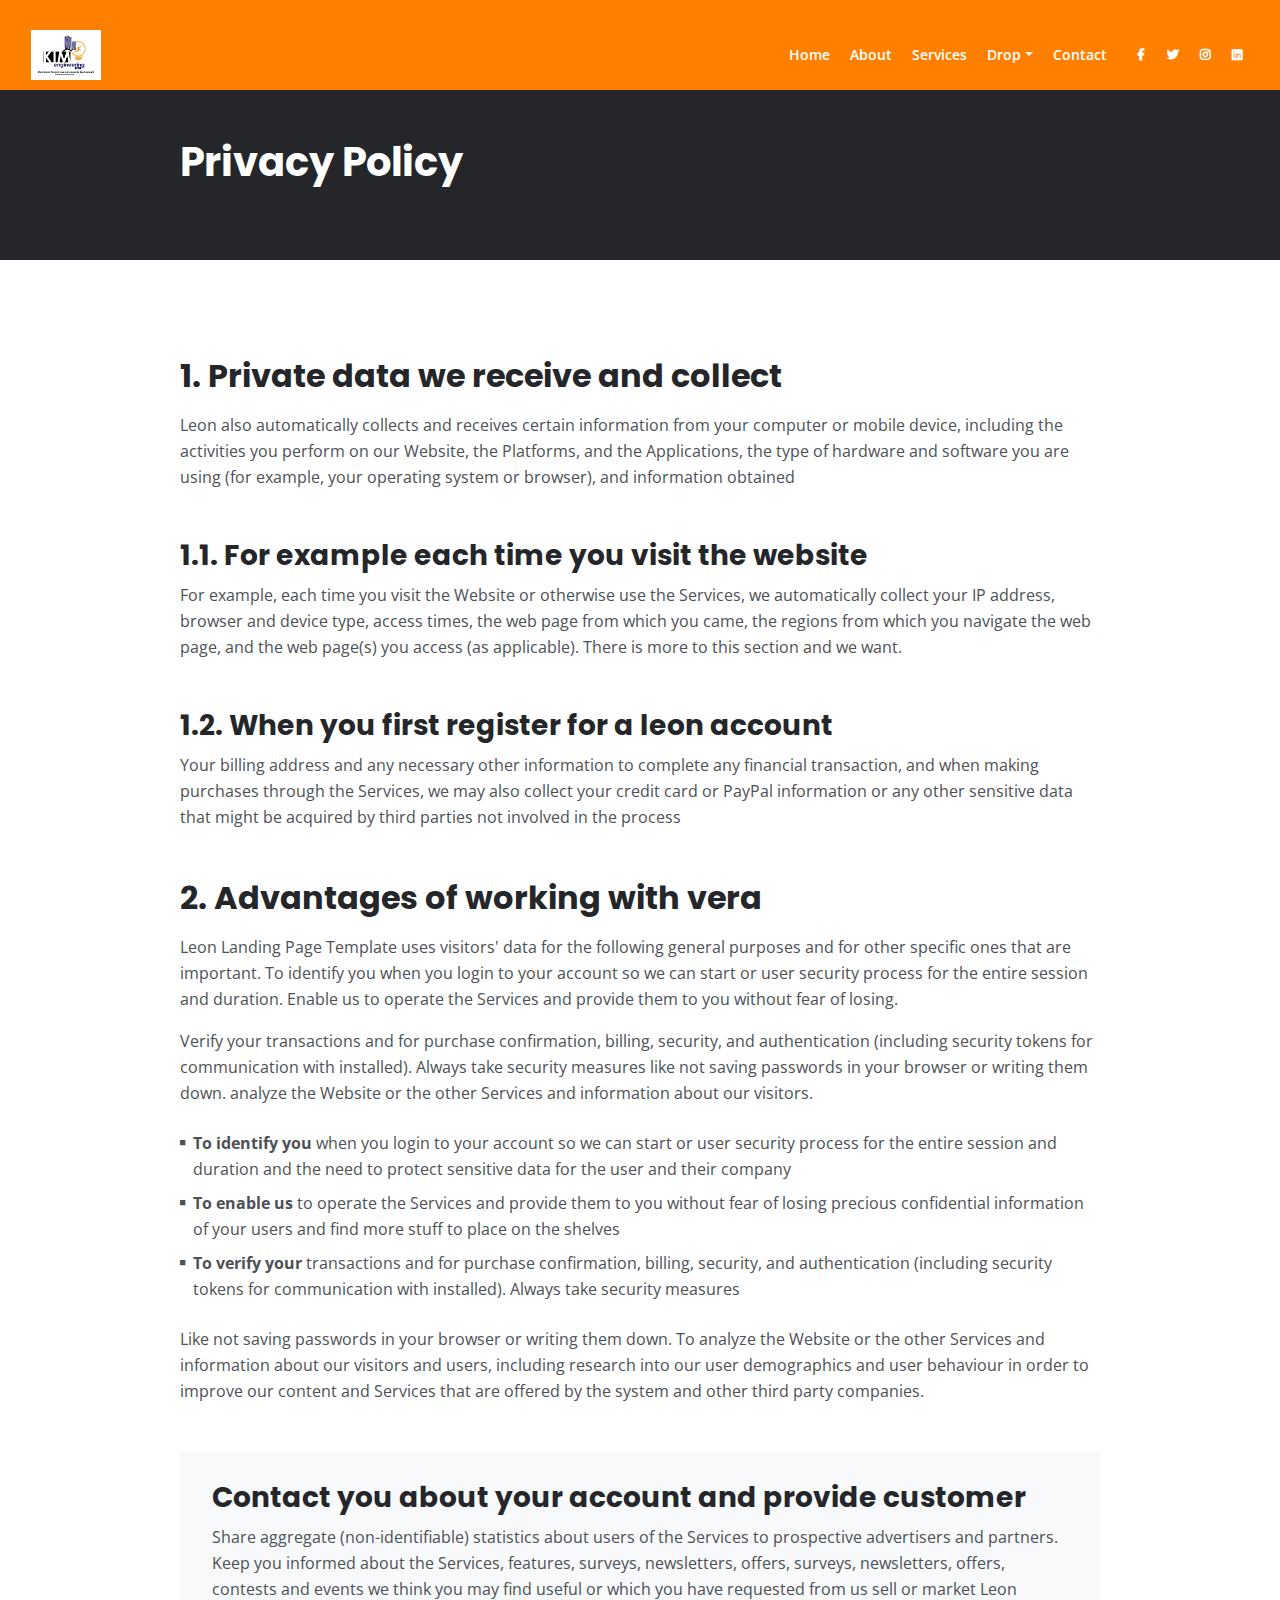
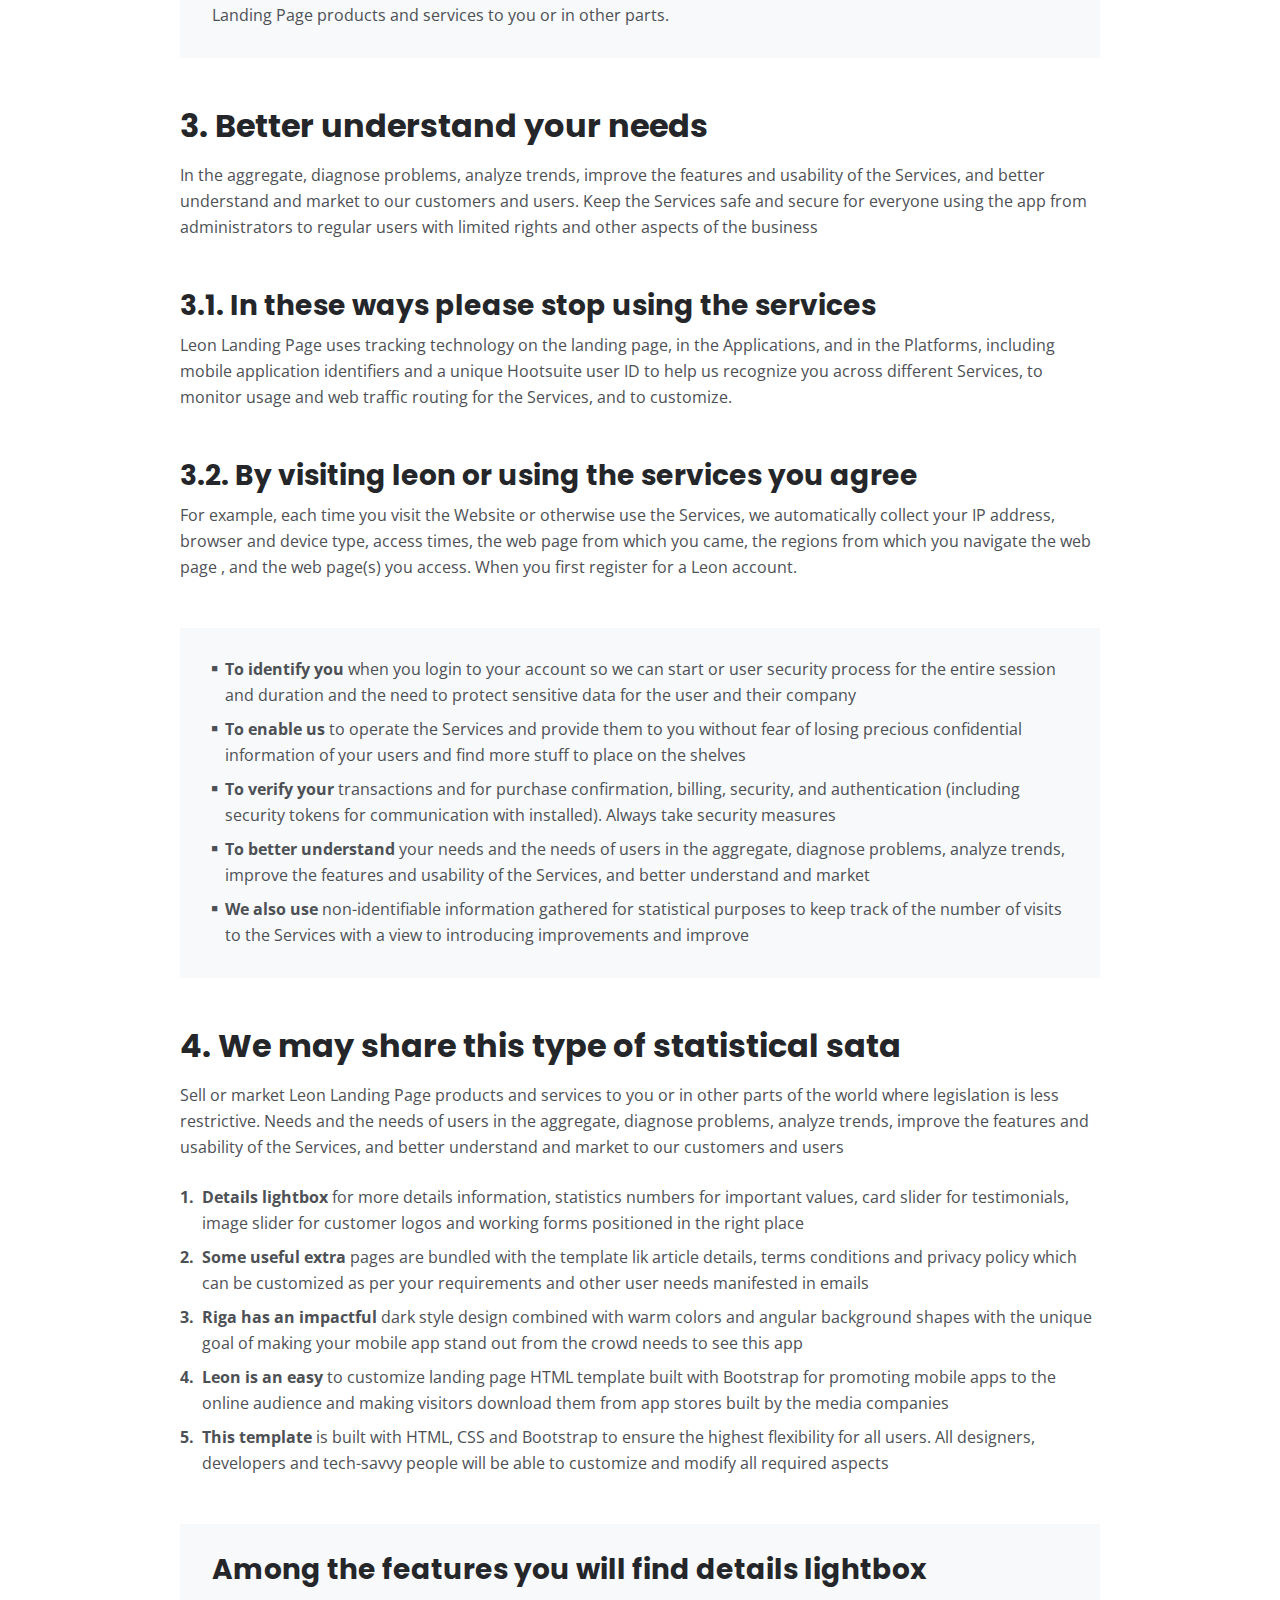
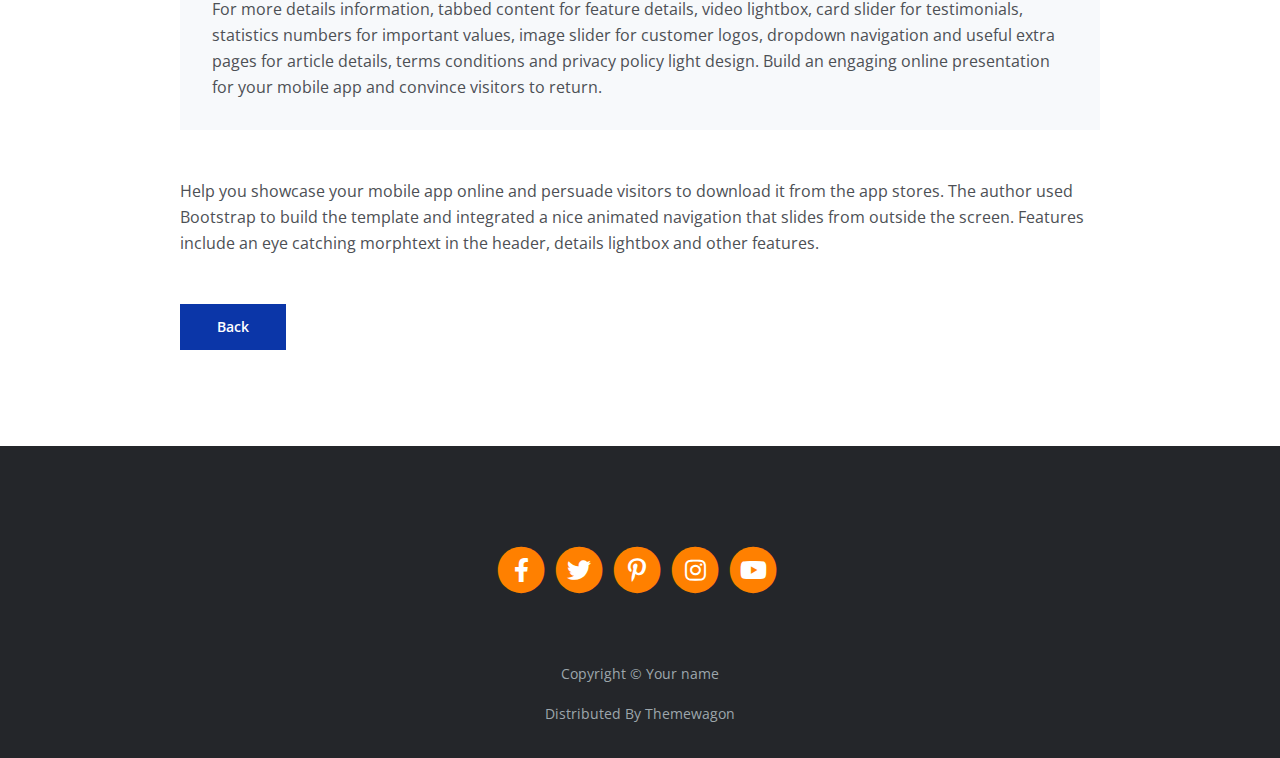
==== privacy.html @ 7cd191d8 "Initialisation du projet" ====
<!DOCTYPE html>
<html lang="en">
<head>
    <meta charset="utf-8">
    <meta name="viewport" content="width=device-width, initial-scale=1, shrink-to-fit=no">
    
    <!-- SEO Meta Tags -->
    <meta name="description" content="Your description">
    <meta name="author" content="Your name">

    <!-- OG Meta Tags to improve the way the post looks when you share the page on Facebook, Twitter, LinkedIn -->
	<meta property="og:site_name" content="" /> <!-- website name -->
	<meta property="og:site" content="" /> <!-- website link -->
	<meta property="og:title" content=""/> <!-- title shown in the actual shared post -->
	<meta property="og:description" content="" /> <!-- description shown in the actual shared post -->
	<meta property="og:image" content="" /> <!-- image link, make sure it's jpg -->
	<meta property="og:url" content="" /> <!-- where do you want your post to link to -->
	<meta name="twitter:card" content="summary_large_image"> <!-- to have large image post format in Twitter -->

    <!-- Webpage Title -->
    <title>Privacy Policy - Mark</title>
    
    <!-- Styles -->
    <link rel="preconnect" href="https://fonts.gstatic.com">
    <link href="https://fonts.googleapis.com/css2?family=Open+Sans:ital,wght@0,400;0,600;0,700;1,400&family=Poppins:wght@600&display=swap" rel="stylesheet">
    <link href="css/bootstrap.css" rel="stylesheet">
    <link href="css/fontawesome-all.css" rel="stylesheet">
	<link href="css/styles.css" rel="stylesheet">
	
	<!-- Favicon  -->
    <link rel="icon" href="images/favicon.png">
</head>
<body data-spy="scroll" data-target=".fixed-top">
    
    <!-- Navigation -->
    <nav class="navbar navbar-expand-lg fixed-top navbar-dark" style="background-color: #ff8000;">
        <div class="container">
            
            <!-- Image Logo -->
            <a class="navbar-brand logo-image" href="index.html"><img src="images/kim.JPG" style="height: 50px; width: 70px;" alt="alternative"></a>  

            <!-- Text Logo - Use this if you don't have a graphic logo -->
            <!-- <a class="navbar-brand logo-text page-scroll" href="index.html">Mark</a> -->

            <button class="navbar-toggler p-0 border-0" type="button" data-toggle="offcanvas">
                <span class="navbar-toggler-icon" style="width: 50px; height: 35px; border: 1px solid lightgray; border-radius: 5px; padding: 20px; margin: 5px;"></span>
            </button>

            <div class="navbar-collapse offcanvas-collapse" id="navbarsExampleDefault">
                <ul class="navbar-nav ml-auto">
                    <li class="nav-item">
                        <a class="nav-link page-scroll" href="index.html#header">Home <span class="sr-only">(current)</span></a>
                    </li>
                    <li class="nav-item">
                        <a class="nav-link page-scroll" href="index.html#about">About</a>
                    </li>
                    <li class="nav-item">
                        <a class="nav-link page-scroll" href="index.html#services">Services</a>
                    </li>
                    <li class="nav-item dropdown">
                        <a class="nav-link dropdown-toggle" href="#" id="dropdown01" data-toggle="dropdown" aria-haspopup="true" aria-expanded="false">Drop</a>
                        <div class="dropdown-menu" aria-labelledby="dropdown01">
                            <a class="dropdown-item page-scroll" href="project.html">Project Details</a>
                            <div class="dropdown-divider"></div>
                            <a class="dropdown-item page-scroll" href="terms.html">Terms Conditions</a>
                            <div class="dropdown-divider"></div>
                            <a class="dropdown-item page-scroll" href="privacy.html">Privacy Policy</a>
                        </div>
                    </li>
                    <li class="nav-item">
                        <a class="nav-link page-scroll" href="index.html#contact">Contact</a>
                    </li>
                </ul>
                <span class="nav-item social-icons">
                    <span class="fa-stack">
                        <a href="#your-link">
                            <i class="fas fa-circle fa-stack-2x"></i>
                            <i class="fab fa-facebook-f fa-stack-1x"></i>
                        </a>
                    </span>
                    <span class="fa-stack">
                        <a href="#your-link">
                            <i class="fas fa-circle fa-stack-2x"></i>
                            <i class="fab fa-twitter fa-stack-1x"></i>
                        </a>
                    </span>
                    <span class="fa-stack">
                        <a href="#your-link">
                            <i class="fas fa-circle fa-stack-2x"></i>
                            <i class="fab fa-instagram fa-stack-1x"></i>
                        </a>
                    </span>
                    <span class="fa-stack">
                        <a href="#your-link">
                            <i class="fas fa-circle fa-stack-2x"></i>
                            <i class="fab fa-linkedin fa-stack-1x"></i>
                        </a>
                    </span>
                </span>
            </div> <!-- end of navbar-collapse -->
        </div> <!-- end of container -->
    </nav> <!-- end of navbar -->
    <!-- end of navigation -->


    <!-- Header -->
    <header class="ex-header">
        <div class="container">
            <div class="row">
                <div class="col-xl-10 offset-xl-1">
                    <h1>Privacy Policy</h1>
                </div> <!-- end of col -->
            </div> <!-- end of row -->
        </div> <!-- end of container -->
    </header> <!-- end of ex-header -->
    <!-- end of header -->


    <!-- Basic -->
    <div class="ex-basic-1 pt-5 pb-5">
        <div class="container">
            <div class="row">
                <div class="col-xl-10 offset-xl-1">
                    <h2 class="mt-5 mb-3">1. Private data we receive and collect</h2>
                    <p class="mb-5">Leon also automatically collects and receives certain information from your computer or mobile device, including the activities you perform on our Website, the Platforms, and the Applications, the type of hardware and software you are using (for example, your operating system or browser), and information obtained</p>
                    <h3>1.1. For example each time you visit the website</h3>
                    <p class="mb-5">For example, each time you visit the Website or otherwise use the Services, we automatically collect your IP address, browser and device type, access times, the web page from which you came, the regions from which you navigate the web page, and the web page(s) you access (as applicable). There is more to this section and we want.</p>
                    <h3>1.2. When you first register for a leon account</h3>
                    <p class="mb-5">Your billing address and any necessary other information to complete any financial transaction, and when making purchases through the Services, we may also collect your credit card or PayPal information or any other sensitive data that might be acquired by third parties not involved in the process</p>
                    
                    <h2 class="mb-3">2. Advantages of working with vera</h2>
                    <p>Leon Landing Page Template uses visitors' data for the following general purposes and for other specific ones that are important. To identify you when you login to your account so we can start or user security process for the entire session and duration. Enable us to operate the Services and provide them to you without fear of losing.</p>
                    <p class="mb-4">Verify your transactions and for purchase confirmation, billing, security, and authentication (including security tokens for communication with installed). Always take security measures like not saving passwords in your browser or writing them down. analyze the Website or the other Services and information about our visitors.</p>
                    <ul class="list-unstyled li-space-lg mb-4">
                        <li class="media">
                            <i class="fas fa-square"></i>
                            <div class="media-body"><strong>To identify you</strong> when you login to your account so we can start or user security process for the entire session and duration and the need to protect sensitive data for the user and their company</div>
                        </li>
                        <li class="media">
                            <i class="fas fa-square"></i>
                            <div class="media-body"><strong>To enable us</strong> to operate the Services and provide them to you without fear of losing precious confidential information of your users and find more stuff to place on the shelves</div>
                        </li>
                        <li class="media">
                            <i class="fas fa-square"></i>
                            <div class="media-body"><strong>To verify your</strong> transactions and for purchase confirmation, billing, security, and authentication (including security tokens for communication with installed). Always take security measures</div>
                        </li>
                    </ul>
                    <p class="mb-5">Like not saving passwords in your browser or writing them down. To analyze the Website or the other Services and information about our visitors and users, including research into our user demographics and user behaviour in order to improve our content and Services that are offered by the system and other third party companies.</p>
                    <div class="text-box mb-5">
                        <h3>Contact you about your account and provide customer</h3>
                        <p>Share aggregate (non-identifiable) statistics about users of the Services to prospective advertisers and partners. Keep you informed about the Services, features, surveys, newsletters, offers, surveys, newsletters, offers, contests and events we think you may find useful or which you have requested from us sell or market Leon Landing Page products and services to you or in other parts.</p>
                    </div> <!-- end of text-box -->
                    
                    <h2 class="mb-3">3. Better understand your needs</h2>
                    <p class="mb-5"> In the aggregate, diagnose problems, analyze trends, improve the features and usability of the Services, and better understand and market to our customers and users. Keep the Services safe and secure for everyone using the app from administrators to regular users with limited rights and other aspects of the business</p>
                    <h3>3.1. In these ways please stop using the services</h3>
                    <p class="mb-5">Leon Landing Page uses tracking technology on the landing page, in the Applications, and in the Platforms, including mobile application identifiers and a unique Hootsuite user ID to help us recognize you across different Services, to monitor usage and web traffic routing for the Services, and to customize.</p>
                    <h3>3.2. By visiting leon or using the services you agree</h3>
                    <p class="mb-5">For example, each time you visit the Website or otherwise use the Services, we automatically collect your IP address, browser and device type, access times, the web page from which you came, the regions from which you navigate the web page , and the web page(s) you access. When you first register for a Leon account.</p>
                    <div class="text-box mb-5">
                        <ul class="list-unstyled li-space-lg">
                            <li class="media">
                                <i class="fas fa-square"></i>
                                <div class="media-body"><strong>To identify you</strong> when you login to your account so we can start or user security process for the entire session and duration and the need to protect sensitive data for the user and their company</div>
                            </li>
                            <li class="media">
                                <i class="fas fa-square"></i>
                                <div class="media-body"><strong>To enable us</strong> to operate the Services and provide them to you without fear of losing precious confidential information of your users and find more stuff to place on the shelves</div>
                            </li>
                            <li class="media">
                                <i class="fas fa-square"></i>
                                <div class="media-body"><strong>To verify your</strong> transactions and for purchase confirmation, billing, security, and authentication (including security tokens for communication with installed). Always take security measures</div>
                            </li>
                            <li class="media">
                                <i class="fas fa-square"></i>
                                <div class="media-body"><strong>To better understand</strong> your needs and the needs of users in the aggregate, diagnose problems, analyze trends, improve the features and usability of the Services, and better understand and market</div>
                            </li>
                            <li class="media">
                                <i class="fas fa-square"></i>
                                <div class="media-body"><strong>We also use</strong> non-identifiable information gathered for statistical purposes to keep track of the number of visits to the Services with a view to introducing improvements and improve</div>
                            </li>
                        </ul>
                    </div> <!-- end of text-box -->
                    
                    <h2 class="mb-3">4. We may share this type of statistical sata</h2>
                    <p class="mb-4">Sell or market Leon Landing Page products and services to you or in other parts of the world where legislation is less restrictive. Needs and the needs of users in the aggregate, diagnose problems, analyze trends, improve the features and usability of the Services, and better understand and market to our customers and users</p>
                    <ul class="list-unstyled li-space-lg mb-5">
                        <li class="media">
                            <strong>1.</strong>
                            <div class="media-body"><strong>Details lightbox</strong> for more details information, statistics numbers for important values, card slider for testimonials, image slider for customer logos and working forms positioned in the right place</div>
                        </li>
                        <li class="media">
                            <strong>2.</strong>
                            <div class="media-body"><strong>Some useful extra</strong> pages are bundled with the template lik article details, terms conditions and privacy policy which can be customized as per your requirements and other user needs manifested in emails</div>
                        </li>
                        <li class="media">
                            <strong>3.</strong>
                            <div class="media-body"><strong>Riga has an impactful</strong> dark style design combined with warm colors and angular background shapes with the unique goal of making your mobile app stand out from the crowd needs to see this app</div>
                        </li>
                        <li class="media">
                            <strong>4.</strong>
                            <div class="media-body"><strong>Leon is an easy</strong> to customize landing page HTML template built with Bootstrap for promoting mobile apps to the online audience and making visitors download them from app stores built by the media companies</div>
                        </li>
                        <li class="media">
                            <strong>5.</strong>
                            <div class="media-body"><strong>This template</strong> is built with HTML, CSS and Bootstrap to ensure the highest flexibility for all users. All designers, developers and tech-savvy people will be able to customize and modify all required aspects</div>
                        </li>
                    </ul>
                    
                    <div class="text-box mb-5">
                        <h3>Among the features you will find details lightbox</h3>
                        <p>For more details information, tabbed content for feature details, video lightbox, card slider for testimonials, statistics numbers for important values, image slider for customer logos, dropdown navigation and useful extra pages for article details, terms conditions and privacy policy light design. Build an engaging online presentation for your mobile app and convince visitors to return.</p>
                    </div> <!-- end of text-box -->
                    <p class="mb-5">Help you showcase your mobile app online and persuade visitors to download it from the app stores. The author used Bootstrap to build the template and integrated a nice animated navigation that slides from outside the screen. Features include an eye catching morphtext in the header, details lightbox and other features.</p>
                    
                    <a class="btn-solid-reg mb-5" href="index.html">Back</a>
                </div> <!-- end of col -->
            </div> <!-- end of row -->
        </div> <!-- end of container -->
    </div> <!-- end of ex-basic-1 -->
    <!-- end of basic -->


    <!-- Footer -->
    <div class="footer bg-gray">
        <div class="container">
            <div class="row">
                <div class="col-lg-12">
                    <div class="social-container">
                        <span class="fa-stack">
                            <a href="#your-link">
                                <i class="fas fa-circle fa-stack-2x"></i>
                                <i class="fab fa-facebook-f fa-stack-1x"></i>
                            </a>
                        </span>
                        <span class="fa-stack">
                            <a href="#your-link">
                                <i class="fas fa-circle fa-stack-2x"></i>
                                <i class="fab fa-twitter fa-stack-1x"></i>
                            </a>
                        </span>
                        <span class="fa-stack">
                            <a href="#your-link">
                                <i class="fas fa-circle fa-stack-2x"></i>
                                <i class="fab fa-pinterest-p fa-stack-1x"></i>
                            </a>
                        </span>
                        <span class="fa-stack">
                            <a href="#your-link">
                                <i class="fas fa-circle fa-stack-2x"></i>
                                <i class="fab fa-instagram fa-stack-1x"></i>
                            </a>
                        </span>
                        <span class="fa-stack">
                            <a href="#your-link">
                                <i class="fas fa-circle fa-stack-2x"></i>
                                <i class="fab fa-youtube fa-stack-1x"></i>
                            </a>
                        </span>
                    </div> <!-- end of social-container -->
                </div> <!-- end of col -->
            </div> <!-- end of row -->
        </div> <!-- end of container -->
    </div> <!-- end of footer -->  
    <!-- end of footer -->


    <!-- Copyright -->
    <div class="copyright bg-gray">
        <div class="container">
            <div class="row">
                <div class="col-lg-12">
                    <p class="p-small">Copyright © <a class="no-line" href="#your-link">Your name</a></p>
                </div> <!-- end of col -->
            </div> <!-- enf of row -->
        </div> <!-- end of container -->

        <div class="container">
            <div class="row">
                <div class="col-lg-12">
                    <p class="p-small">Distributed By <a class="no-line" href="https://themewagon.com/">Themewagon</a></p>
                </div> <!-- end of col -->
            </div> <!-- enf of row -->
        </div> <!-- end of container -->
    </div> <!-- end of copyright --> 
    <!-- end of copyright -->
    
    	
    <!-- Scripts -->
    <script src="js/jquery.min.js"></script> <!-- jQuery for Bootstrap's JavaScript plugins -->
    <script src="js/bootstrap.min.js"></script> <!-- Bootstrap framework -->
    <script src="js/jquery.easing.min.js"></script> <!-- jQuery Easing for smooth scrolling between anchors -->
    <script src="js/scripts.js"></script> <!-- Custom scripts -->
</body>
</html>
---- css/styles.css ----
/* Description: Master CSS file */

/*****************************************
Table Of Contents:
- General Styles
- Navigation
- Header
- About
- Services
- Details
- Projects
- Works
- Testimonials
- Questions
- Contact
- Footer 
- Copyright
- Back To Top Button
- Extra Pages
- Media Queries
******************************************/

/*****************************************
Colors:
- Backgrounds, navbar - black #24262a
- Backgrounds - light gray #f7f9fb
- Buttons, icons - blue #0b36a8
- Headings text - black #24262a
- Body text - dark gray #4d5055
******************************************/


/**************************/
/*     General Styles     */
/**************************/
body,
html {
    width: 100%;
	height: 100%;
}

body, p {
	color: #4d5055; 
	font: 400 1rem/1.625rem "Open Sans", sans-serif;
}

h1 {
	color: #24262a;
	font-weight: 700;
	font-size: 2.5rem;
	line-height: 3.25rem;
	font-family: "Poppins"
}

h2 {
	color: #24262a;
	font-weight: 700;
	font-size: 2rem;
	line-height: 2.5rem;
	font-family: "Poppins"
}

h3 {
	color: #24262a;
	font-weight: 700;
	font-size: 1.75rem;
	line-height: 2.25rem;
	font-family: "Poppins"
}

h4 {
	color: #24262a;
	font-weight: 700;
	font-size: 1.5rem;
	line-height: 2rem;
	font-family: "Poppins"
}

h5 {
	color: #24262a;
	font-weight: 700;
	font-size: 1.25rem;
	line-height: 1.625rem;
	font-family: "Poppins"
}

h6 {
	color: #24262a;
	font-weight: 700;
	font-size: 1rem;
	line-height: 1.375rem;
	font-family: "Poppins"
}

.p-large {
	font-size: 1.125rem;
	line-height: 1.75rem;
}

.p-small {
	font-size: 0.875rem;
	line-height: 1.5rem;
}

.testimonial-text {
	font-style: italic;
}

.testimonial-author {
	font-weight: 700;
	font-size: 1rem;
	line-height: 1.5rem;
}

.li-space-lg li {
	margin-bottom: 0.5rem;
}

a {
	color: #4d5055;
	text-decoration: underline;
}

a:hover {
	color: #4d5055;
	text-decoration: underline;
}

.no-line {
	text-decoration: none;
}

.no-line:hover {
	text-decoration: none;
}

.blue {
	color: #2259ec;
}
.orange {
	color: #ff8000;
}

.bg-gray {
	background-color: #f7f9fb;
}

.section-divider {
	display: block;
	height: 1px;
	margin: 0;
	border: none;
	background-color: #d3dae2;
}

.btn-solid-reg {
	display: inline-block;
	padding: 1.375rem 2.25rem 1.375rem 2.25rem;
	border: 1px solid #0b36a8;
	background-color: #0b36a8;
	color: #ffffff;
	font-weight: 600;
	font-size: 0.875rem;
	line-height: 0;
	text-decoration: none;
	transition: all 0.2s;
}

.btn-solid-reg:hover {
	background-color: transparent;
	color: #0b36a8; /* needs to stay here because of the color property of a tag */
	text-decoration: none;
}

.btn-solid-lg {
	display: inline-block;
	padding: 1.625rem 2.625rem 1.625rem 2.625rem;
	border: 1px solid #0b36a8;
	background-color: #0b36a8;
	color: #ffffff;
	font-weight: 600;
	font-size: 0.875rem;
	line-height: 0;
	text-decoration: none;
	transition: all 0.2s;
}

.btn-solid-lg:hover {
	background-color: transparent;
	color: #0b36a8; /* needs to stay here because of the color property of a tag */
	text-decoration: none;
}

.btn-outline-reg {
	display: inline-block;
	padding: 1.375rem 2.25rem 1.375rem 2.25rem;
	border: 1px solid #24262a;
	background-color: transparent;
	color: #24262a;
	font-weight: 600;
	font-size: 0.875rem;
	line-height: 0;
	text-decoration: none;
	transition: all 0.2s;
}

.btn-outline-reg:hover {
	background-color: #24262a;
	color: #ffffff;
	text-decoration: none;
}

.btn-outline-lg {
	display: inline-block;
	padding: 1.625rem 2.625rem 1.625rem 2.625rem;
	border: 1px solid #24262a;
	background-color: transparent;
	color: #24262a;
	font-weight: 600;
	font-size: 0.875rem;
	line-height: 0;
	text-decoration: none;
	transition: all 0.2s;
}

.btn-outline-lg:hover {
	background-color: #24262a;
	color: #ffffff;
	text-decoration: none;
}

.btn-outline-sm {
	display: inline-block;
	padding: 1rem 1.5rem 1rem 1.5rem;
	border: 1px solid #24262a;
	background-color: transparent;
	color: #24262a;
	font-weight: 600;
	font-size: 0.875rem;
	line-height: 0;
	text-decoration: none;
	transition: all 0.2s;
}

.btn-outline-sm:hover {
	background-color: #24262a;
	color: #ffffff;
	text-decoration: none;
}

.form-group {
	position: relative;
	margin-bottom: 1.25rem;
}

.label-control {
	position: absolute;
	top: 0.875rem;
	left: 1.5rem;
	color: #7d838a;
	opacity: 1;
	font-size: 0.875rem;
	line-height: 1.375rem;
	cursor: text;
	transition: all 0.2s ease;
}

.form-control-input:focus + .label-control,
.form-control-input.notEmpty + .label-control,
.form-control-textarea:focus + .label-control,
.form-control-textarea.notEmpty + .label-control {
	top: 0.125rem;
	color: #4d5055;
	opacity: 1;
	font-size: 0.75rem;
	font-weight: 700;
}

.form-control-input,
.form-control-select {
	display: block; /* needed for proper display of the label in Firefox, IE, Edge */
	width: 100%;
	padding-top: 1.125rem;
	padding-bottom: 0.125rem;
	padding-left: 1.5rem;
	border: 1px solid #cbcbd1;
	background-color: #ffffff;
	color: #4d5055;
	font-size: 0.875rem;
	line-height: 1.875rem;
	transition: all 0.2s;
	-webkit-appearance: none; /* removes inner shadow on form inputs on ios safari */
}

.form-control-select {
	padding-top: 0.5rem;
	padding-bottom: 0.5rem;
	height: 3.25rem;
	color: #7d838a;
}

select {
    /* you should keep these first rules in place to maintain cross-browser behavior */
    -webkit-appearance: none;
	-moz-appearance: none;
	-ms-appearance: none;
    -o-appearance: none;
    appearance: none;
    background-image: url('../images/down-arrow.png');
    background-position: 96% 50%;
    background-repeat: no-repeat;
    outline: none;
}

.form-control-textarea {
	display: block; /* used to eliminate a bottom gap difference between Chrome and IE/FF */
	width: 100%;
	height: 14rem; /* used instead of html rows to normalize height between Chrome and IE/FF */
	padding-top: 1.5rem;
	padding-left: 1.3125rem;
	border: 1px solid #cbcbd1;
	background-color: #ffffff;
	color: #4d5055;
	font-size: 0.875rem;
	line-height: 1.5rem;
	transition: all 0.2s;
}

.form-control-input:focus,
.form-control-select:focus,
.form-control-textarea:focus {
	border: 1px solid #a1a1a1;
	outline: none; /* Removes blue border on focus */
}

.form-control-input:hover,
.form-control-select:hover,
.form-control-textarea:hover {
	border: 1px solid #a1a1a1;
}

.checkbox {
	font-size: 0.75rem;
	line-height: 1.25rem;
}

input[type='checkbox'] {
	vertical-align: -10%;
	margin-right: 0.5rem;
}

.form-control-submit-button {
	display: inline-block;
	width: 100%;
	height: 3.25rem;
	border: 1px solid grey;
	border-radius: 32px;
	background-color: grey;
	color: #ffffff;
	font-weight: 600;
	font-size: 0.875rem;
	line-height: 0;
	cursor: pointer;
	transition: all 0.2s;
}

.form-control-submit-button:hover {
	border: 1px solid #ff8000;
	background-color: transparent;
	color: #24262a;
}


/**********************/
/*     Navigation     */
/**********************/
.navbar {
	background-color: #24262a;
	font-weight: 600;
	font-size: 0.875rem;
	line-height: 0.875rem;
	box-shadow: 0 1px 6px 0 rgba(0, 0, 0, 0.025);
}

.navbar .navbar-brand {
	padding-top: 0.125rem;
	padding-bottom: 0.125rem;
}

.navbar .logo-image img {
    width: 118px;
	height: 36px;
}

.navbar .logo-text {
	color: #ffffff;
	font-weight: 700;
	font-size: 1.875rem;
	line-height: 1rem;
	text-decoration: none;
}

.offcanvas-collapse {
	position: fixed;
	top: 3.25rem; /* adjusts the height between the top of the page and the offcanvas menu */
	bottom: 0;
	left: 100%;
	width: 100%;
	padding-right: 1rem;
	padding-left: 1rem;
	overflow-y: auto;
	visibility: hidden;
	background-color: #24262a;
	transition: visibility .3s ease-in-out, -webkit-transform .3s ease-in-out;
	transition: transform .3s ease-in-out, visibility .3s ease-in-out;
	transition: transform .3s ease-in-out, visibility .3s ease-in-out, -webkit-transform .3s ease-in-out;
}

.offcanvas-collapse.open {
	visibility: visible;
	-webkit-transform: translateX(-100%);
	transform: translateX(-100%);
}

.navbar .navbar-nav {
	margin-top: 0.75rem;
	margin-bottom: 0.5rem;
}

.navbar .nav-item .nav-link {
	padding-top: 0.625rem;
	padding-bottom: 0.625rem;
	color: #ffffff;
	text-decoration: none;
	transition: all 0.2s ease;
}

.navbar .nav-item.dropdown.show .nav-link,
.navbar .nav-item .nav-link:hover,
.navbar .nav-item .nav-link.active {
	color: #9c9ead;
}

/* Dropdown Menu */
.navbar .dropdown .dropdown-menu {
	animation: fadeDropdown 0.2s; /* required for the fade animation */
}

@keyframes fadeDropdown {
    0% {
        opacity: 0;
    }

    100% {
        opacity: 1;
	}
}

.navbar .dropdown-menu {
	margin-top: 0.5rem;
	margin-bottom: 0.5rem;
	border: none;
	background-color: #24262a;
}

.navbar .dropdown-item {
	padding-top: 0.5rem;
	padding-bottom: 0.5rem;
	color: #ffffff;
	font-weight: 600;
	font-size: 0.875rem;
	line-height: 0.875rem;
	text-decoration: none;
}

.navbar .dropdown-item:hover {
	background-color: #24262a;
	color: #9c9ead;
}

.navbar .dropdown-divider {
	width: 100%;
	height: 1px;
	margin: 0.5rem auto 0.5rem auto;
	border: none;
	background-color: #505050;
}
/* end of dropdown menu */

.navbar .fa-stack {
	width: 2em;
	margin-right: 0.25rem;
	font-size: 0.75rem;
}

.navbar .fa-stack-2x {
	color: #ff8000;
	transition: all 0.2s ease;
}

.navbar .fa-stack-1x {
	color: #ffffff;
	transition: all 0.2s ease;
}

.navbar .fa-stack:hover .fa-stack-2x {
	color: #ffffff;
}

.navbar .fa-stack:hover .fa-stack-1x {
	color: #ff8000;
}

.navbar .navbar-toggler {
	padding: 0;
	border: none;
	font-size: 1.25rem;
}


/******************/
/*     Header     */
/******************/
.header {
	padding-top: 7rem;
	padding-bottom: 5.5rem;
	background: linear-gradient(rgba(0, 0, 0, 0.1), rgba(0, 0, 0, 0.1)), url('../images/header-background.jpg') center center no-repeat;
	background-size: cover;
	text-align: center;
}

.header .h1-large {
	margin-bottom: 1.75rem;
	color: #ffffff;
}

.header .btn-solid-lg:hover {
	border: 1px solid #ffffff;
	color: #ffffff;
}

.header .btn-outline-lg {
	padding: 1.625rem 1.625rem 1.625rem 1.625rem;
	border: none;
	color: #ffffff;
}

.header .btn-outline-lg:hover {
	background: transparent;
	color: #9c9ead;
	text-decoration: none;
}

.header .btn-outline-lg .fas {
	margin-right: 0.375rem;
}


/*****************/
/*     About     */
/*****************/
.basic-1 {
	padding-top: 7.75rem;
	padding-bottom: 5.25rem;
}

.basic-1 .text-container {
	margin-bottom: 3rem;
}

.basic-1 .time {
	margin-bottom: 0.5rem;
	color: #ff8000;
	font-weight: 600;
	font-size: 0.875rem;
	line-height: 1.5rem;
	font-family: "Poppins";
}

.basic-1 h6 {
	margin-bottom: 0.125rem;
}


/********************/
/*     Services     */
/********************/
.basic-2 {
	padding-top: 7.75rem;
	padding-bottom: 5.25rem;
}

.basic-2 .h2-heading {
	margin-bottom: 0.75rem;
	text-align: center;
}

.basic-2 .p-heading {
	margin-bottom: 4rem;
	text-align: center;
}

.basic-2 .text-box {
	margin-bottom: 3rem;
	padding: 3.5rem 1rem 2.125rem 1rem;
	border: 1px solid #cfd7de;
}

.basic-2 .fas,
.basic-2 .far {
	margin-bottom: 1.75rem;
	color: #0b36a8;
	font-size: 3.5rem;
}

.basic-2 h4 {
	letter-spacing: 1px;
}


/*******************/
/*     Details     */
/*******************/
.split .area-1 {
	height: 430px;
	background: linear-gradient(to bottom right, rgba(25, 26, 29, 0.5), rgba(25, 26, 29, 0.5)), url('../images/details-background.jpg') center center no-repeat;
	background-size: cover;
}

.split .area-2 {
	padding-top: 7.75rem;
	padding-bottom: 7.75rem;
}

.split p {
	margin-bottom: 2.25rem;
}

.split .icons-container {
	margin-top: 3rem;
}

.split .icons-container img {
	width: 50px;
	margin-right: 0.625rem;
	margin-bottom: 0.75rem;
}


/********************/
/*     Projects     */
/********************/
.basic-3 {
	padding-top: 7.75rem;
	padding-bottom: 1rem;
}

.basic-3 .h2-heading {
	margin-bottom: 0.75rem;
	text-align: center;
}

.basic-3 .p-heading {
	margin-bottom: 4rem;
	text-align: center;
}

.basic-3 .text-container {
	margin-bottom: 4rem;
}

.basic-3 .image-container {
	margin-bottom: 1rem;
}

/* Hover Animation */
.basic-3 .image-container {
	overflow: hidden;
	margin-right: auto;
	margin-left: auto;
}

.basic-3 .image-container img {
	margin: 0;
	transition: all 0.2s;
}

.basic-3 .image-container:hover img {
	-moz-transform: scale(1.1);
	-webkit-transform: scale(1.1);
	transform: scale(1.1);
} 
/* end of hover animation */


/*****************/
/*     Works     */
/*****************/
.basic-4 {
	padding-bottom: 1rem;
}

.basic-4 .text-container {
	margin-bottom: 4rem;
}

.basic-4 .image-container {
	margin-bottom: 1rem;
}

/* Hover Animation */
.basic-4 .image-container {
	overflow: hidden;
	margin-right: auto;
	margin-left: auto;
}

.basic-4 .image-container img {
	margin: 0;
	transition: all 0.2s;
}

.basic-4 .image-container:hover img {
	-moz-transform: scale(1.15);
	-webkit-transform: scale(1.15);
	transform: scale(1.15);
} 
/* end of hover animation */


/************************/
/*     Testimonials     */
/************************/
.cards-1 {
	padding-top: 3rem;
	padding-bottom: 3.875rem;
}

.cards-1 .h2-heading {
	margin-bottom: 3rem;
	text-align: center;
}

.cards-1 .card {
	margin-bottom: 4rem;
	border: none;
}

.cards-1 .card-body {
	padding: 0;
	text-align: center;
}

.cards-1 .testimonial-text {
	margin-bottom: 1.625rem;
}

.cards-1 img {
	display: inline-block;
	width: 60px;
	margin-bottom: 0.875rem;
	border-radius: 50%;
}

.cards-1 .text {
	margin-top: 0.375rem;
}

.cards-1 .testimonial-author {
	color: #24262a;
}

.cards-1 .testimonial-author,
.cards-1 .occupation {
	font-size: 0.875rem;
	line-height: 1.375rem;
}


/*********************/
/*     Questions     */
/*********************/
.accordion-1 {
	padding-top: 7.75rem;
	padding-bottom: 6.75rem;
}

.accordion-1 .h2-heading {
	margin-bottom: 2.5rem;
	text-align: center;
}

.accordion-1 .card {
	margin-bottom: 1.75rem;
	border: none;
}

.accordion-1 .card-header {
	padding: 0;
	border: none;
	background-color: transparent;
}

.accordion-1 .card button {
	padding: 0;
	color: #24262a;
	font-weight: 600;
	font-size: 1.125rem;
	line-height: 1.75rem;
	font-family: 'Poppins';
}

.accordion-1 .card button:hover {
	text-decoration: none;
}

.accordion-1 .card button:before {
	float: left;
	margin-right: 0.625rem;
	font-family: 'Font Awesome 5 Free';
	font-weight: 900;
	content: "\f078";
	transition: all 0.2s;
}

.accordion-1 .card button.collapsed:before {
	-webkit-transform: rotate(180deg);
	-moz-transform: rotate(180deg);
	transform: rotate(180deg);
} 

.accordion-1 .card-body {
	padding: 0.75rem 1.5rem 0.5rem 1.5rem;
}


/*******************/
/*     Contact     */
/*******************/
.form-1 {
	padding-top: 7.75rem;
	padding-bottom: 7rem;
	text-align: center;
}

.form-1 .h2-heading {
	margin-bottom: 0.75rem;
	text-align: center;
}

.form-1 .p-heading {
	margin-bottom: 4rem;
}


/******************/
/*     Footer     */
/******************/
.footer {
	padding-top: 6.25rem;
	padding-bottom: 2rem;
	background-color: #24262a;
	text-align: center;
}

.footer a {
	text-decoration: none;
}

.footer .fa-stack {
	width: 2em;
	margin-bottom: 1.25rem;
	margin-right: 0.375rem;
	font-size: 1.5rem;
}

.footer .fa-stack .fa-stack-1x {
    color: #ffffff;
	transition: all 0.2s ease;
}

.footer .fa-stack .fa-stack-2x {
	color: #ff8000;
	transition: all 0.2s ease;
}

.footer .fa-stack:hover .fa-stack-1x {
	color: #ff8000;
}

.footer .fa-stack:hover .fa-stack-2x {
    color: #ffffff;
}


/*********************/
/*     Copyright     */
/*********************/
.copyright {
	padding-top: 1rem;
	padding-bottom: 1rem;
	background-color: #24262a;
	text-align: center;
}

.copyright .p-small {
	color: #9da6ac;
	text-align: center;
}

.copyright a {
	color: #9da6ac;
}


/******************************/
/*     Back To Top Button     */
/******************************/
a.back-to-top {
	position: fixed;
	z-index: 999;
	right: 12px;
	bottom: 12px;
	display: none;
	width: 42px;
	height: 42px;
	border-radius: 30px;
	background: #3a424d url("../images/up-arrow.png") no-repeat center 47%;
	background-size: 18px 18px;
	text-indent: -9999px;
}

a:hover.back-to-top {
	background-color: #ff8000;
}


/***********************/
/*     Extra Pages     */
/***********************/
.ex-header {
	padding-top: 8.5rem;
	padding-bottom: 4rem;
	background-color: #24262a;
}

.ex-header h1 {
	color: #ffffff;
}

.ex-basic-1 .list-unstyled .fas {
	font-size: 0.375rem;
	line-height: 1.625rem;
}

.ex-basic-1 .list-unstyled .media-body {
	margin-left: 0.5rem;
}

.ex-basic-1 .text-box {
	padding: 1.25rem 1.25rem 0.5rem 1.25rem;
	background-color: #f7f9fb;
}

.ex-cards-1 .card {
	border: none;
	background-color: transparent;
}

.ex-cards-1 .card .fa-stack {
	width: 2em;
	font-size: 1.125rem;
}

.ex-cards-1 .card .fa-stack-2x {
	color: #0b36a8;
}

.ex-cards-1 .card .fa-stack-1x {
	color: #ffffff;
	font-weight: 700;
	line-height: 2.125rem;
}

.ex-cards-1 .card .list-unstyled .media-body {
	margin-left: 0.75rem;
}

.ex-cards-1 .card .list-unstyled .media-body h5 {
	margin-top: 0.125rem;
	margin-bottom: 0.375rem;
}


/*************************/
/*     Media Queries     */
/*************************/	
/* Min-width 768px */
@media (min-width: 768px) {

	/* Header */
	.header {
		padding-top: 11rem;
		padding-bottom: 9rem;
	}
	/* end of header */


	/* Services */
	.basic-2 .text-box {
		padding-right: 2.125rem;
		padding-left: 2.125rem;
	}
	/* end of services */


	/* Extra Pages */
	.ex-basic-1 .text-box {
		padding: 1.75rem 2rem 0.875rem 2rem;
	}
	/* end of extra pages */
}
/* end of min-width 768px */


/* Min-width 992px */
@media (min-width: 992px) {
	
	/* General Styles */
	.h2-heading {
		width: 35.25rem;
		margin-right: auto;
		margin-left: auto;
	}

	.p-heading {
		width: 46rem;
		margin-right: auto;
		margin-left: auto;
	}
	/* end of general styles */


	/* Navigation */
	.navbar {
		padding-top: 1.75rem;
		background-color: transparent;
		box-shadow: none;
		transition: all 0.2s;
	}

	.navbar.top-nav-collapse {
		padding-top: 0.5rem;
		padding-top: 0.5rem;
		background-color: #24262a;
		box-shadow: 0 3px 6px 0 rgba(0, 0, 0, 0.025);
	}

	.offcanvas-collapse {
		position: static;
		top: auto;
		bottom: auto;
		left: auto;
		width: auto;
		padding-right: 0;
		padding-left: 0;
		background-color: transparent;
		overflow-y: visible;
		visibility: visible;
	}

	.offcanvas-collapse.open {
		-webkit-transform: none;
		transform: none;
	}

	.navbar .navbar-nav {
		margin-top: 0;
		margin-bottom: 0;
	}
	
	.navbar .nav-item .nav-link {
		padding-right: 0.625rem;
		padding-left: 0.625rem;
	}

	.navbar .dropdown-menu {
		margin-top: 0.25rem;
		box-shadow: 0 3px 3px 1px rgba(0, 0, 0, 0.08);
	}

	.navbar .dropdown-divider {
		width: 90%;
	}

	.navbar .social-icons {
		margin-left: 0.5rem;
	}
	
	.navbar .fa-stack {
		margin-right: 0;
		margin-left: 0.25rem;
	}
	/* end of navigation */


	/* Header */
	.header {
		padding-top: 15rem;
		padding-bottom: 14rem;
		text-align: left;
	}
	/* end of header */


	/* Details */
	.split {
		height: 760px;
	}
	
	.split .area-1 {
		height: 100%;
		width: 50%;
		display: inline-block;
	}
	
	.split .area-2 {
		height: 100%;
		width: 50%;
		display: inline-block;
		vertical-align: top;
	}

	.split .text-container {
		width: 400px;
		margin-left: 3rem;
	}
	/* end of details */


	/* Testimonials */
	.cards-1 .card {
		display: inline-block;
		width: 290px;
		vertical-align: top;
	}

	.cards-1 .card:nth-of-type(3n+2) {
		margin-right: 1.5rem;
		margin-left: 1.5rem;
	}

	.cards-1 .card-body {
		text-align: left;
	}

	.cards-1 .details {
		display: flex;
		align-items: flex-start;
	}
	
	.cards-1 .details .text {
		flex-direction: column;
	}
	
	.cards-1 .details img {
		margin-right: 1.125rem;
	}
	/* end of testimonials */


	/* Accordion */
	.accordion-1 .accordion {
		width: 730px;
		margin-right: auto;
		margin-left: auto;
	}
	/* end of accordion */


	/* Contact */
	.form-1 form {
		width: 790px;
		margin-right: auto;
		margin-left: auto;
	}
	/* end of contact */


	/* Extra Pages */
	.ex-cards-1 .card {
		display: inline-block;
		width: 296px;
		vertical-align: top;
	}

	.ex-cards-1 .card:nth-of-type(3n+2) {
		margin-right: 1rem;
		margin-left: 1rem;
	}
	/* end of extra pages */
}
/* end of min-width 992px */


/* Min-width 1200px */
@media (min-width: 1200px) {

	/* General Styles */
	.h1-large {
		font-size: 3.75rem;
		line-height: 4.625rem;
	}
	/* end of general styles */


	/* Navigation */
	.navbar .container {
		max-width: 1330px;
	}
	/* end of navigation */


	/* Header */
	.header {
		padding-top: 18.25rem;
		padding-bottom: 17.25rem;
	}
	/* end of header */


	/* About */
	.basic-1 .text-container.first {
		margin-right: 2rem;
	}

	.basic-1 .text-container.second {
		margin-right: 1rem;
		margin-left: 1rem;
	}

	.basic-1 .text-container.third {
		margin-left: 2rem;
	}
	/* end of about */


	/* Details */
	.split {
		height: 700px;
	}

	.split .text-container {
		width: 460px;
		margin-left: 5rem;
	}
	/* end of details */


	/* Testimonials */
	.cards-1 .card {
		width: 338px;
	}
	
	.cards-1 .card:nth-of-type(3n+2) {
		margin-right: 2.625rem;
		margin-left: 2.625rem;
	}
	/* end of testimonials */
	

	/* Extra Pages */
	.ex-cards-1 .card {
		width: 336px;
	}

	.ex-cards-1 .card:nth-of-type(3n+2) {
		margin-right: 2.875rem;
		margin-left: 2.875rem;
	}
	/* end of extra pages */
}
/* end of min-width 1200px */
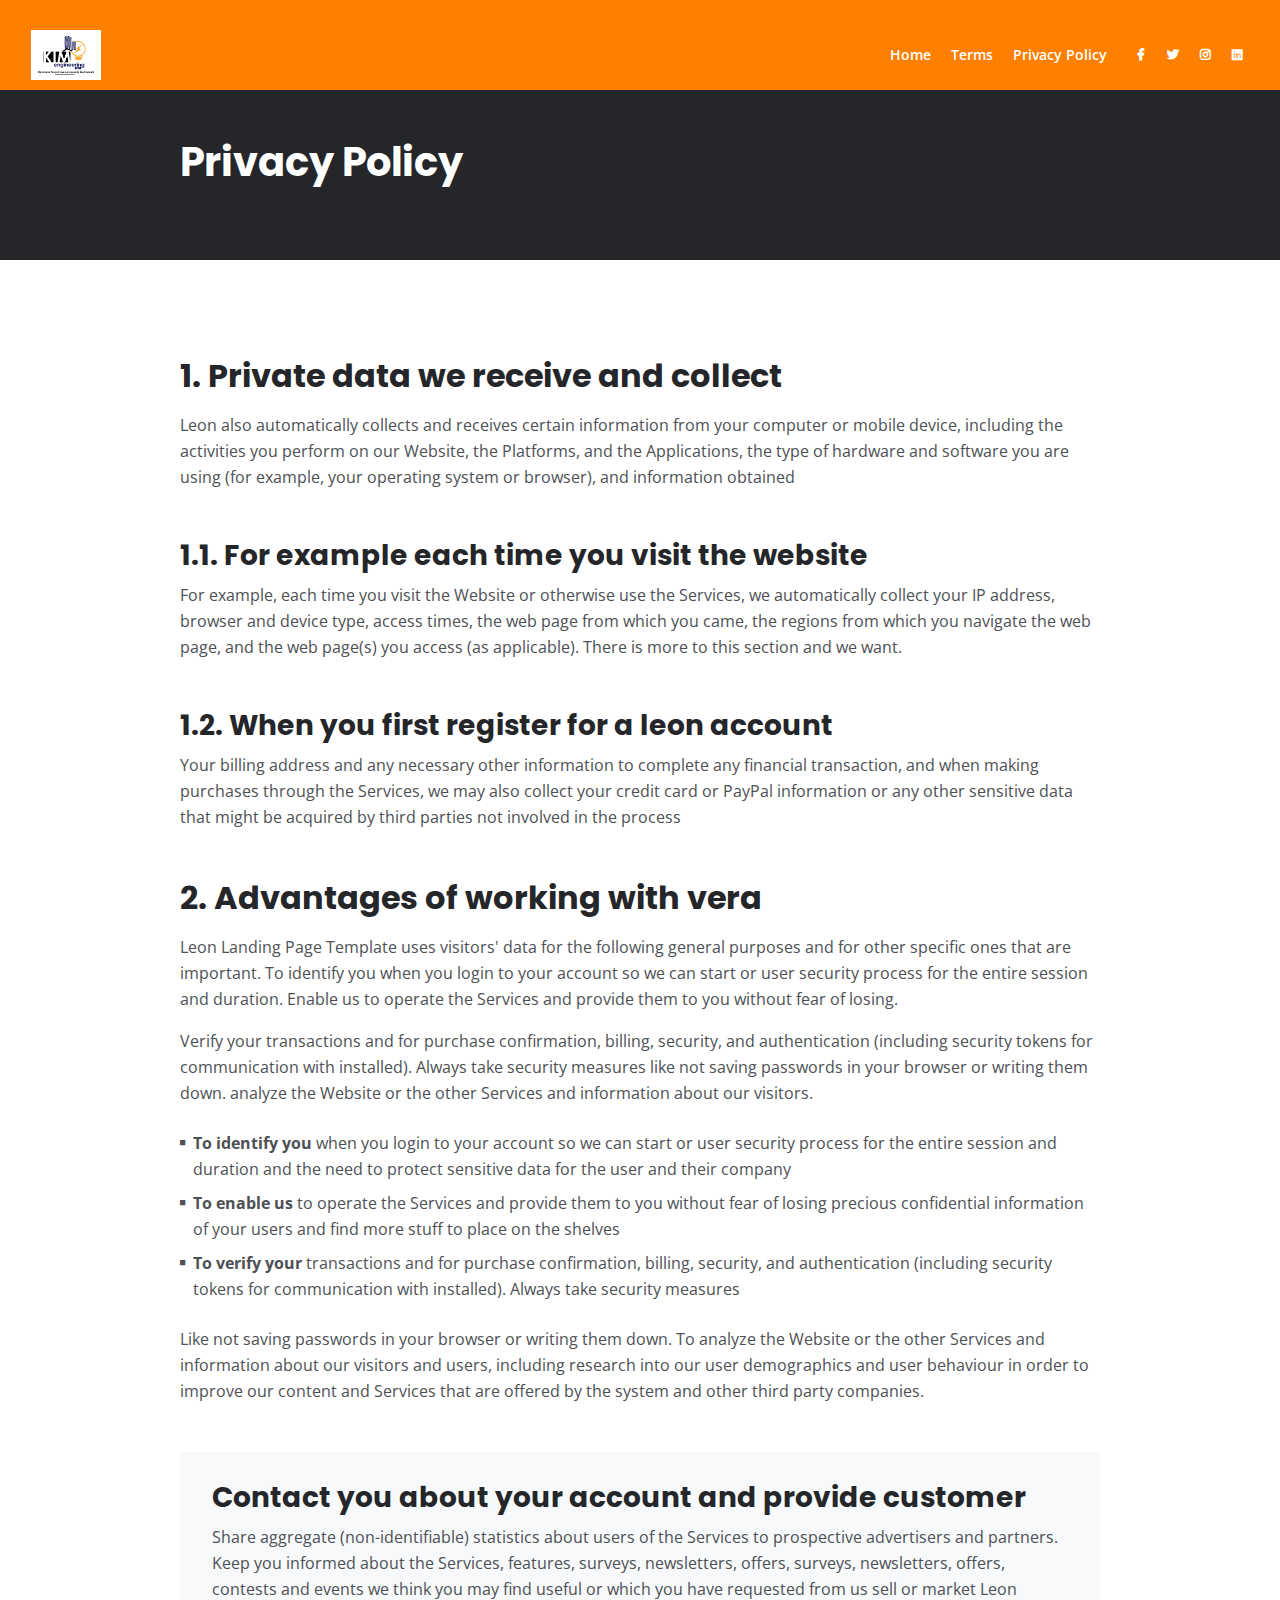
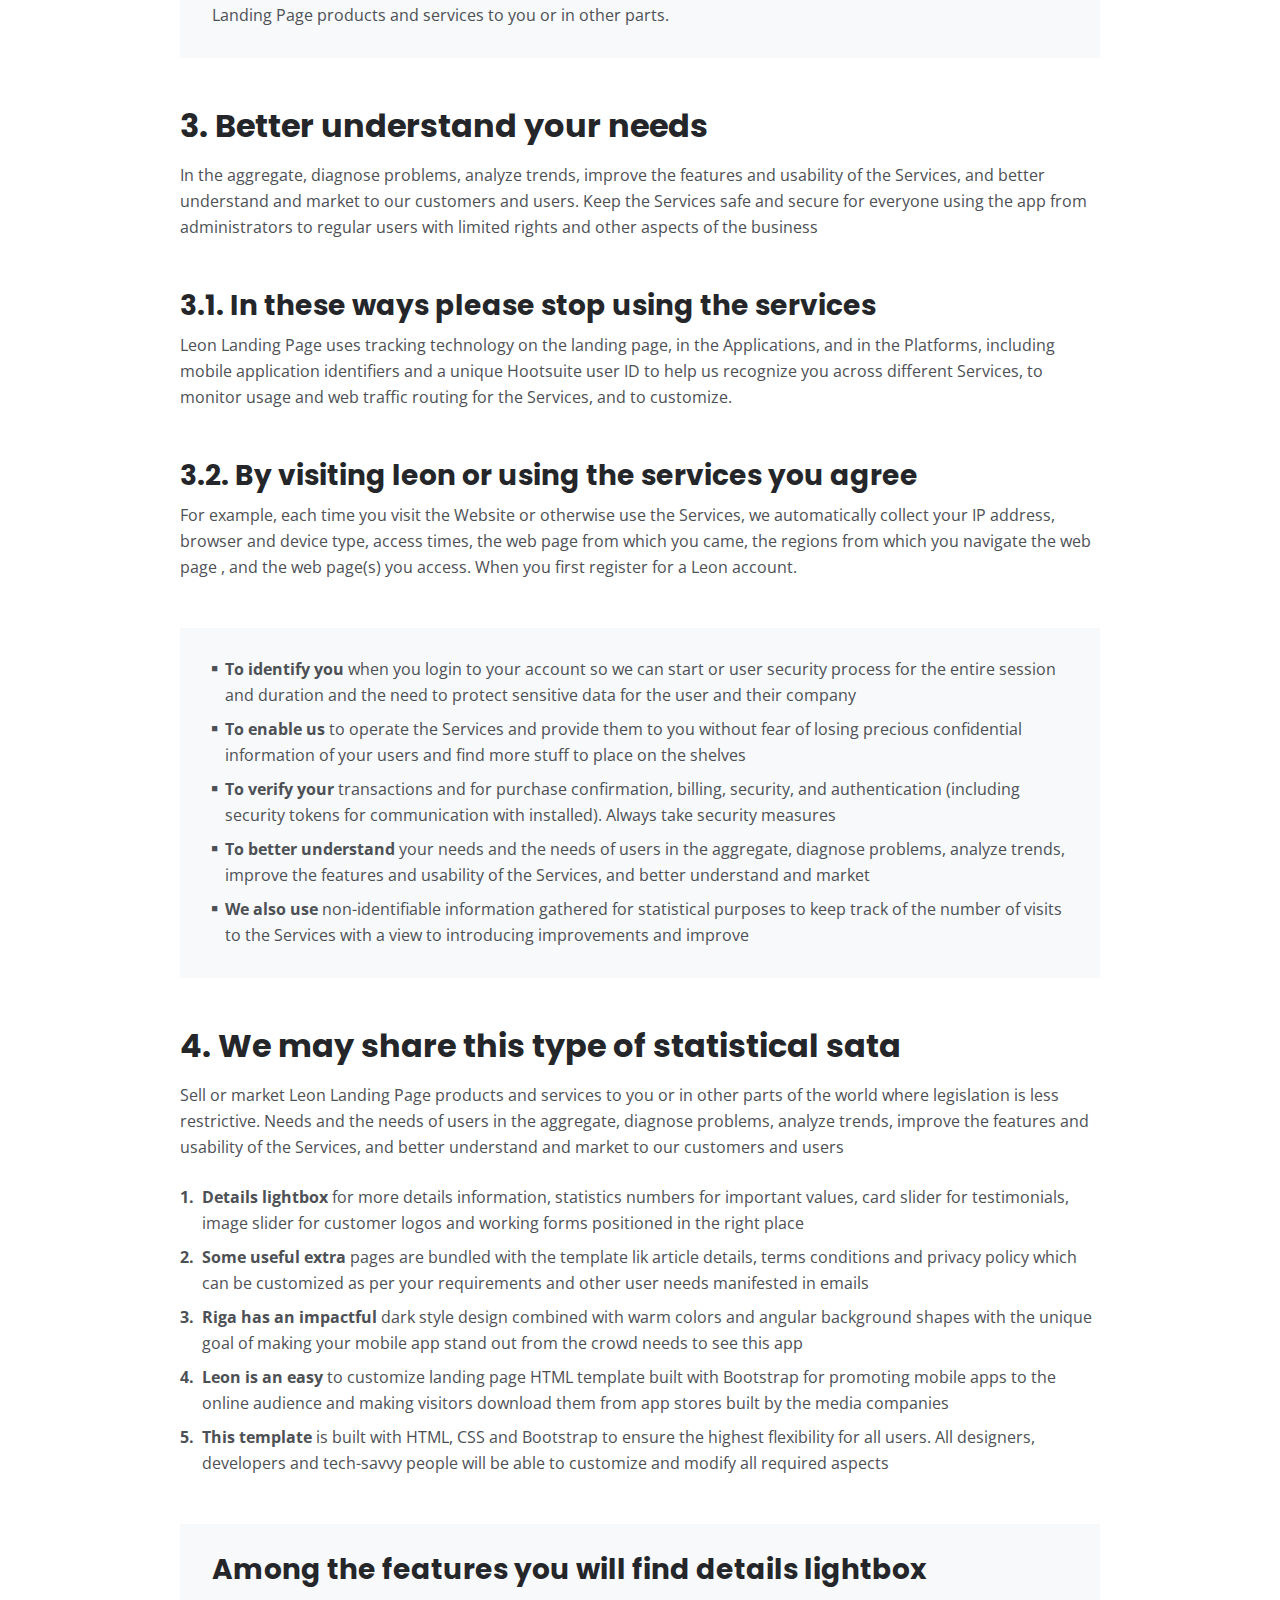
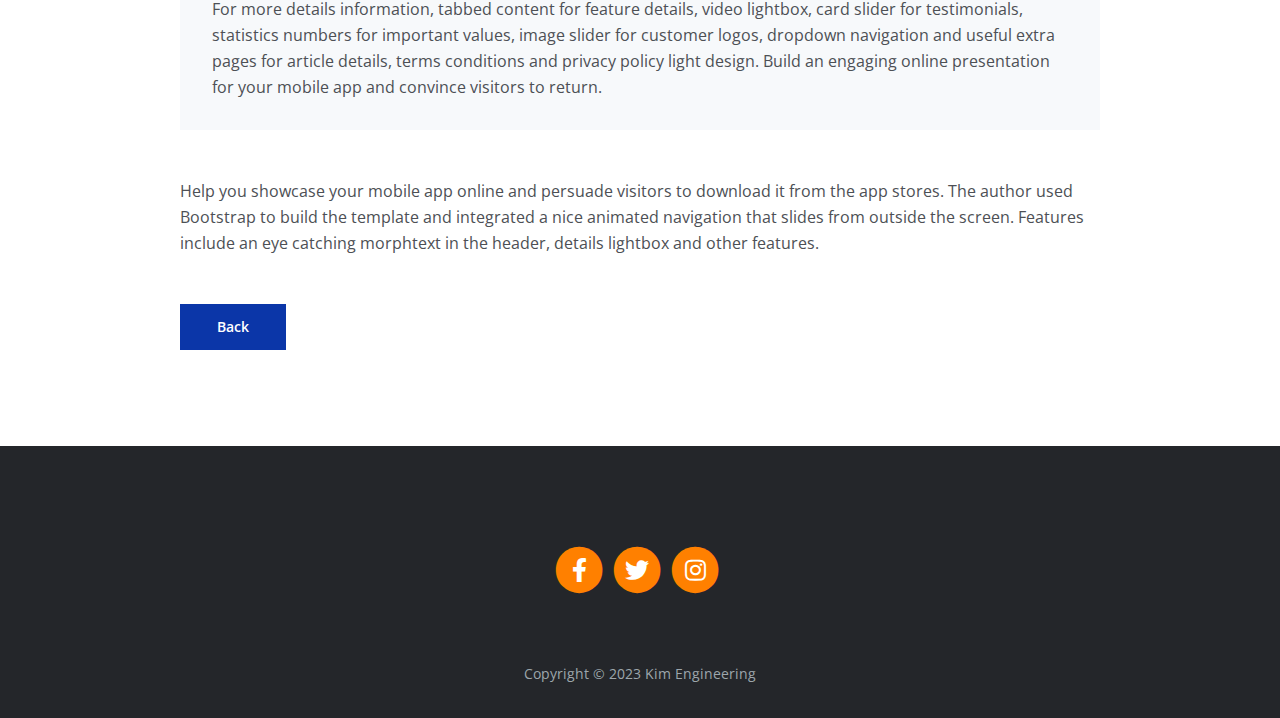
==== commit 99cab961: "modifs" ====
--- a/privacy.html
+++ b/privacy.html
@@ -1,74 +1,58 @@
 <!DOCTYPE html>
 <html lang="en">
+
 <head>
     <meta charset="utf-8">
     <meta name="viewport" content="width=device-width, initial-scale=1, shrink-to-fit=no">
-    
-    <!-- SEO Meta Tags -->
     <meta name="description" content="Your description">
     <meta name="author" content="Your name">
-
-    <!-- OG Meta Tags to improve the way the post looks when you share the page on Facebook, Twitter, LinkedIn -->
-	<meta property="og:site_name" content="" /> <!-- website name -->
-	<meta property="og:site" content="" /> <!-- website link -->
-	<meta property="og:title" content=""/> <!-- title shown in the actual shared post -->
-	<meta property="og:description" content="" /> <!-- description shown in the actual shared post -->
-	<meta property="og:image" content="" /> <!-- image link, make sure it's jpg -->
-	<meta property="og:url" content="" /> <!-- where do you want your post to link to -->
-	<meta name="twitter:card" content="summary_large_image"> <!-- to have large image post format in Twitter -->
-
-    <!-- Webpage Title -->
-    <title>Privacy Policy - Mark</title>
-    
+    <meta property="og:site_name" content="" /> <!-- website name -->
+    <meta property="og:site" content="" /> <!-- website link -->
+    <meta property="og:title" content="" /> <!-- title shown in the actual shared post -->
+    <meta property="og:description" content="" /> <!-- description shown in the actual shared post -->
+    <meta property="og:image" content="" /> <!-- image link, make sure it's jpg -->
+    <meta property="og:url" content="" /> <!-- where do you want your post to link to -->
+    <meta name="twitter:card" content="summary_large_image"> <!-- to have large image post format in Twitter -->
+    <title>Privacy Policy - Log'In App</title>
+
     <!-- Styles -->
     <link rel="preconnect" href="https://fonts.gstatic.com">
-    <link href="https://fonts.googleapis.com/css2?family=Open+Sans:ital,wght@0,400;0,600;0,700;1,400&family=Poppins:wght@600&display=swap" rel="stylesheet">
+    <link
+        href="https://fonts.googleapis.com/css2?family=Open+Sans:ital,wght@0,400;0,600;0,700;1,400&family=Poppins:wght@600&display=swap"
+        rel="stylesheet">
     <link href="css/bootstrap.css" rel="stylesheet">
     <link href="css/fontawesome-all.css" rel="stylesheet">
-	<link href="css/styles.css" rel="stylesheet">
-	
-	<!-- Favicon  -->
+    <link href="css/styles.css" rel="stylesheet">
+
+    <!-- Favicon  -->
     <link rel="icon" href="images/favicon.png">
 </head>
+
 <body data-spy="scroll" data-target=".fixed-top">
-    
+
     <!-- Navigation -->
     <nav class="navbar navbar-expand-lg fixed-top navbar-dark" style="background-color: #ff8000;">
         <div class="container">
-            
+
             <!-- Image Logo -->
-            <a class="navbar-brand logo-image" href="index.html"><img src="images/kim.JPG" style="height: 50px; width: 70px;" alt="alternative"></a>  
-
-            <!-- Text Logo - Use this if you don't have a graphic logo -->
-            <!-- <a class="navbar-brand logo-text page-scroll" href="index.html">Mark</a> -->
-
+            <a class="navbar-brand logo-image" href="index.html"><img src="images/kim.JPG"
+                    style="height: 50px; width: 70px;" alt="alternative"></a>
             <button class="navbar-toggler p-0 border-0" type="button" data-toggle="offcanvas">
-                <span class="navbar-toggler-icon" style="width: 50px; height: 35px; border: 1px solid lightgray; border-radius: 5px; padding: 20px; margin: 5px;"></span>
+                <span class="navbar-toggler-icon"
+                    style="width: 50px; height: 35px; border: 1px solid lightgray; border-radius: 5px; padding: 20px; margin: 5px;"></span>
             </button>
 
             <div class="navbar-collapse offcanvas-collapse" id="navbarsExampleDefault">
                 <ul class="navbar-nav ml-auto">
                     <li class="nav-item">
-                        <a class="nav-link page-scroll" href="index.html#header">Home <span class="sr-only">(current)</span></a>
+                        <a class="nav-link page-scroll" href="index.html#header">Home <span
+                                class="sr-only">(current)</span></a>
                     </li>
                     <li class="nav-item">
-                        <a class="nav-link page-scroll" href="index.html#about">About</a>
+                        <a class="nav-link page-scroll" href="terms.html">Terms</a>
                     </li>
                     <li class="nav-item">
-                        <a class="nav-link page-scroll" href="index.html#services">Services</a>
-                    </li>
-                    <li class="nav-item dropdown">
-                        <a class="nav-link dropdown-toggle" href="#" id="dropdown01" data-toggle="dropdown" aria-haspopup="true" aria-expanded="false">Drop</a>
-                        <div class="dropdown-menu" aria-labelledby="dropdown01">
-                            <a class="dropdown-item page-scroll" href="project.html">Project Details</a>
-                            <div class="dropdown-divider"></div>
-                            <a class="dropdown-item page-scroll" href="terms.html">Terms Conditions</a>
-                            <div class="dropdown-divider"></div>
-                            <a class="dropdown-item page-scroll" href="privacy.html">Privacy Policy</a>
-                        </div>
-                    </li>
-                    <li class="nav-item">
-                        <a class="nav-link page-scroll" href="index.html#contact">Contact</a>
+                        <a class="nav-link page-scroll" href="privacy.html">Privacy Policy</a>
                     </li>
                 </ul>
                 <span class="nav-item social-icons">
@@ -122,106 +106,171 @@
             <div class="row">
                 <div class="col-xl-10 offset-xl-1">
                     <h2 class="mt-5 mb-3">1. Private data we receive and collect</h2>
-                    <p class="mb-5">Leon also automatically collects and receives certain information from your computer or mobile device, including the activities you perform on our Website, the Platforms, and the Applications, the type of hardware and software you are using (for example, your operating system or browser), and information obtained</p>
+                    <p class="mb-5">Leon also automatically collects and receives certain information from your computer
+                        or mobile device, including the activities you perform on our Website, the Platforms, and the
+                        Applications, the type of hardware and software you are using (for example, your operating
+                        system or browser), and information obtained</p>
                     <h3>1.1. For example each time you visit the website</h3>
-                    <p class="mb-5">For example, each time you visit the Website or otherwise use the Services, we automatically collect your IP address, browser and device type, access times, the web page from which you came, the regions from which you navigate the web page, and the web page(s) you access (as applicable). There is more to this section and we want.</p>
+                    <p class="mb-5">For example, each time you visit the Website or otherwise use the Services, we
+                        automatically collect your IP address, browser and device type, access times, the web page from
+                        which you came, the regions from which you navigate the web page, and the web page(s) you access
+                        (as applicable). There is more to this section and we want.</p>
                     <h3>1.2. When you first register for a leon account</h3>
-                    <p class="mb-5">Your billing address and any necessary other information to complete any financial transaction, and when making purchases through the Services, we may also collect your credit card or PayPal information or any other sensitive data that might be acquired by third parties not involved in the process</p>
-                    
+                    <p class="mb-5">Your billing address and any necessary other information to complete any financial
+                        transaction, and when making purchases through the Services, we may also collect your credit
+                        card or PayPal information or any other sensitive data that might be acquired by third parties
+                        not involved in the process</p>
+
                     <h2 class="mb-3">2. Advantages of working with vera</h2>
-                    <p>Leon Landing Page Template uses visitors' data for the following general purposes and for other specific ones that are important. To identify you when you login to your account so we can start or user security process for the entire session and duration. Enable us to operate the Services and provide them to you without fear of losing.</p>
-                    <p class="mb-4">Verify your transactions and for purchase confirmation, billing, security, and authentication (including security tokens for communication with installed). Always take security measures like not saving passwords in your browser or writing them down. analyze the Website or the other Services and information about our visitors.</p>
+                    <p>Leon Landing Page Template uses visitors' data for the following general purposes and for other
+                        specific ones that are important. To identify you when you login to your account so we can start
+                        or user security process for the entire session and duration. Enable us to operate the Services
+                        and provide them to you without fear of losing.</p>
+                    <p class="mb-4">Verify your transactions and for purchase confirmation, billing, security, and
+                        authentication (including security tokens for communication with installed). Always take
+                        security measures like not saving passwords in your browser or writing them down. analyze the
+                        Website or the other Services and information about our visitors.</p>
                     <ul class="list-unstyled li-space-lg mb-4">
                         <li class="media">
                             <i class="fas fa-square"></i>
-                            <div class="media-body"><strong>To identify you</strong> when you login to your account so we can start or user security process for the entire session and duration and the need to protect sensitive data for the user and their company</div>
+                            <div class="media-body"><strong>To identify you</strong> when you login to your account so
+                                we can start or user security process for the entire session and duration and the need
+                                to protect sensitive data for the user and their company</div>
                         </li>
                         <li class="media">
                             <i class="fas fa-square"></i>
-                            <div class="media-body"><strong>To enable us</strong> to operate the Services and provide them to you without fear of losing precious confidential information of your users and find more stuff to place on the shelves</div>
+                            <div class="media-body"><strong>To enable us</strong> to operate the Services and provide
+                                them to you without fear of losing precious confidential information of your users and
+                                find more stuff to place on the shelves</div>
                         </li>
                         <li class="media">
                             <i class="fas fa-square"></i>
-                            <div class="media-body"><strong>To verify your</strong> transactions and for purchase confirmation, billing, security, and authentication (including security tokens for communication with installed). Always take security measures</div>
+                            <div class="media-body"><strong>To verify your</strong> transactions and for purchase
+                                confirmation, billing, security, and authentication (including security tokens for
+                                communication with installed). Always take security measures</div>
                         </li>
                     </ul>
-                    <p class="mb-5">Like not saving passwords in your browser or writing them down. To analyze the Website or the other Services and information about our visitors and users, including research into our user demographics and user behaviour in order to improve our content and Services that are offered by the system and other third party companies.</p>
+                    <p class="mb-5">Like not saving passwords in your browser or writing them down. To analyze the
+                        Website or the other Services and information about our visitors and users, including research
+                        into our user demographics and user behaviour in order to improve our content and Services that
+                        are offered by the system and other third party companies.</p>
                     <div class="text-box mb-5">
                         <h3>Contact you about your account and provide customer</h3>
-                        <p>Share aggregate (non-identifiable) statistics about users of the Services to prospective advertisers and partners. Keep you informed about the Services, features, surveys, newsletters, offers, surveys, newsletters, offers, contests and events we think you may find useful or which you have requested from us sell or market Leon Landing Page products and services to you or in other parts.</p>
+                        <p>Share aggregate (non-identifiable) statistics about users of the Services to prospective
+                            advertisers and partners. Keep you informed about the Services, features, surveys,
+                            newsletters, offers, surveys, newsletters, offers, contests and events we think you may find
+                            useful or which you have requested from us sell or market Leon Landing Page products and
+                            services to you or in other parts.</p>
                     </div> <!-- end of text-box -->
-                    
+
                     <h2 class="mb-3">3. Better understand your needs</h2>
-                    <p class="mb-5"> In the aggregate, diagnose problems, analyze trends, improve the features and usability of the Services, and better understand and market to our customers and users. Keep the Services safe and secure for everyone using the app from administrators to regular users with limited rights and other aspects of the business</p>
+                    <p class="mb-5"> In the aggregate, diagnose problems, analyze trends, improve the features and
+                        usability of the Services, and better understand and market to our customers and users. Keep the
+                        Services safe and secure for everyone using the app from administrators to regular users with
+                        limited rights and other aspects of the business</p>
                     <h3>3.1. In these ways please stop using the services</h3>
-                    <p class="mb-5">Leon Landing Page uses tracking technology on the landing page, in the Applications, and in the Platforms, including mobile application identifiers and a unique Hootsuite user ID to help us recognize you across different Services, to monitor usage and web traffic routing for the Services, and to customize.</p>
+                    <p class="mb-5">Leon Landing Page uses tracking technology on the landing page, in the Applications,
+                        and in the Platforms, including mobile application identifiers and a unique Hootsuite user ID to
+                        help us recognize you across different Services, to monitor usage and web traffic routing for
+                        the Services, and to customize.</p>
                     <h3>3.2. By visiting leon or using the services you agree</h3>
-                    <p class="mb-5">For example, each time you visit the Website or otherwise use the Services, we automatically collect your IP address, browser and device type, access times, the web page from which you came, the regions from which you navigate the web page , and the web page(s) you access. When you first register for a Leon account.</p>
+                    <p class="mb-5">For example, each time you visit the Website or otherwise use the Services, we
+                        automatically collect your IP address, browser and device type, access times, the web page from
+                        which you came, the regions from which you navigate the web page , and the web page(s) you
+                        access. When you first register for a Leon account.</p>
                     <div class="text-box mb-5">
                         <ul class="list-unstyled li-space-lg">
                             <li class="media">
                                 <i class="fas fa-square"></i>
-                                <div class="media-body"><strong>To identify you</strong> when you login to your account so we can start or user security process for the entire session and duration and the need to protect sensitive data for the user and their company</div>
-                            </li>
-                            <li class="media">
-                                <i class="fas fa-square"></i>
-                                <div class="media-body"><strong>To enable us</strong> to operate the Services and provide them to you without fear of losing precious confidential information of your users and find more stuff to place on the shelves</div>
-                            </li>
-                            <li class="media">
-                                <i class="fas fa-square"></i>
-                                <div class="media-body"><strong>To verify your</strong> transactions and for purchase confirmation, billing, security, and authentication (including security tokens for communication with installed). Always take security measures</div>
-                            </li>
-                            <li class="media">
-                                <i class="fas fa-square"></i>
-                                <div class="media-body"><strong>To better understand</strong> your needs and the needs of users in the aggregate, diagnose problems, analyze trends, improve the features and usability of the Services, and better understand and market</div>
-                            </li>
-                            <li class="media">
-                                <i class="fas fa-square"></i>
-                                <div class="media-body"><strong>We also use</strong> non-identifiable information gathered for statistical purposes to keep track of the number of visits to the Services with a view to introducing improvements and improve</div>
+                                <div class="media-body"><strong>To identify you</strong> when you login to your account
+                                    so we can start or user security process for the entire session and duration and the
+                                    need to protect sensitive data for the user and their company</div>
+                            </li>
+                            <li class="media">
+                                <i class="fas fa-square"></i>
+                                <div class="media-body"><strong>To enable us</strong> to operate the Services and
+                                    provide them to you without fear of losing precious confidential information of your
+                                    users and find more stuff to place on the shelves</div>
+                            </li>
+                            <li class="media">
+                                <i class="fas fa-square"></i>
+                                <div class="media-body"><strong>To verify your</strong> transactions and for purchase
+                                    confirmation, billing, security, and authentication (including security tokens for
+                                    communication with installed). Always take security measures</div>
+                            </li>
+                            <li class="media">
+                                <i class="fas fa-square"></i>
+                                <div class="media-body"><strong>To better understand</strong> your needs and the needs
+                                    of users in the aggregate, diagnose problems, analyze trends, improve the features
+                                    and usability of the Services, and better understand and market</div>
+                            </li>
+                            <li class="media">
+                                <i class="fas fa-square"></i>
+                                <div class="media-body"><strong>We also use</strong> non-identifiable information
+                                    gathered for statistical purposes to keep track of the number of visits to the
+                                    Services with a view to introducing improvements and improve</div>
                             </li>
                         </ul>
                     </div> <!-- end of text-box -->
-                    
+
                     <h2 class="mb-3">4. We may share this type of statistical sata</h2>
-                    <p class="mb-4">Sell or market Leon Landing Page products and services to you or in other parts of the world where legislation is less restrictive. Needs and the needs of users in the aggregate, diagnose problems, analyze trends, improve the features and usability of the Services, and better understand and market to our customers and users</p>
+                    <p class="mb-4">Sell or market Leon Landing Page products and services to you or in other parts of
+                        the world where legislation is less restrictive. Needs and the needs of users in the aggregate,
+                        diagnose problems, analyze trends, improve the features and usability of the Services, and
+                        better understand and market to our customers and users</p>
                     <ul class="list-unstyled li-space-lg mb-5">
                         <li class="media">
                             <strong>1.</strong>
-                            <div class="media-body"><strong>Details lightbox</strong> for more details information, statistics numbers for important values, card slider for testimonials, image slider for customer logos and working forms positioned in the right place</div>
+                            <div class="media-body"><strong>Details lightbox</strong> for more details information,
+                                statistics numbers for important values, card slider for testimonials, image slider for
+                                customer logos and working forms positioned in the right place</div>
                         </li>
                         <li class="media">
                             <strong>2.</strong>
-                            <div class="media-body"><strong>Some useful extra</strong> pages are bundled with the template lik article details, terms conditions and privacy policy which can be customized as per your requirements and other user needs manifested in emails</div>
+                            <div class="media-body"><strong>Some useful extra</strong> pages are bundled with the
+                                template lik article details, terms conditions and privacy policy which can be
+                                customized as per your requirements and other user needs manifested in emails</div>
                         </li>
                         <li class="media">
                             <strong>3.</strong>
-                            <div class="media-body"><strong>Riga has an impactful</strong> dark style design combined with warm colors and angular background shapes with the unique goal of making your mobile app stand out from the crowd needs to see this app</div>
+                            <div class="media-body"><strong>Riga has an impactful</strong> dark style design combined
+                                with warm colors and angular background shapes with the unique goal of making your
+                                mobile app stand out from the crowd needs to see this app</div>
                         </li>
                         <li class="media">
                             <strong>4.</strong>
-                            <div class="media-body"><strong>Leon is an easy</strong> to customize landing page HTML template built with Bootstrap for promoting mobile apps to the online audience and making visitors download them from app stores built by the media companies</div>
+                            <div class="media-body"><strong>Leon is an easy</strong> to customize landing page HTML
+                                template built with Bootstrap for promoting mobile apps to the online audience and
+                                making visitors download them from app stores built by the media companies</div>
                         </li>
                         <li class="media">
                             <strong>5.</strong>
-                            <div class="media-body"><strong>This template</strong> is built with HTML, CSS and Bootstrap to ensure the highest flexibility for all users. All designers, developers and tech-savvy people will be able to customize and modify all required aspects</div>
+                            <div class="media-body"><strong>This template</strong> is built with HTML, CSS and Bootstrap
+                                to ensure the highest flexibility for all users. All designers, developers and
+                                tech-savvy people will be able to customize and modify all required aspects</div>
                         </li>
                     </ul>
-                    
+
                     <div class="text-box mb-5">
                         <h3>Among the features you will find details lightbox</h3>
-                        <p>For more details information, tabbed content for feature details, video lightbox, card slider for testimonials, statistics numbers for important values, image slider for customer logos, dropdown navigation and useful extra pages for article details, terms conditions and privacy policy light design. Build an engaging online presentation for your mobile app and convince visitors to return.</p>
+                        <p>For more details information, tabbed content for feature details, video lightbox, card slider
+                            for testimonials, statistics numbers for important values, image slider for customer logos,
+                            dropdown navigation and useful extra pages for article details, terms conditions and privacy
+                            policy light design. Build an engaging online presentation for your mobile app and convince
+                            visitors to return.</p>
                     </div> <!-- end of text-box -->
-                    <p class="mb-5">Help you showcase your mobile app online and persuade visitors to download it from the app stores. The author used Bootstrap to build the template and integrated a nice animated navigation that slides from outside the screen. Features include an eye catching morphtext in the header, details lightbox and other features.</p>
-                    
+                    <p class="mb-5">Help you showcase your mobile app online and persuade visitors to download it from
+                        the app stores. The author used Bootstrap to build the template and integrated a nice animated
+                        navigation that slides from outside the screen. Features include an eye catching morphtext in
+                        the header, details lightbox and other features.</p>
+
                     <a class="btn-solid-reg mb-5" href="index.html">Back</a>
                 </div> <!-- end of col -->
             </div> <!-- end of row -->
         </div> <!-- end of container -->
     </div> <!-- end of ex-basic-1 -->
-    <!-- end of basic -->
-
-
-    <!-- Footer -->
+
+
     <div class="footer bg-gray">
         <div class="container">
             <div class="row">
@@ -242,19 +291,7 @@
                         <span class="fa-stack">
                             <a href="#your-link">
                                 <i class="fas fa-circle fa-stack-2x"></i>
-                                <i class="fab fa-pinterest-p fa-stack-1x"></i>
-                            </a>
-                        </span>
-                        <span class="fa-stack">
-                            <a href="#your-link">
-                                <i class="fas fa-circle fa-stack-2x"></i>
                                 <i class="fab fa-instagram fa-stack-1x"></i>
-                            </a>
-                        </span>
-                        <span class="fa-stack">
-                            <a href="#your-link">
-                                <i class="fas fa-circle fa-stack-2x"></i>
-                                <i class="fab fa-youtube fa-stack-1x"></i>
                             </a>
                         </span>
                     </div> <!-- end of social-container -->
@@ -262,34 +299,22 @@
             </div> <!-- end of row -->
         </div> <!-- end of container -->
     </div> <!-- end of footer -->  
-    <!-- end of footer -->
-
-
-    <!-- Copyright -->
     <div class="copyright bg-gray">
         <div class="container">
             <div class="row">
                 <div class="col-lg-12">
-                    <p class="p-small">Copyright © <a class="no-line" href="#your-link">Your name</a></p>
+                    <p class="p-small">Copyright © 2023 <a class="no-line" href="#your-link">Kim Engineering</a></p>
                 </div> <!-- end of col -->
             </div> <!-- enf of row -->
         </div> <!-- end of container -->
-
-        <div class="container">
-            <div class="row">
-                <div class="col-lg-12">
-                    <p class="p-small">Distributed By <a class="no-line" href="https://themewagon.com/">Themewagon</a></p>
-                </div> <!-- end of col -->
-            </div> <!-- enf of row -->
-        </div> <!-- end of container -->
     </div> <!-- end of copyright --> 
     <!-- end of copyright -->
-    
-    	
+
     <!-- Scripts -->
     <script src="js/jquery.min.js"></script> <!-- jQuery for Bootstrap's JavaScript plugins -->
     <script src="js/bootstrap.min.js"></script> <!-- Bootstrap framework -->
     <script src="js/jquery.easing.min.js"></script> <!-- jQuery Easing for smooth scrolling between anchors -->
     <script src="js/scripts.js"></script> <!-- Custom scripts -->
 </body>
+
 </html>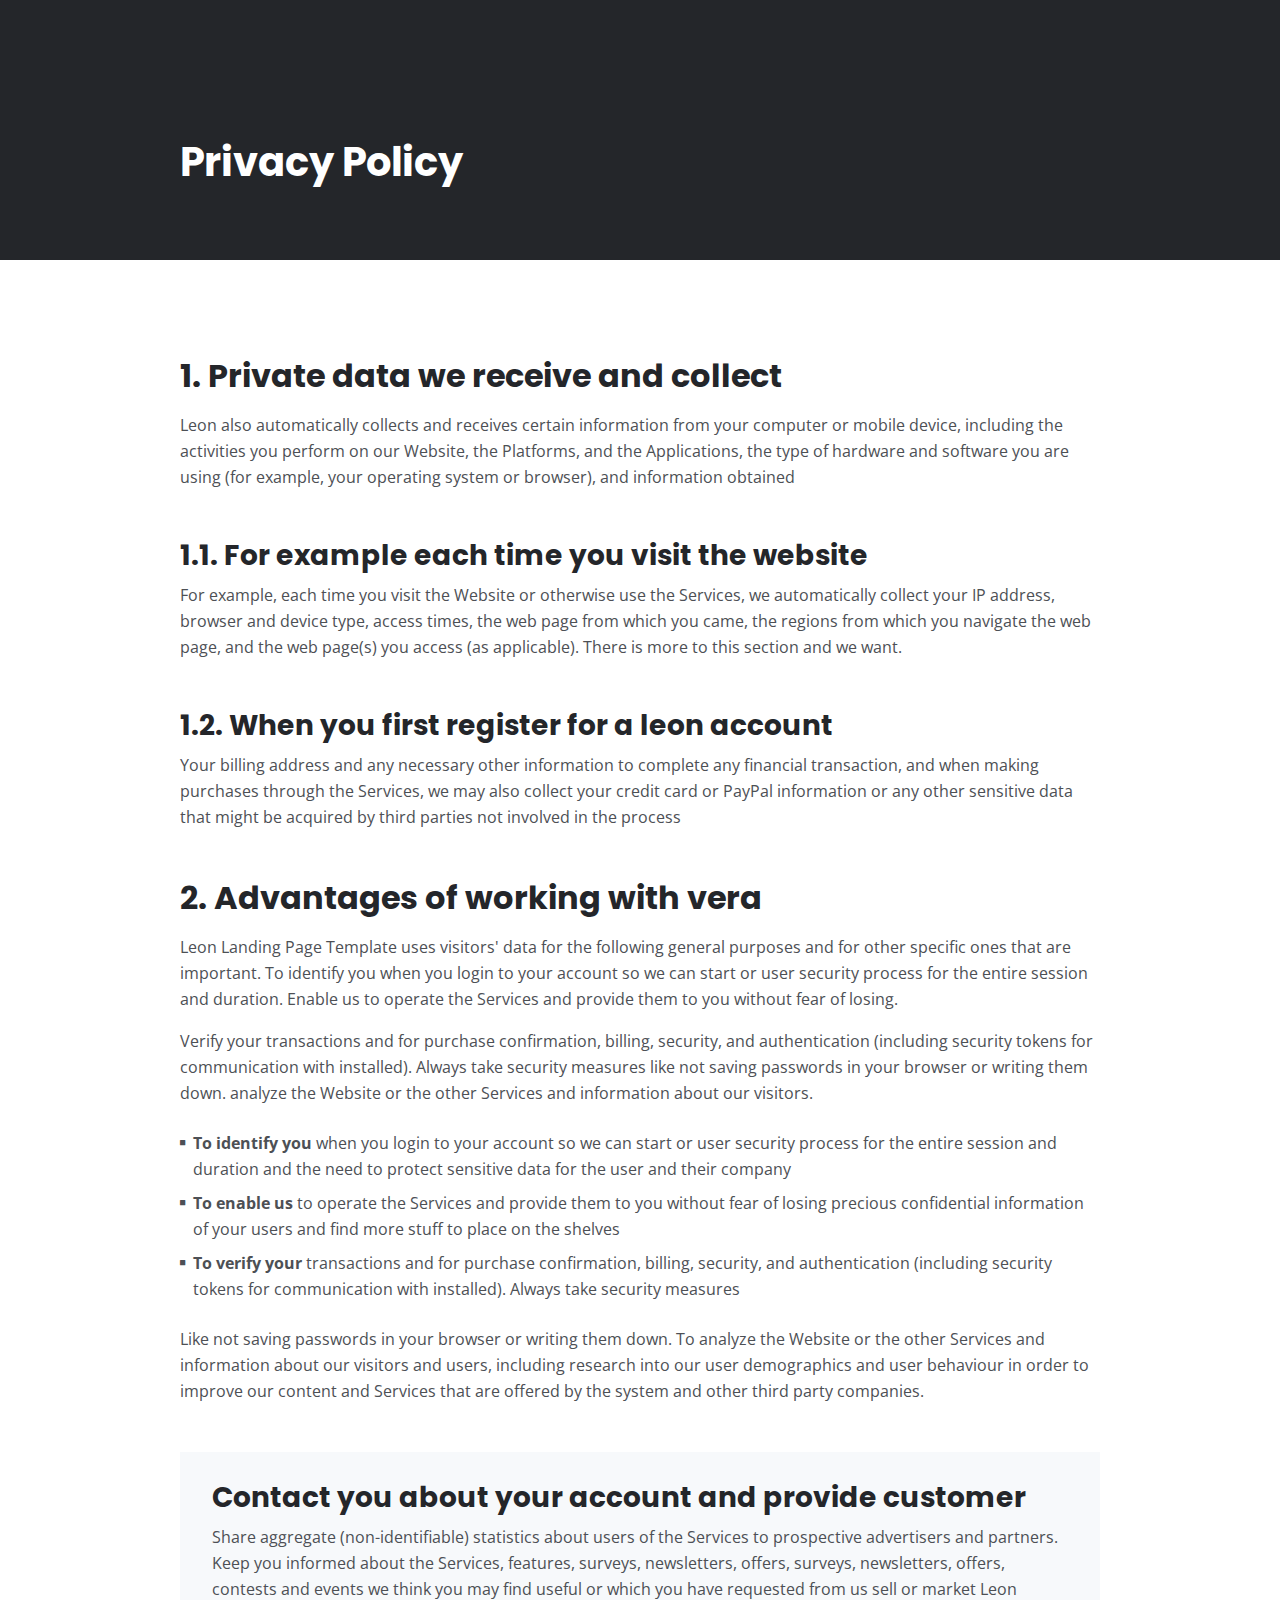
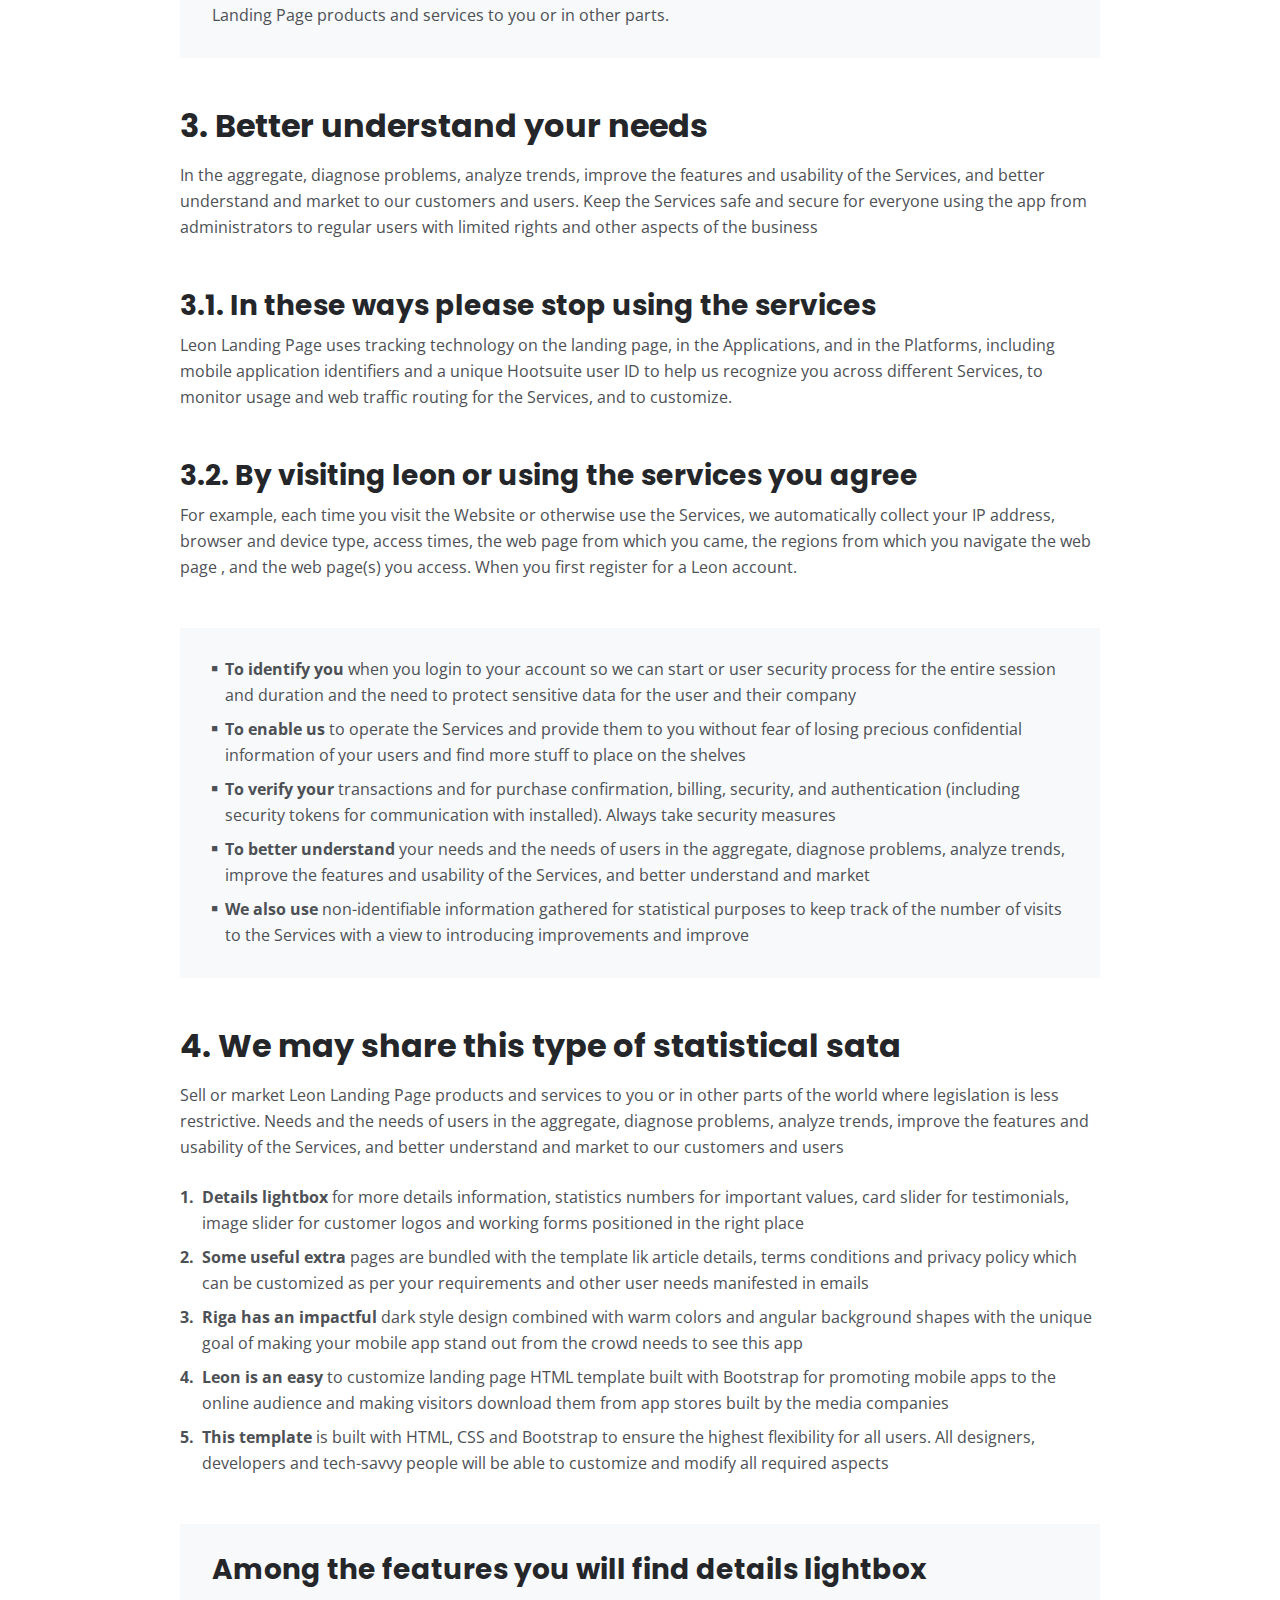
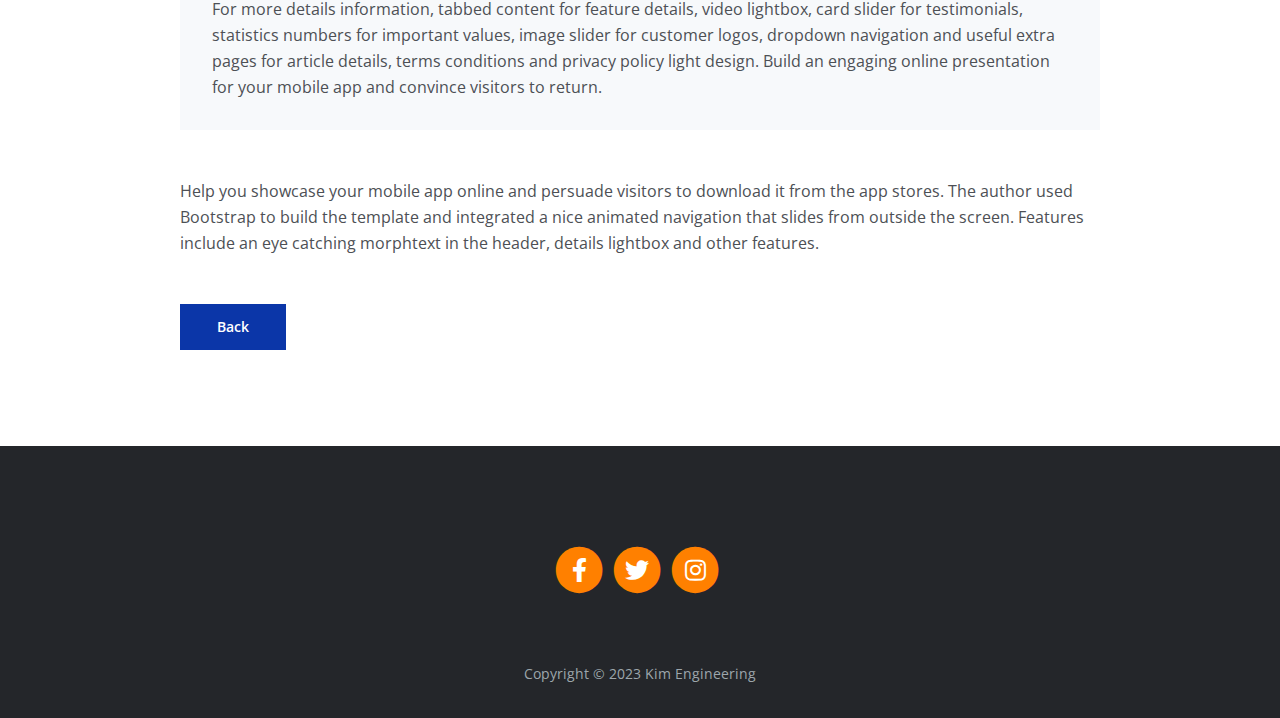
==== commit 1e7992c4: "Update privacy.html" ====
--- a/privacy.html
+++ b/privacy.html
@@ -29,64 +29,6 @@
 </head>
 
 <body data-spy="scroll" data-target=".fixed-top">
-
-    <!-- Navigation -->
-    <nav class="navbar navbar-expand-lg fixed-top navbar-dark" style="background-color: #ff8000;">
-        <div class="container">
-
-            <!-- Image Logo -->
-            <a class="navbar-brand logo-image" href="index.html"><img src="images/kim.JPG"
-                    style="height: 50px; width: 70px;" alt="alternative"></a>
-            <button class="navbar-toggler p-0 border-0" type="button" data-toggle="offcanvas">
-                <span class="navbar-toggler-icon"
-                    style="width: 50px; height: 35px; border: 1px solid lightgray; border-radius: 5px; padding: 20px; margin: 5px;"></span>
-            </button>
-
-            <div class="navbar-collapse offcanvas-collapse" id="navbarsExampleDefault">
-                <ul class="navbar-nav ml-auto">
-                    <li class="nav-item">
-                        <a class="nav-link page-scroll" href="index.html#header">Home <span
-                                class="sr-only">(current)</span></a>
-                    </li>
-                    <li class="nav-item">
-                        <a class="nav-link page-scroll" href="terms.html">Terms</a>
-                    </li>
-                    <li class="nav-item">
-                        <a class="nav-link page-scroll" href="privacy.html">Privacy Policy</a>
-                    </li>
-                </ul>
-                <span class="nav-item social-icons">
-                    <span class="fa-stack">
-                        <a href="#your-link">
-                            <i class="fas fa-circle fa-stack-2x"></i>
-                            <i class="fab fa-facebook-f fa-stack-1x"></i>
-                        </a>
-                    </span>
-                    <span class="fa-stack">
-                        <a href="#your-link">
-                            <i class="fas fa-circle fa-stack-2x"></i>
-                            <i class="fab fa-twitter fa-stack-1x"></i>
-                        </a>
-                    </span>
-                    <span class="fa-stack">
-                        <a href="#your-link">
-                            <i class="fas fa-circle fa-stack-2x"></i>
-                            <i class="fab fa-instagram fa-stack-1x"></i>
-                        </a>
-                    </span>
-                    <span class="fa-stack">
-                        <a href="#your-link">
-                            <i class="fas fa-circle fa-stack-2x"></i>
-                            <i class="fab fa-linkedin fa-stack-1x"></i>
-                        </a>
-                    </span>
-                </span>
-            </div> <!-- end of navbar-collapse -->
-        </div> <!-- end of container -->
-    </nav> <!-- end of navbar -->
-    <!-- end of navigation -->
-
-
     <!-- Header -->
     <header class="ex-header">
         <div class="container">
@@ -317,4 +259,4 @@
     <script src="js/scripts.js"></script> <!-- Custom scripts -->
 </body>
 
-</html>+</html>
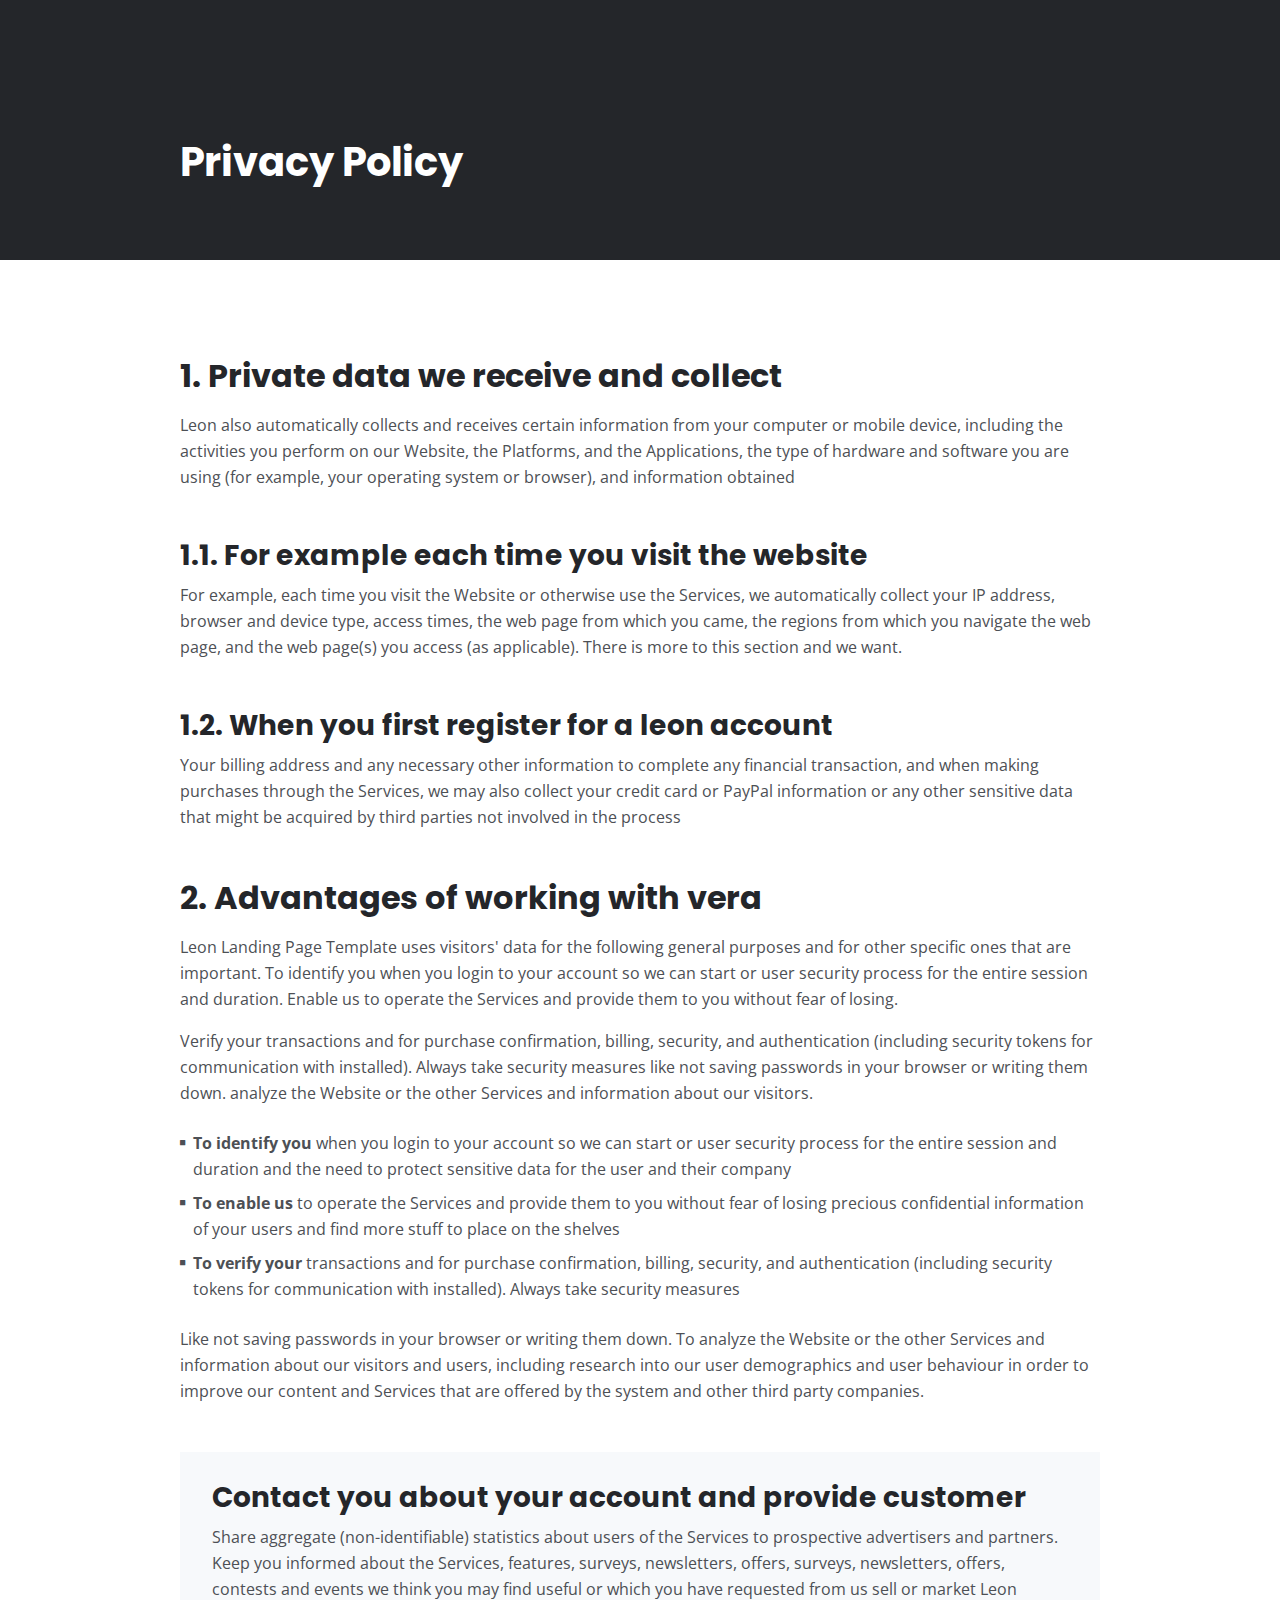
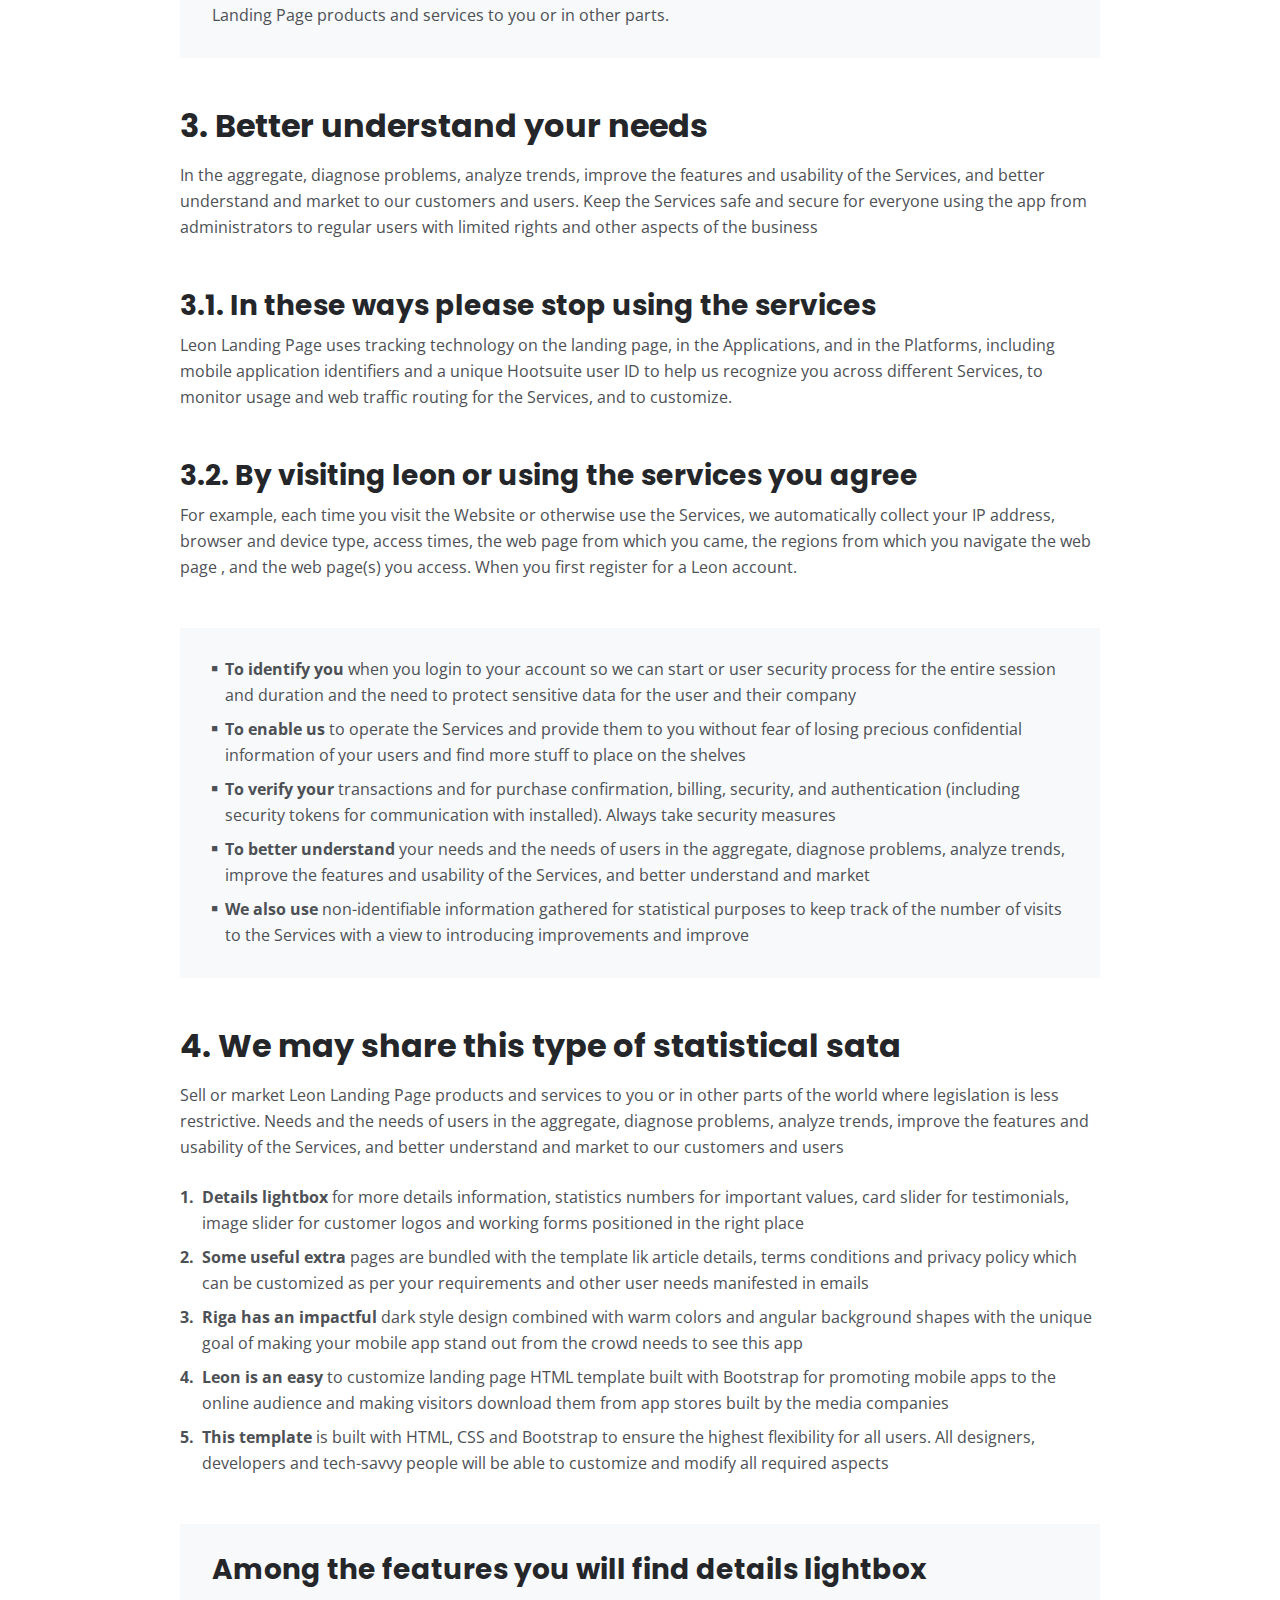
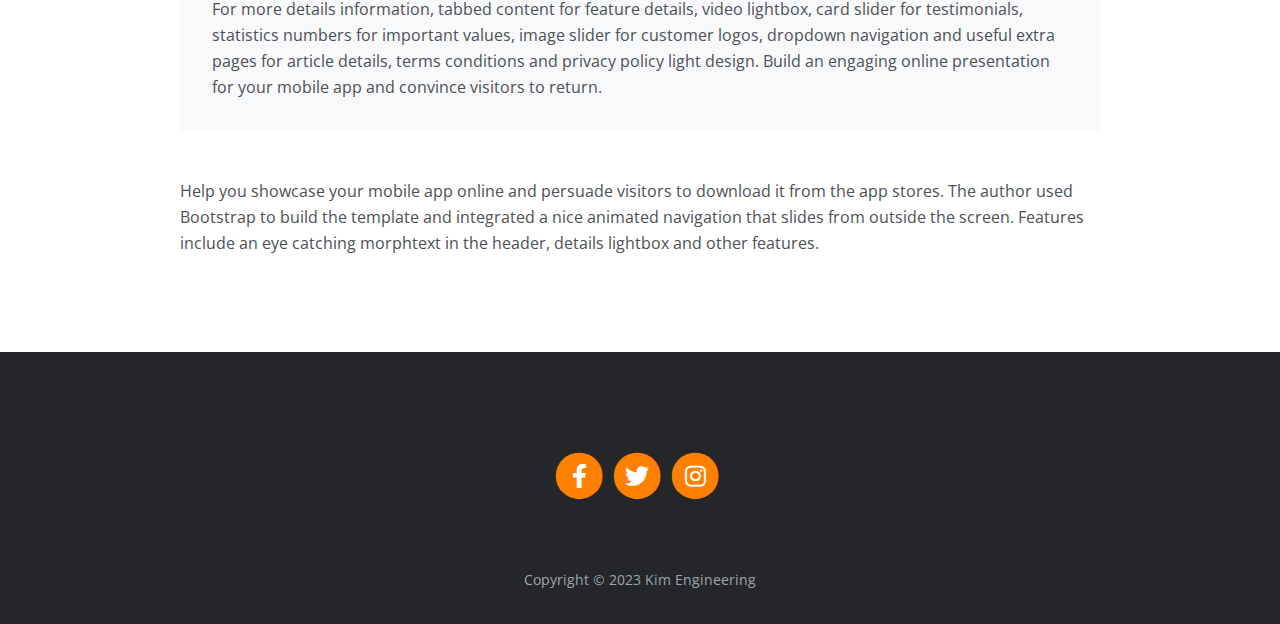
==== commit 5d6e5ca8: "Update privacy.html" ====
--- a/privacy.html
+++ b/privacy.html
@@ -205,8 +205,6 @@
                         the app stores. The author used Bootstrap to build the template and integrated a nice animated
                         navigation that slides from outside the screen. Features include an eye catching morphtext in
                         the header, details lightbox and other features.</p>
-
-                    <a class="btn-solid-reg mb-5" href="index.html">Back</a>
                 </div> <!-- end of col -->
             </div> <!-- end of row -->
         </div> <!-- end of container -->
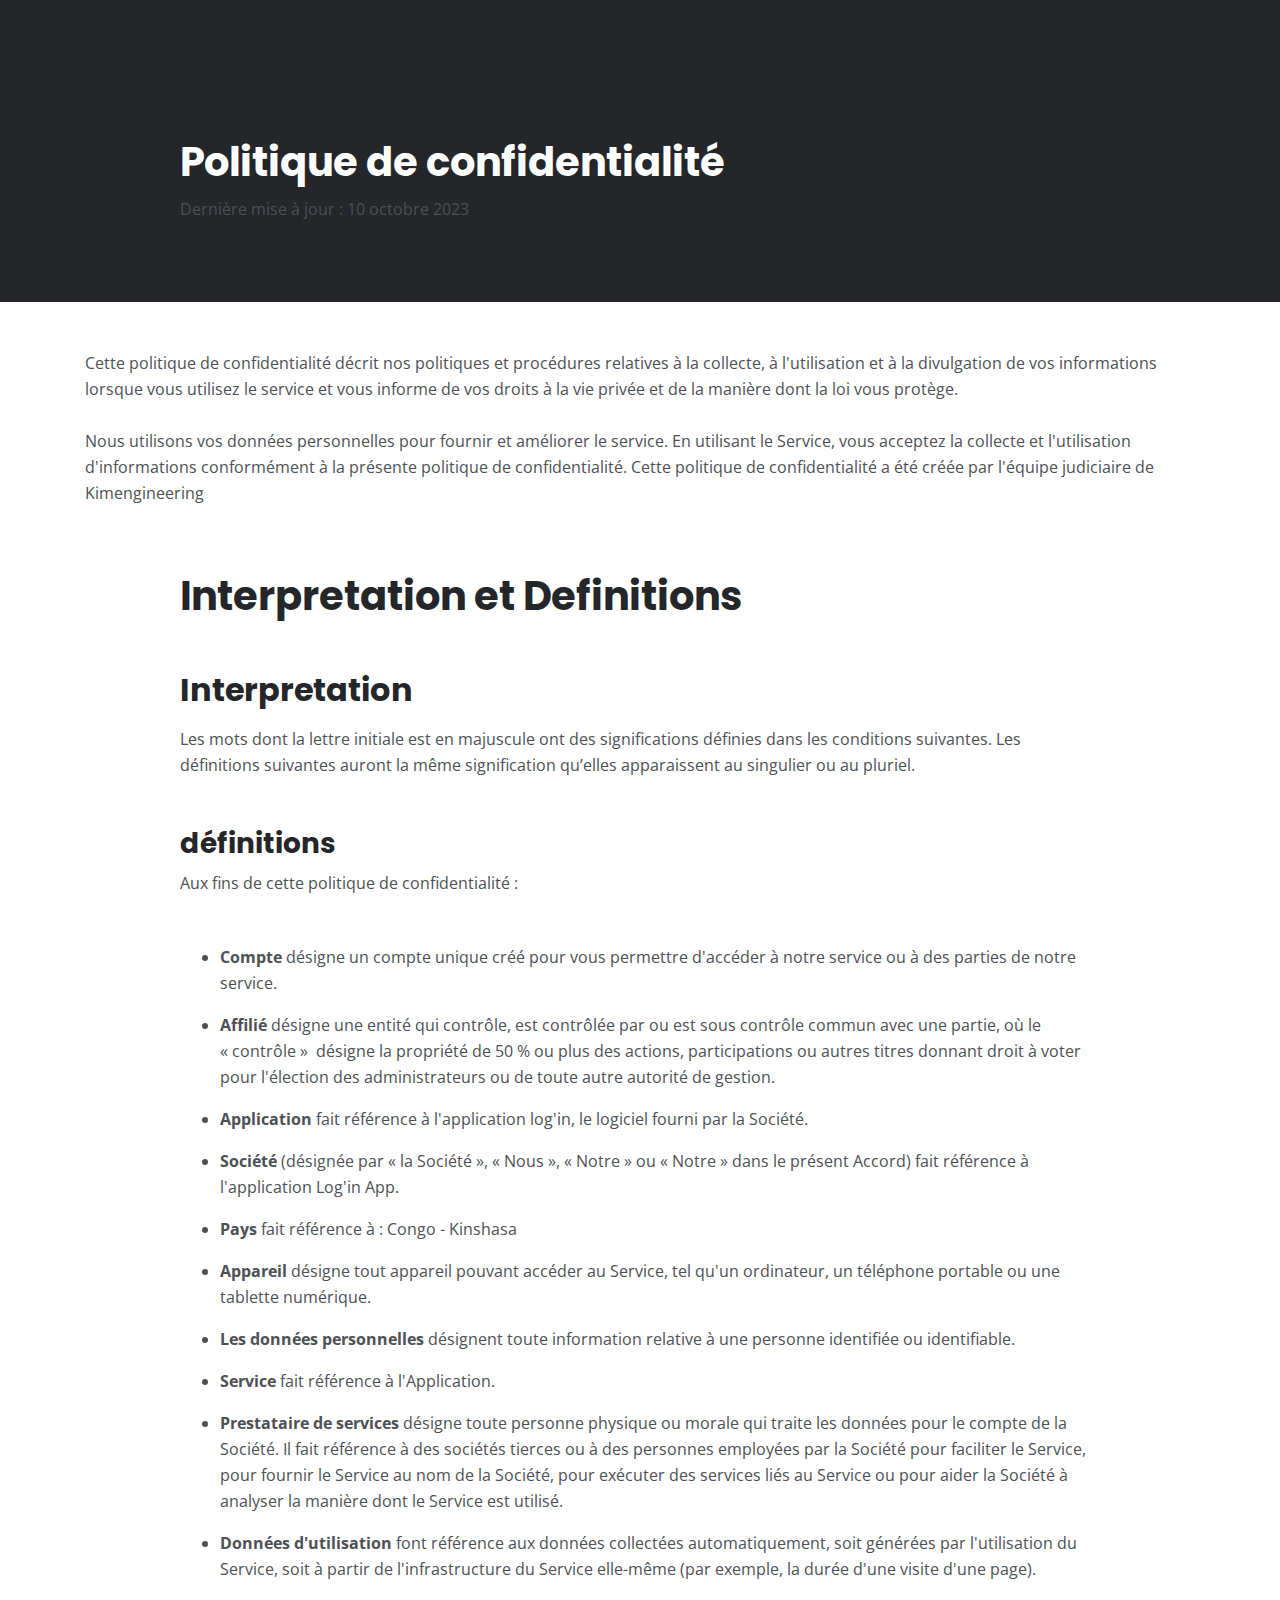
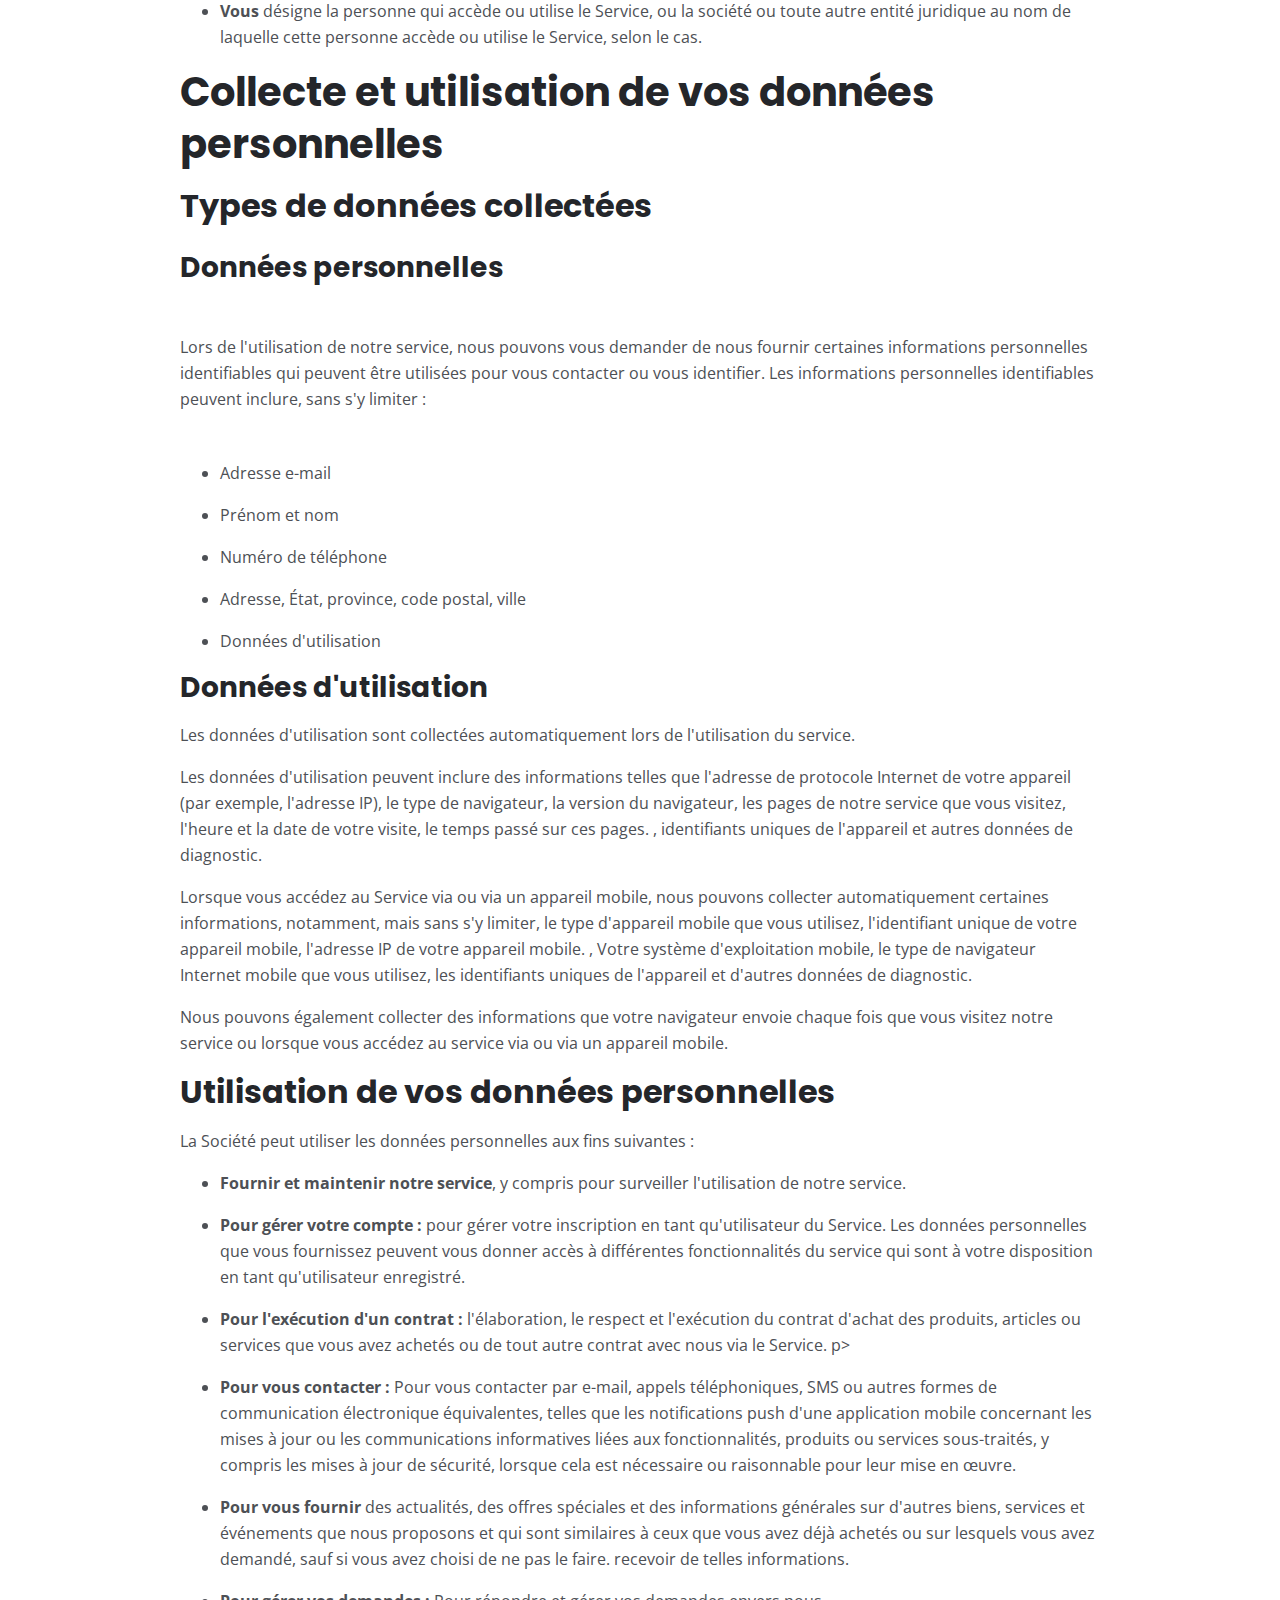
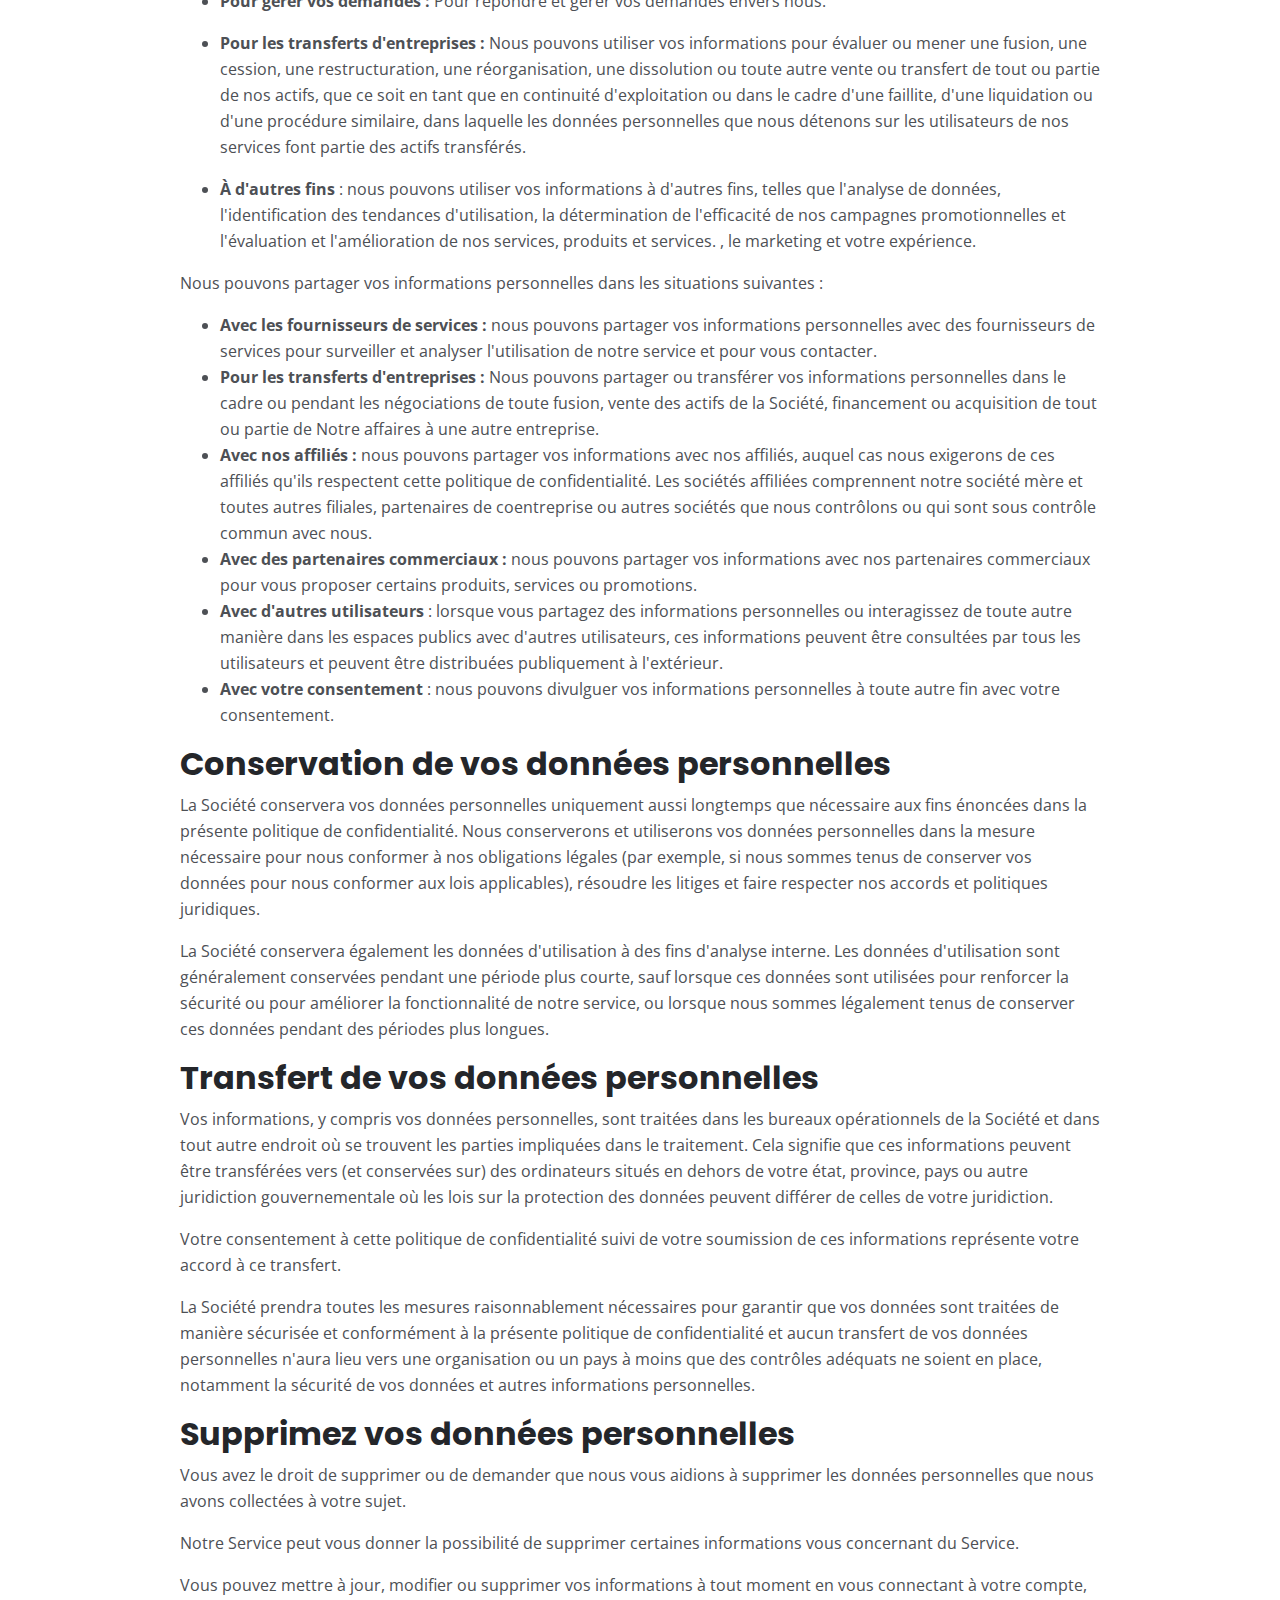
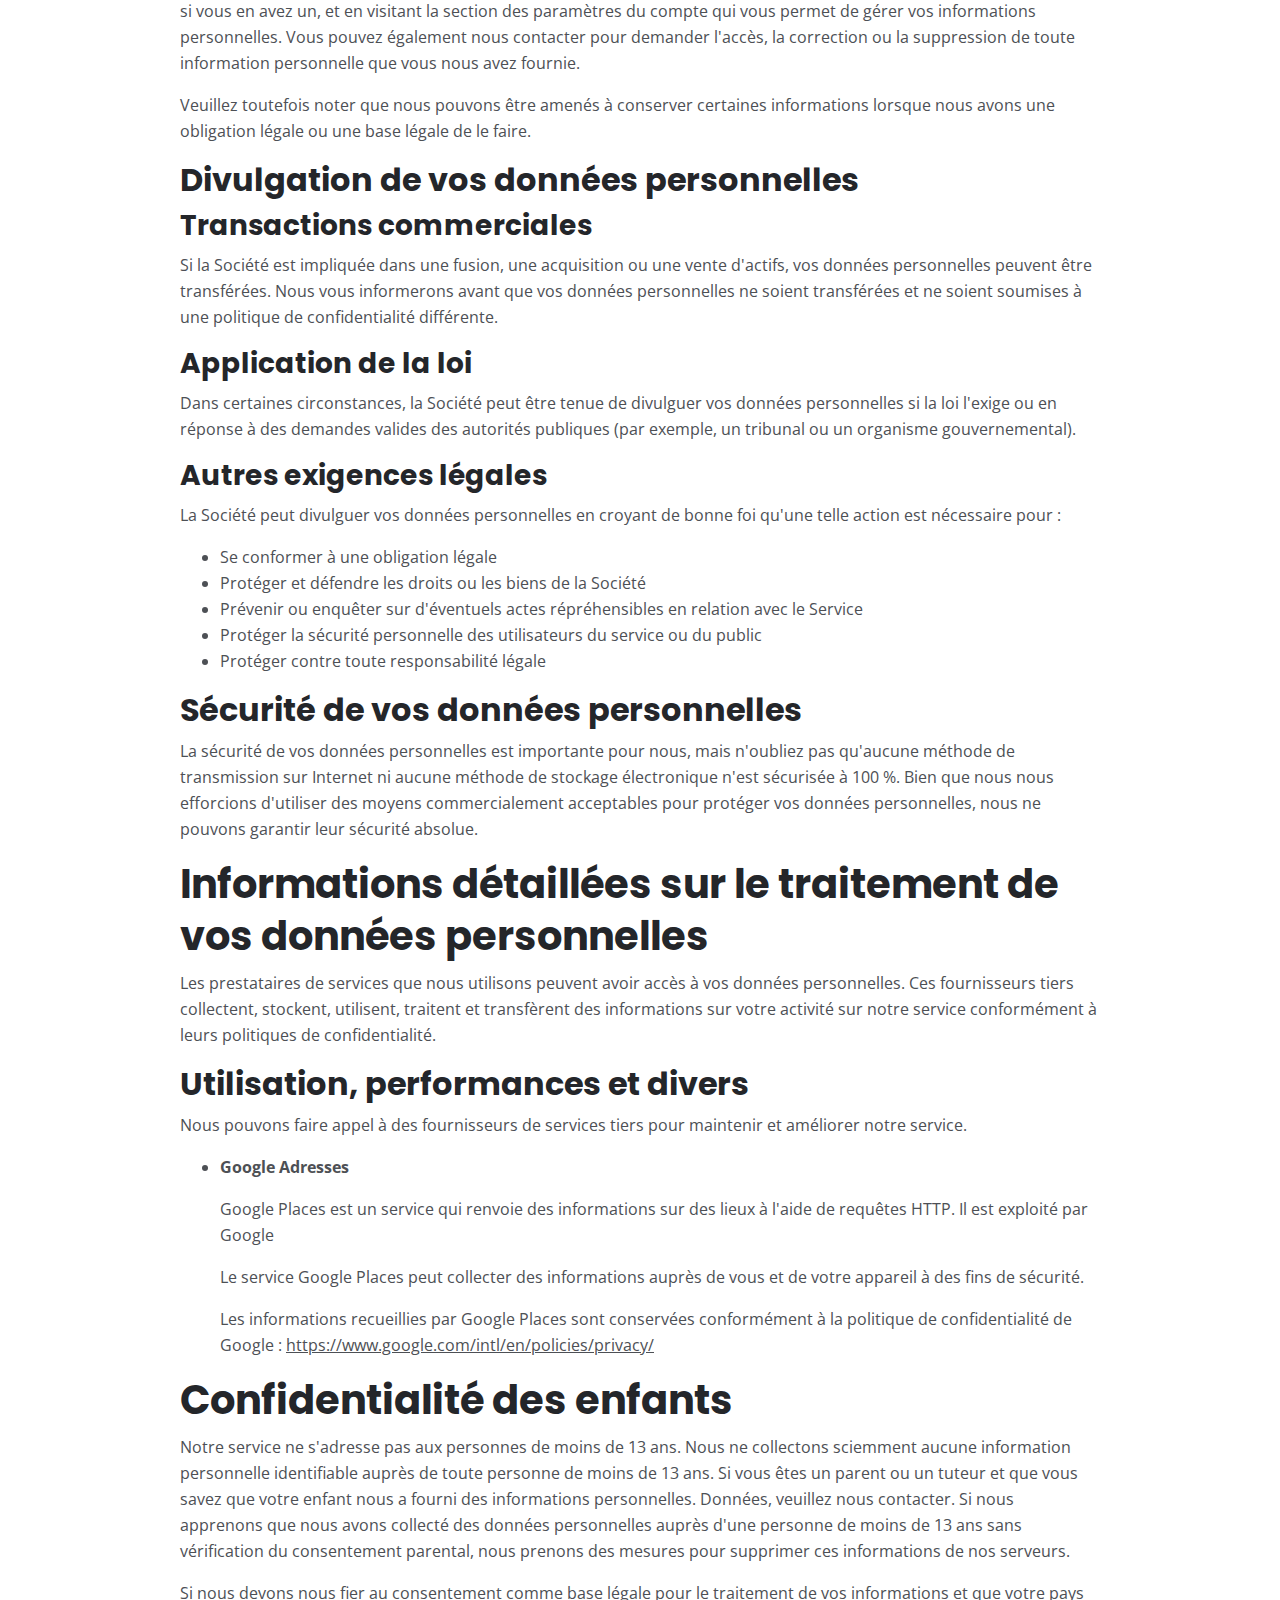
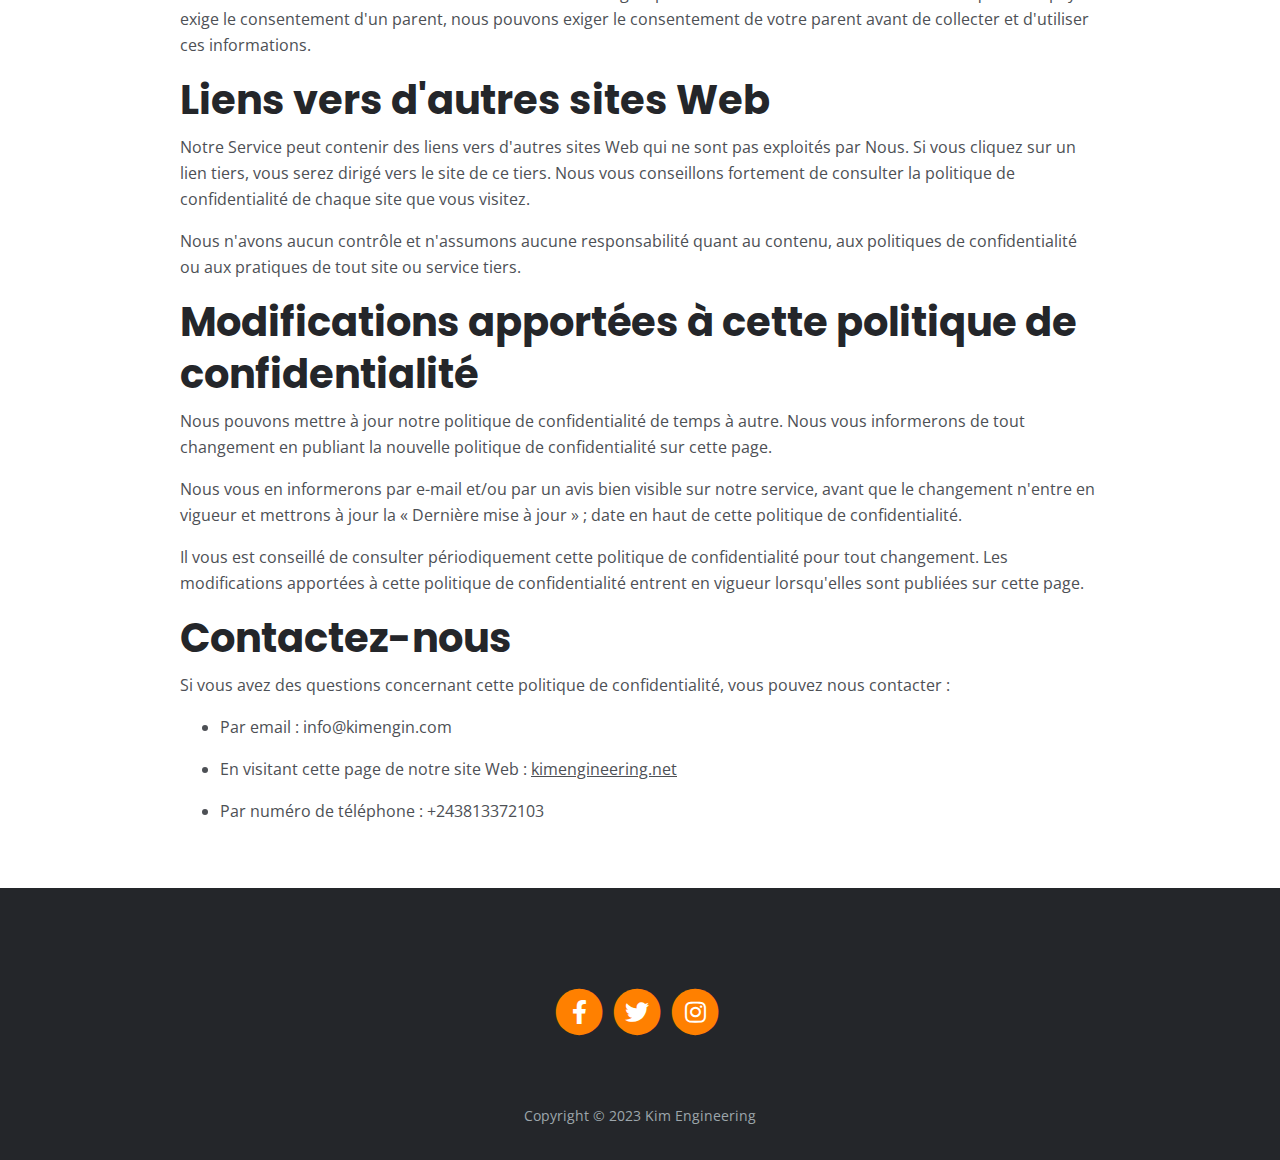
==== commit 3ff8e657: "Merge pull request #1 from Christophe4514/main" ====
--- a/privacy.html
+++ b/privacy.html
@@ -34,7 +34,8 @@
         <div class="container">
             <div class="row">
                 <div class="col-xl-10 offset-xl-1">
-                    <h1>Privacy Policy</h1>
+                    <h1>Politique de confidentialité</h1>
+                    <p>Dernière mise à jour : 10 octobre 2023</p>
                 </div> <!-- end of col -->
             </div> <!-- end of row -->
         </div> <!-- end of container -->
@@ -44,167 +45,224 @@
 
     <!-- Basic -->
     <div class="ex-basic-1 pt-5 pb-5">
+        <p class="container">Cette politique de confidentialité décrit nos politiques et procédures relatives à la collecte,
+             à l'utilisation et à la divulgation de vos informations lorsque vous utilisez le service et vous 
+             informe de vos droits à la vie privée et de la manière dont la loi vous protège. <br><br>
+
+             Nous utilisons vos données personnelles pour fournir et améliorer le service. En utilisant le Service, 
+             vous acceptez la collecte et l'utilisation d'informations conformément à la présente politique de 
+             confidentialité. Cette politique de confidentialité a été créée par l'équipe judiciaire de Kimengineering
+        </p>
         <div class="container">
             <div class="row">
                 <div class="col-xl-10 offset-xl-1">
-                    <h2 class="mt-5 mb-3">1. Private data we receive and collect</h2>
-                    <p class="mb-5">Leon also automatically collects and receives certain information from your computer
-                        or mobile device, including the activities you perform on our Website, the Platforms, and the
-                        Applications, the type of hardware and software you are using (for example, your operating
-                        system or browser), and information obtained</p>
-                    <h3>1.1. For example each time you visit the website</h3>
-                    <p class="mb-5">For example, each time you visit the Website or otherwise use the Services, we
-                        automatically collect your IP address, browser and device type, access times, the web page from
-                        which you came, the regions from which you navigate the web page, and the web page(s) you access
-                        (as applicable). There is more to this section and we want.</p>
-                    <h3>1.2. When you first register for a leon account</h3>
-                    <p class="mb-5">Your billing address and any necessary other information to complete any financial
-                        transaction, and when making purchases through the Services, we may also collect your credit
-                        card or PayPal information or any other sensitive data that might be acquired by third parties
-                        not involved in the process</p>
-
-                    <h2 class="mb-3">2. Advantages of working with vera</h2>
-                    <p>Leon Landing Page Template uses visitors' data for the following general purposes and for other
-                        specific ones that are important. To identify you when you login to your account so we can start
-                        or user security process for the entire session and duration. Enable us to operate the Services
-                        and provide them to you without fear of losing.</p>
-                    <p class="mb-4">Verify your transactions and for purchase confirmation, billing, security, and
-                        authentication (including security tokens for communication with installed). Always take
-                        security measures like not saving passwords in your browser or writing them down. analyze the
-                        Website or the other Services and information about our visitors.</p>
-                    <ul class="list-unstyled li-space-lg mb-4">
-                        <li class="media">
-                            <i class="fas fa-square"></i>
-                            <div class="media-body"><strong>To identify you</strong> when you login to your account so
-                                we can start or user security process for the entire session and duration and the need
-                                to protect sensitive data for the user and their company</div>
-                        </li>
-                        <li class="media">
-                            <i class="fas fa-square"></i>
-                            <div class="media-body"><strong>To enable us</strong> to operate the Services and provide
-                                them to you without fear of losing precious confidential information of your users and
-                                find more stuff to place on the shelves</div>
-                        </li>
-                        <li class="media">
-                            <i class="fas fa-square"></i>
-                            <div class="media-body"><strong>To verify your</strong> transactions and for purchase
-                                confirmation, billing, security, and authentication (including security tokens for
-                                communication with installed). Always take security measures</div>
-                        </li>
-                    </ul>
-                    <p class="mb-5">Like not saving passwords in your browser or writing them down. To analyze the
-                        Website or the other Services and information about our visitors and users, including research
-                        into our user demographics and user behaviour in order to improve our content and Services that
-                        are offered by the system and other third party companies.</p>
-                    <div class="text-box mb-5">
-                        <h3>Contact you about your account and provide customer</h3>
-                        <p>Share aggregate (non-identifiable) statistics about users of the Services to prospective
-                            advertisers and partners. Keep you informed about the Services, features, surveys,
-                            newsletters, offers, surveys, newsletters, offers, contests and events we think you may find
-                            useful or which you have requested from us sell or market Leon Landing Page products and
-                            services to you or in other parts.</p>
-                    </div> <!-- end of text-box -->
-
-                    <h2 class="mb-3">3. Better understand your needs</h2>
-                    <p class="mb-5"> In the aggregate, diagnose problems, analyze trends, improve the features and
-                        usability of the Services, and better understand and market to our customers and users. Keep the
-                        Services safe and secure for everyone using the app from administrators to regular users with
-                        limited rights and other aspects of the business</p>
-                    <h3>3.1. In these ways please stop using the services</h3>
-                    <p class="mb-5">Leon Landing Page uses tracking technology on the landing page, in the Applications,
-                        and in the Platforms, including mobile application identifiers and a unique Hootsuite user ID to
-                        help us recognize you across different Services, to monitor usage and web traffic routing for
-                        the Services, and to customize.</p>
-                    <h3>3.2. By visiting leon or using the services you agree</h3>
-                    <p class="mb-5">For example, each time you visit the Website or otherwise use the Services, we
-                        automatically collect your IP address, browser and device type, access times, the web page from
-                        which you came, the regions from which you navigate the web page , and the web page(s) you
-                        access. When you first register for a Leon account.</p>
-                    <div class="text-box mb-5">
-                        <ul class="list-unstyled li-space-lg">
-                            <li class="media">
-                                <i class="fas fa-square"></i>
-                                <div class="media-body"><strong>To identify you</strong> when you login to your account
-                                    so we can start or user security process for the entire session and duration and the
-                                    need to protect sensitive data for the user and their company</div>
-                            </li>
-                            <li class="media">
-                                <i class="fas fa-square"></i>
-                                <div class="media-body"><strong>To enable us</strong> to operate the Services and
-                                    provide them to you without fear of losing precious confidential information of your
-                                    users and find more stuff to place on the shelves</div>
-                            </li>
-                            <li class="media">
-                                <i class="fas fa-square"></i>
-                                <div class="media-body"><strong>To verify your</strong> transactions and for purchase
-                                    confirmation, billing, security, and authentication (including security tokens for
-                                    communication with installed). Always take security measures</div>
-                            </li>
-                            <li class="media">
-                                <i class="fas fa-square"></i>
-                                <div class="media-body"><strong>To better understand</strong> your needs and the needs
-                                    of users in the aggregate, diagnose problems, analyze trends, improve the features
-                                    and usability of the Services, and better understand and market</div>
-                            </li>
-                            <li class="media">
-                                <i class="fas fa-square"></i>
-                                <div class="media-body"><strong>We also use</strong> non-identifiable information
-                                    gathered for statistical purposes to keep track of the number of visits to the
-                                    Services with a view to introducing improvements and improve</div>
-                            </li>
-                        </ul>
-                    </div> <!-- end of text-box -->
-
-                    <h2 class="mb-3">4. We may share this type of statistical sata</h2>
-                    <p class="mb-4">Sell or market Leon Landing Page products and services to you or in other parts of
-                        the world where legislation is less restrictive. Needs and the needs of users in the aggregate,
-                        diagnose problems, analyze trends, improve the features and usability of the Services, and
-                        better understand and market to our customers and users</p>
-                    <ul class="list-unstyled li-space-lg mb-5">
-                        <li class="media">
-                            <strong>1.</strong>
-                            <div class="media-body"><strong>Details lightbox</strong> for more details information,
-                                statistics numbers for important values, card slider for testimonials, image slider for
-                                customer logos and working forms positioned in the right place</div>
-                        </li>
-                        <li class="media">
-                            <strong>2.</strong>
-                            <div class="media-body"><strong>Some useful extra</strong> pages are bundled with the
-                                template lik article details, terms conditions and privacy policy which can be
-                                customized as per your requirements and other user needs manifested in emails</div>
-                        </li>
-                        <li class="media">
-                            <strong>3.</strong>
-                            <div class="media-body"><strong>Riga has an impactful</strong> dark style design combined
-                                with warm colors and angular background shapes with the unique goal of making your
-                                mobile app stand out from the crowd needs to see this app</div>
-                        </li>
-                        <li class="media">
-                            <strong>4.</strong>
-                            <div class="media-body"><strong>Leon is an easy</strong> to customize landing page HTML
-                                template built with Bootstrap for promoting mobile apps to the online audience and
-                                making visitors download them from app stores built by the media companies</div>
-                        </li>
-                        <li class="media">
-                            <strong>5.</strong>
-                            <div class="media-body"><strong>This template</strong> is built with HTML, CSS and Bootstrap
-                                to ensure the highest flexibility for all users. All designers, developers and
-                                tech-savvy people will be able to customize and modify all required aspects</div>
-                        </li>
-                    </ul>
-
-                    <div class="text-box mb-5">
-                        <h3>Among the features you will find details lightbox</h3>
-                        <p>For more details information, tabbed content for feature details, video lightbox, card slider
-                            for testimonials, statistics numbers for important values, image slider for customer logos,
-                            dropdown navigation and useful extra pages for article details, terms conditions and privacy
-                            policy light design. Build an engaging online presentation for your mobile app and convince
-                            visitors to return.</p>
-                    </div> <!-- end of text-box -->
-                    <p class="mb-5">Help you showcase your mobile app online and persuade visitors to download it from
-                        the app stores. The author used Bootstrap to build the template and integrated a nice animated
-                        navigation that slides from outside the screen. Features include an eye catching morphtext in
-                        the header, details lightbox and other features.</p>
+                    <h1 class="mt-5 mb-3">Interpretation et Definitions</h1>
+                    <h2 class="mt-5 mb-3">Interpretation</h2>
+                    <p class="mb-5">Les mots dont la lettre initiale est en majuscule ont des significations définies 
+                        dans les conditions suivantes. Les définitions suivantes auront la même signification qu’elles
+                         apparaissent au singulier ou au pluriel.</p>
+                    
+                        <h3>définitions</h3>
+
+                    <p class="mb-5">Aux fins de cette politique de confidentialité :</p>
+                    <ul>
+                        <li>
+                            <p><strong>Compte</strong> désigne un compte unique créé pour vous permettre d'accéder à notre service ou à des parties de notre service.</p>
+                        </li>
+                        <li>
+                            <p><strong>Affilié</strong> désigne une entité qui contrôle, est contrôlée par ou est sous contrôle commun avec une partie, où le « contrôle »  désigne la propriété de 50 % ou plus des actions, participations ou autres titres donnant droit à voter pour l'élection des administrateurs ou de toute autre autorité de gestion.</p>
+                        </li>
+                        <li>
+                            <p><strong>Application</strong> fait référence à l'application log'in, le logiciel fourni par la Société.</p>
+                        </li>
+                        <li>
+                            <p><strong>Société</strong> (désignée par « la Société », « Nous », « Notre » ou « Notre » dans le présent Accord) fait référence à l'application Log'in App.</p>
+                        </li>
+                        <li>
+                            <p><strong>Pays</strong> fait référence à : Congo - Kinshasa</p>
+                        </li>
+                        <li>
+                            <p><strong>Appareil</strong> désigne tout appareil pouvant accéder au Service, tel qu'un ordinateur, un téléphone portable ou une tablette numérique.</p>
+                        </li>
+                        <li>
+                            <p><strong>Les données personnelles</strong> désignent toute information relative à une personne identifiée ou identifiable.</p>
+                        </li>
+                        <li>
+                            <p><strong>Service</strong> fait référence à l'Application.</p>
+                        </li>
+                        <li>
+                        <p><strong>Prestataire de services</strong> désigne toute personne physique ou morale qui traite les données pour le compte de la Société. Il fait référence à des sociétés tierces ou à des personnes employées par la Société pour faciliter le Service, pour fournir le Service au nom de la Société, pour exécuter des services liés au Service ou pour aider la Société à analyser la manière dont le Service est utilisé.</ p>
+                        </li>
+                        <li>
+                            <p><strong>Données d'utilisation</strong> font référence aux données collectées automatiquement, soit générées par l'utilisation du Service, soit à partir de l'infrastructure du Service elle-même (par exemple, la durée d'une visite d'une page).</p>
+                        </li>
+                        <li>
+                            <p><strong>Vous</strong> désigne la personne qui accède ou utilise le Service, ou la société ou toute autre entité juridique au nom de laquelle cette personne accède ou utilise le Service, selon le cas.</p>
+                        </li>
+                    </ul>
+                    
+                    <h1 class="mb-3">Collecte et utilisation de vos données personnelles</h1>
+                    
+                    <h2 class="mb-4">Types de données collectées</h2>
+                    
+                    <h3 class="mb-5">Données personnelles</h3>
+                    
+                    <p class="mb-5">Lors de l'utilisation de notre service, nous pouvons vous demander de nous fournir certaines informations personnelles identifiables qui peuvent être utilisées pour vous contacter ou vous identifier. Les informations personnelles identifiables peuvent inclure, sans s'y limiter :</p>
+                    <ul>
+                        <li>
+                        <p>Adresse e-mail</p>
+                        </li>
+                        <li>
+                        <p>Prénom et nom</p>
+                        </li>
+                        <li>
+                        <p>Numéro de téléphone</p>
+                        </li>
+                        <li>
+                        <p>Adresse, État, province, code postal, ville</p>
+                        </li>
+                        <li>
+                        <p>Données d'utilisation</p>
+                        </li>
+                    </ul>
+                    <h3 class="mb-3">Données d'utilisation</h3>
+
+                    <p>Les données d'utilisation sont collectées automatiquement lors de l'utilisation du service.</p>
+                    <p>Les données d'utilisation peuvent inclure des informations telles que l'adresse de protocole Internet de votre appareil (par exemple, l'adresse IP), le type de navigateur, la version du navigateur, les pages de notre service que vous visitez, l'heure et la date de votre visite, le temps passé sur ces pages. , identifiants uniques de l'appareil et autres données de diagnostic.</p>
+                    <p>Lorsque vous accédez au Service via ou via un appareil mobile, nous pouvons collecter automatiquement certaines informations, notamment, mais sans s'y limiter, le type d'appareil mobile que vous utilisez, l'identifiant unique de votre appareil mobile, l'adresse IP de votre appareil mobile. , Votre système d'exploitation mobile, le type de navigateur Internet mobile que vous utilisez, les identifiants uniques de l'appareil et d'autres données de diagnostic.</p>
+                    <p>Nous pouvons également collecter des informations que votre navigateur envoie chaque fois que vous visitez notre service ou lorsque vous accédez au service via ou via un appareil mobile.</p>
+
+
+                    <h2 class="mb-3">Utilisation de vos données personnelles</h2>
+
+                    <p>La Société peut utiliser les données personnelles aux fins suivantes :</p>
+                    <ul>
+                    <li>
+                    <p><strong>Fournir et maintenir notre service</strong>, y compris pour surveiller l'utilisation de notre service.</p>
+                    </li>
+                    <li>
+                    <p><strong>Pour gérer votre compte :</strong> pour gérer votre inscription en tant qu'utilisateur du Service. Les données personnelles que vous fournissez peuvent vous donner accès à différentes fonctionnalités du service qui sont à votre disposition en tant qu'utilisateur enregistré.</p>
+                    </li>
+                    <li>
+                    <p><strong>Pour l'exécution d'un contrat :</strong> l'élaboration, le respect et l'exécution du contrat d'achat des produits, articles ou services que vous avez achetés ou de tout autre contrat avec nous via le Service.</strong> p>
+                    </li>
+                    <li>
+                    <p><strong>Pour vous contacter :</strong> Pour vous contacter par e-mail, appels téléphoniques, SMS ou autres formes de communication électronique équivalentes, telles que les notifications push d'une application mobile concernant les mises à jour ou les communications informatives liées aux fonctionnalités, produits ou services sous-traités, y compris les mises à jour de sécurité, lorsque cela est nécessaire ou raisonnable pour leur mise en œuvre.</p>
+                    </li>
+                    <li>
+                    <p><strong>Pour vous fournir</strong> des actualités, des offres spéciales et des informations générales sur d'autres biens, services et événements que nous proposons et qui sont similaires à ceux que vous avez déjà achetés ou sur lesquels vous avez demandé, sauf si vous avez choisi de ne pas le faire. recevoir de telles informations.</p>
+                    </li>
+                    <li>
+                    <p><strong>Pour gérer vos demandes :</strong> Pour répondre et gérer vos demandes envers nous.</p>
+                    </li>
+                    <li>
+                    <p><strong>Pour les transferts d'entreprises :</strong> Nous pouvons utiliser vos informations pour évaluer ou mener une fusion, une cession, une restructuration, une réorganisation, une dissolution ou toute autre vente ou transfert de tout ou partie de nos actifs, que ce soit en tant que en continuité d'exploitation ou dans le cadre d'une faillite, d'une liquidation ou d'une procédure similaire, dans laquelle les données personnelles que nous détenons sur les utilisateurs de nos services font partie des actifs transférés.</p>
+                    </li>
+                    <li>
+                    <p><strong>À d'autres fins</strong> : nous pouvons utiliser vos informations à d'autres fins, telles que l'analyse de données, l'identification des tendances d'utilisation, la détermination de l'efficacité de nos campagnes promotionnelles et l'évaluation et l'amélioration de nos services, produits et services. , le marketing et votre expérience.</p>
+                    </li>
+                    </ul>
+                    <p>Nous pouvons partager vos informations personnelles dans les situations suivantes :</p>
+                    <ul>
+                    <li><strong>Avec les fournisseurs de services :</strong> nous pouvons partager vos informations personnelles avec des fournisseurs de services pour surveiller et analyser l'utilisation de notre service et pour vous contacter.</li>
+                    <li><strong>Pour les transferts d'entreprises :</strong> Nous pouvons partager ou transférer vos informations personnelles dans le cadre ou pendant les négociations de toute fusion, vente des actifs de la Société, financement ou acquisition de tout ou partie de Notre affaires à une autre entreprise.</li>
+                    <li><strong>Avec nos affiliés :</strong> nous pouvons partager vos informations avec nos affiliés, auquel cas nous exigerons de ces affiliés qu'ils respectent cette politique de confidentialité. Les sociétés affiliées comprennent notre société mère et toutes autres filiales, partenaires de coentreprise ou autres sociétés que nous contrôlons ou qui sont sous contrôle commun avec nous.</li>
+                    <li><strong>Avec des partenaires commerciaux :</strong> nous pouvons partager vos informations avec nos partenaires commerciaux pour vous proposer certains produits, services ou promotions.</li>
+                    <li><strong>Avec d'autres utilisateurs</strong> : lorsque vous partagez des informations personnelles ou interagissez de toute autre manière dans les espaces publics avec d'autres utilisateurs, ces informations peuvent être consultées par tous les utilisateurs et peuvent être distribuées publiquement à l'extérieur.</li>
+                    <li><strong>Avec votre consentement</strong> : nous pouvons divulguer vos informations personnelles à toute autre fin avec votre consentement.</li>
+                    </ul>
+
+                    <h2>Conservation de vos données personnelles</h2>
+
+                    <p>La Société conservera vos données personnelles uniquement aussi longtemps que nécessaire aux fins énoncées dans la présente politique de confidentialité. Nous conserverons et utiliserons vos données personnelles dans la mesure nécessaire pour nous conformer à nos obligations légales (par exemple, si nous sommes tenus de conserver vos données pour nous conformer aux lois applicables), résoudre les litiges et faire respecter nos accords et politiques juridiques.</ p>
+                    <p>La Société conservera également les données d'utilisation à des fins d'analyse interne. Les données d'utilisation sont généralement conservées pendant une période plus courte, sauf lorsque ces données sont utilisées pour renforcer la sécurité ou pour améliorer la fonctionnalité de notre service, ou lorsque nous sommes légalement tenus de conserver ces données pendant des périodes plus longues.</p>
+                    
+                    <h2>Transfert de vos données personnelles</h2>
+                    
+                    <p>Vos informations, y compris vos données personnelles, sont traitées dans les bureaux opérationnels de la Société et dans tout autre endroit où se trouvent les parties impliquées dans le traitement. Cela signifie que ces informations peuvent être transférées vers (et conservées sur) des ordinateurs situés en dehors de votre état, province, pays ou autre juridiction gouvernementale où les lois sur la protection des données peuvent différer de celles de votre juridiction.</p>
+                    <p>Votre consentement à cette politique de confidentialité suivi de votre soumission de ces informations représente votre accord à ce transfert.</p>
+                    <p>La Société prendra toutes les mesures raisonnablement nécessaires pour garantir que vos données sont traitées de manière sécurisée et conformément à la présente politique de confidentialité et aucun transfert de vos données personnelles n'aura lieu vers une organisation ou un pays à moins que des contrôles adéquats ne soient en place, notamment la sécurité de vos données et autres informations personnelles.</p>
+                    
+                    <h2>Supprimez vos données personnelles</h2>
+                    
+                    <p>Vous avez le droit de supprimer ou de demander que nous vous aidions à supprimer les données personnelles que nous avons collectées à votre sujet.</p>
+                    <p>Notre Service peut vous donner la possibilité de supprimer certaines informations vous concernant du Service.</p>
+                    <p>Vous pouvez mettre à jour, modifier ou supprimer vos informations à tout moment en vous connectant à votre compte, si vous en avez un, et en visitant la section des paramètres du compte qui vous permet de gérer vos informations personnelles. Vous pouvez également nous contacter pour demander l'accès, la correction ou la suppression de toute information personnelle que vous nous avez fournie.</p>
+                    <p>Veuillez toutefois noter que nous pouvons être amenés à conserver certaines informations lorsque nous avons une obligation légale ou une base légale de le faire.</p>
+
+                    <h2>Divulgation de vos données personnelles</h2>
+
+                    <h3>Transactions commerciales</h3>
+                    
+                    <p>Si la Société est impliquée dans une fusion, une acquisition ou une vente d'actifs, vos données personnelles peuvent être transférées. Nous vous informerons avant que vos données personnelles ne soient transférées et ne soient soumises à une politique de confidentialité différente.</p>
+                    
+                    <h3> Application de la loi</h3>
+                    
+                    <p>Dans certaines circonstances, la Société peut être tenue de divulguer vos données personnelles si la loi l'exige ou en réponse à des demandes valides des autorités publiques (par exemple, un tribunal ou un organisme gouvernemental).</p>
+                    
+                    <h3>Autres exigences légales</h3>
+                    
+                    <p>La Société peut divulguer vos données personnelles en croyant de bonne foi qu'une telle action est nécessaire pour :</p>
+                    <ul>
+                        <li>Se conformer à une obligation légale</li>
+                        <li>Protéger et défendre les droits ou les biens de la Société</li>
+                        <li>Prévenir ou enquêter sur d'éventuels actes répréhensibles en relation avec le Service</li>
+                        <li>Protéger la sécurité personnelle des utilisateurs du service ou du public</li>
+                        <li>Protéger contre toute responsabilité légale</li>
+                    </ul>
+
+                    <h2> Sécurité de vos données personnelles</h2>
+                    
+                    <p>La sécurité de vos données personnelles est importante pour nous, mais n'oubliez pas qu'aucune méthode de transmission sur Internet ni aucune méthode de stockage électronique n'est sécurisée à 100 %. Bien que nous nous efforcions d'utiliser des moyens commercialement acceptables pour protéger vos données personnelles, nous ne pouvons garantir leur sécurité absolue.</p>
+                    
+                    <h1>Informations détaillées sur le traitement de vos données personnelles</h1>
+                    
+                    <p>Les prestataires de services que nous utilisons peuvent avoir accès à vos données personnelles. Ces fournisseurs tiers collectent, stockent, utilisent, traitent et transfèrent des informations sur votre activité sur notre service conformément à leurs politiques de confidentialité.</p>
+                    
+                    <h2>Utilisation, performances et divers</h2>
+                    
+                    <p>Nous pouvons faire appel à des fournisseurs de services tiers pour maintenir et améliorer notre service.</p>
+                    <ul>
+                        <li>
+                        <p><strong>Google Adresses</strong></p>
+                        <p>Google Places est un service qui renvoie des informations sur des lieux à l'aide de requêtes HTTP. Il est exploité par Google</p>
+                        <p>Le service Google Places peut collecter des informations auprès de vous et de votre appareil à des fins de sécurité.</p>
+                        <p>Les informations recueillies par Google Places sont conservées conformément à la politique de confidentialité de Google : <a href="https://www.google.com/intl/en/policies/privacy/" rel="external nofollow noopener " target="_blank">https://www.google.com/intl/en/policies/privacy/</a></p>
+                        </li>
+                    </ul>
+
+                    <h1>Confidentialité des enfants</h1>
+                    
+                    <p>Notre service ne s'adresse pas aux personnes de moins de 13 ans. Nous ne collectons sciemment aucune information personnelle identifiable auprès de toute personne de moins de 13 ans. Si vous êtes un parent ou un tuteur et que vous savez que votre enfant nous a fourni des informations personnelles. Données, veuillez nous contacter. Si nous apprenons que nous avons collecté des données personnelles auprès d'une personne de moins de 13 ans sans vérification du consentement parental, nous prenons des mesures pour supprimer ces informations de nos serveurs.</p>
+                    <p>Si nous devons nous fier au consentement comme base légale pour le traitement de vos informations et que votre pays exige le consentement d'un parent, nous pouvons exiger le consentement de votre parent avant de collecter et d'utiliser ces informations.</p>
+                    
+                    <h1>Liens vers d'autres sites Web</h1>
+                    
+                    <p>Notre Service peut contenir des liens vers d'autres sites Web qui ne sont pas exploités par Nous. Si vous cliquez sur un lien tiers, vous serez dirigé vers le site de ce tiers. Nous vous conseillons fortement de consulter la politique de confidentialité de chaque site que vous visitez.</p>
+                    <p>Nous n'avons aucun contrôle et n'assumons aucune responsabilité quant au contenu, aux politiques de confidentialité ou aux pratiques de tout site ou service tiers.</p>
+                    
+                    <h1>Modifications apportées à cette politique de confidentialité</h1>
+                    
+                    <p>Nous pouvons mettre à jour notre politique de confidentialité de temps à autre. Nous vous informerons de tout changement en publiant la nouvelle politique de confidentialité sur cette page.</p>
+                    <p>Nous vous en informerons par e-mail et/ou par un avis bien visible sur notre service, avant que le changement n'entre en vigueur et mettrons à jour la « Dernière mise à jour » ; date en haut de cette politique de confidentialité.</p>
+                    <p>Il vous est conseillé de consulter périodiquement cette politique de confidentialité pour tout changement. Les modifications apportées à cette politique de confidentialité entrent en vigueur lorsqu'elles sont publiées sur cette page.</p>
+                    
+                    <h1>Contactez-nous</h1>
+                    
+                    <p>Si vous avez des questions concernant cette politique de confidentialité, vous pouvez nous contacter :</p>
+                    
+                    <ul>
+                        <li>
+                        <p>Par email : info@kimengin.com</p>
+                        </li>
+                        <li>
+                        <p>En visitant cette page de notre site Web : <a href="kimengineering.net" rel="external nofollow noopener" target="_blank">kimengineering.net</a></p>
+                        </li>
+                        <li>
+                        <p>Par numéro de téléphone : +243813372103</p>
+                        </li>
+                    </ul>
+
                 </div> <!-- end of col -->
             </div> <!-- end of row -->
         </div> <!-- end of container -->
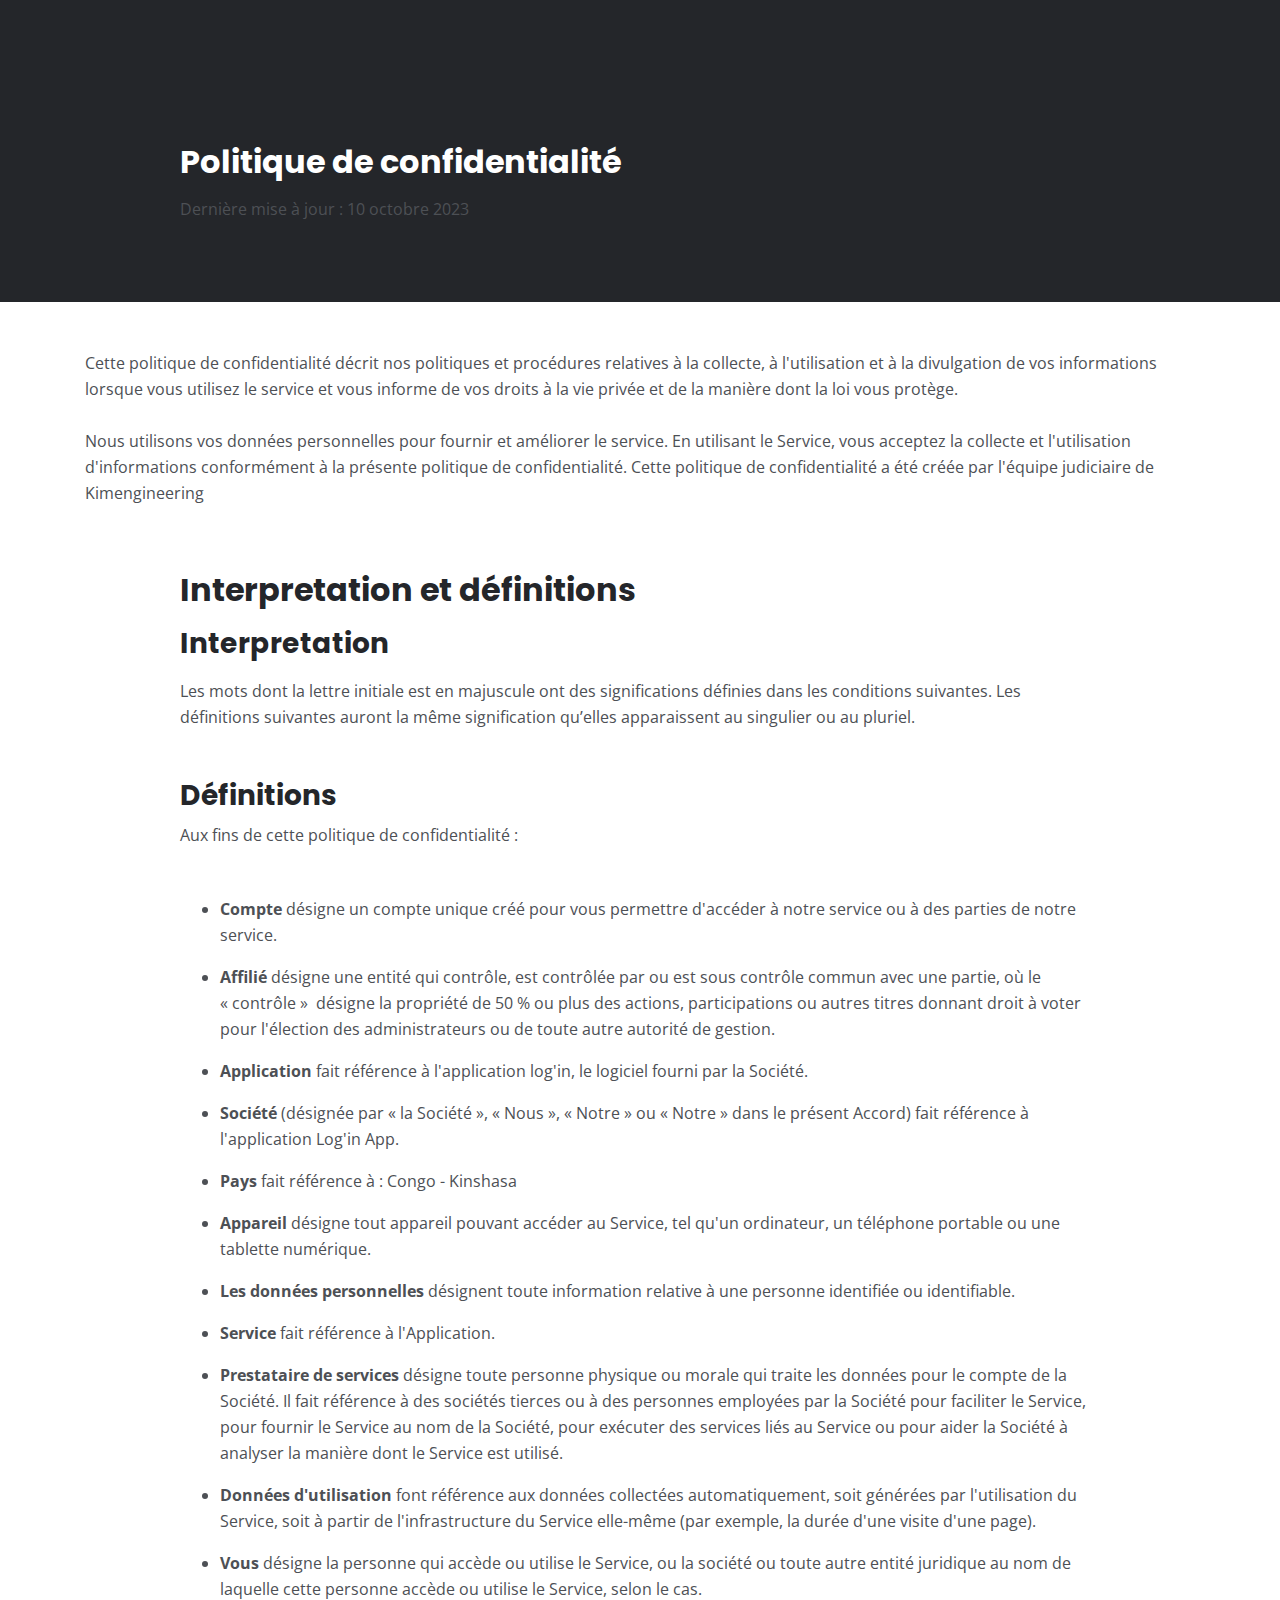
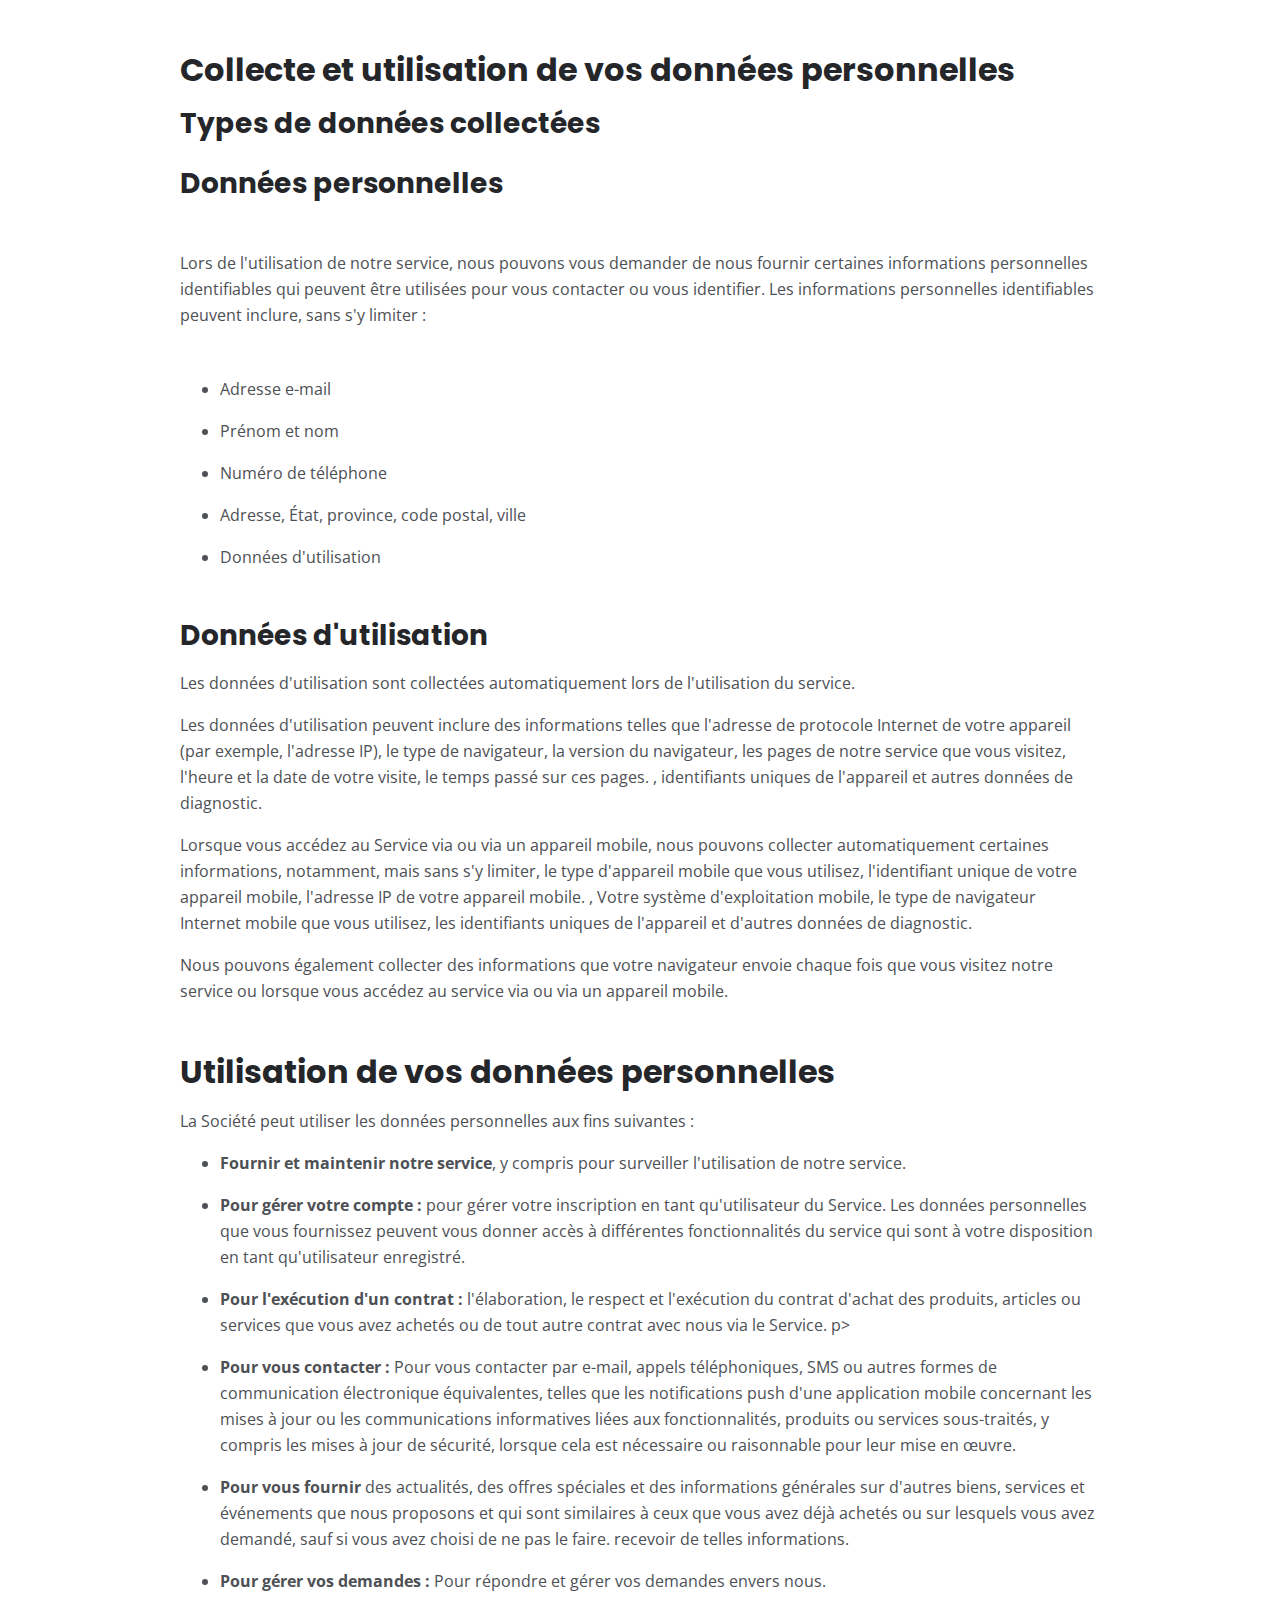
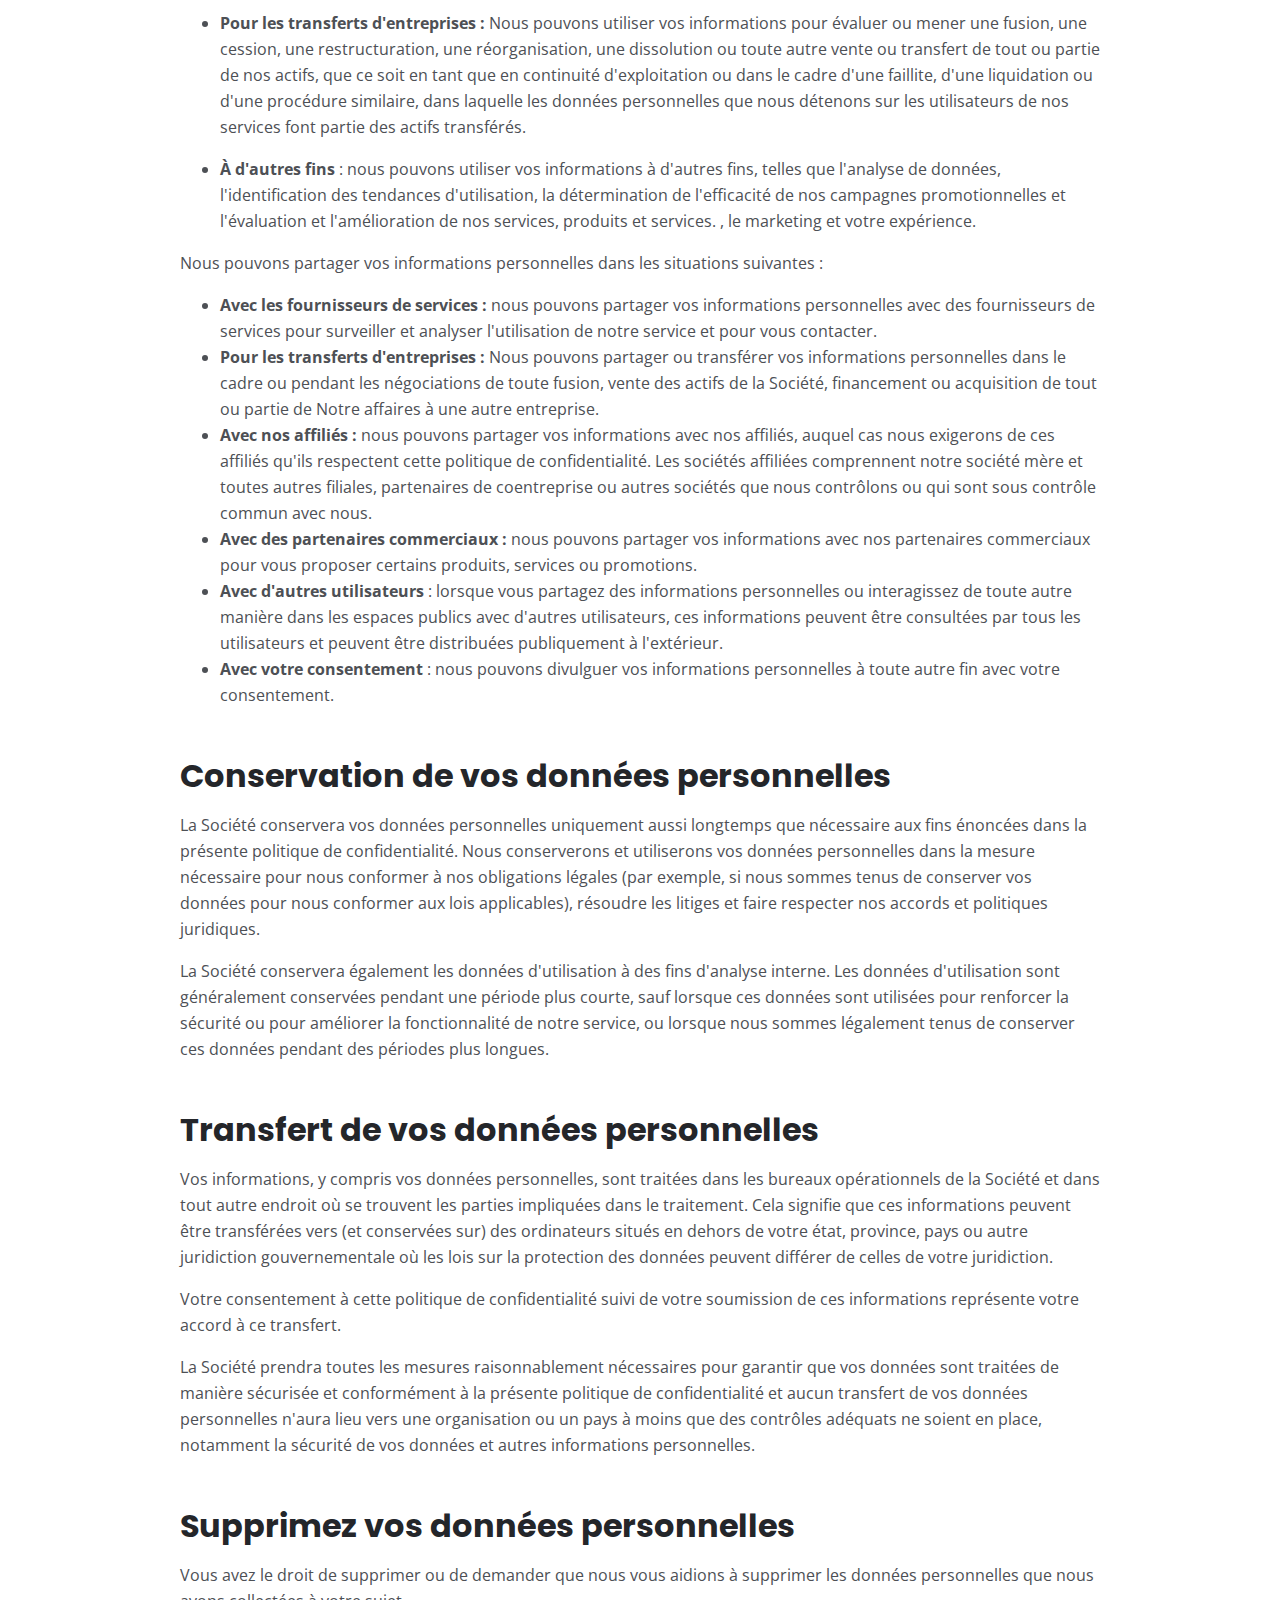
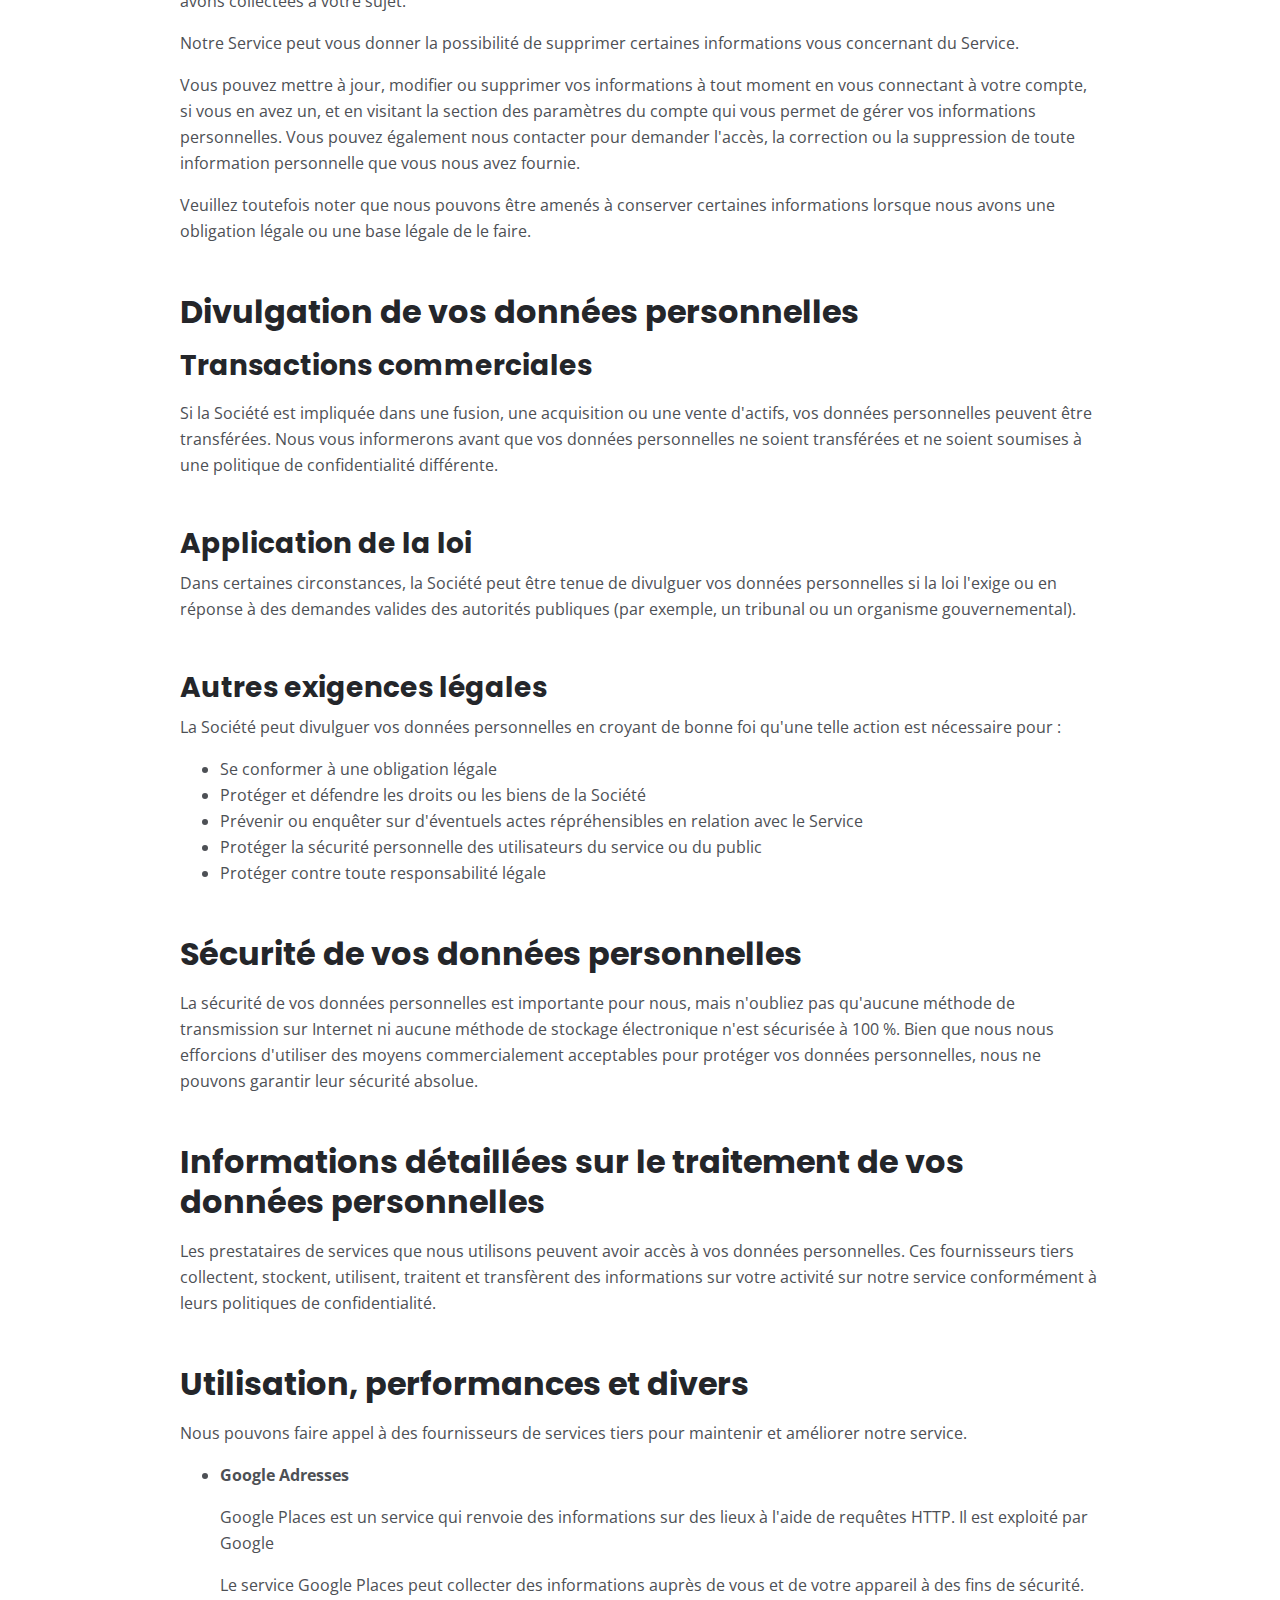
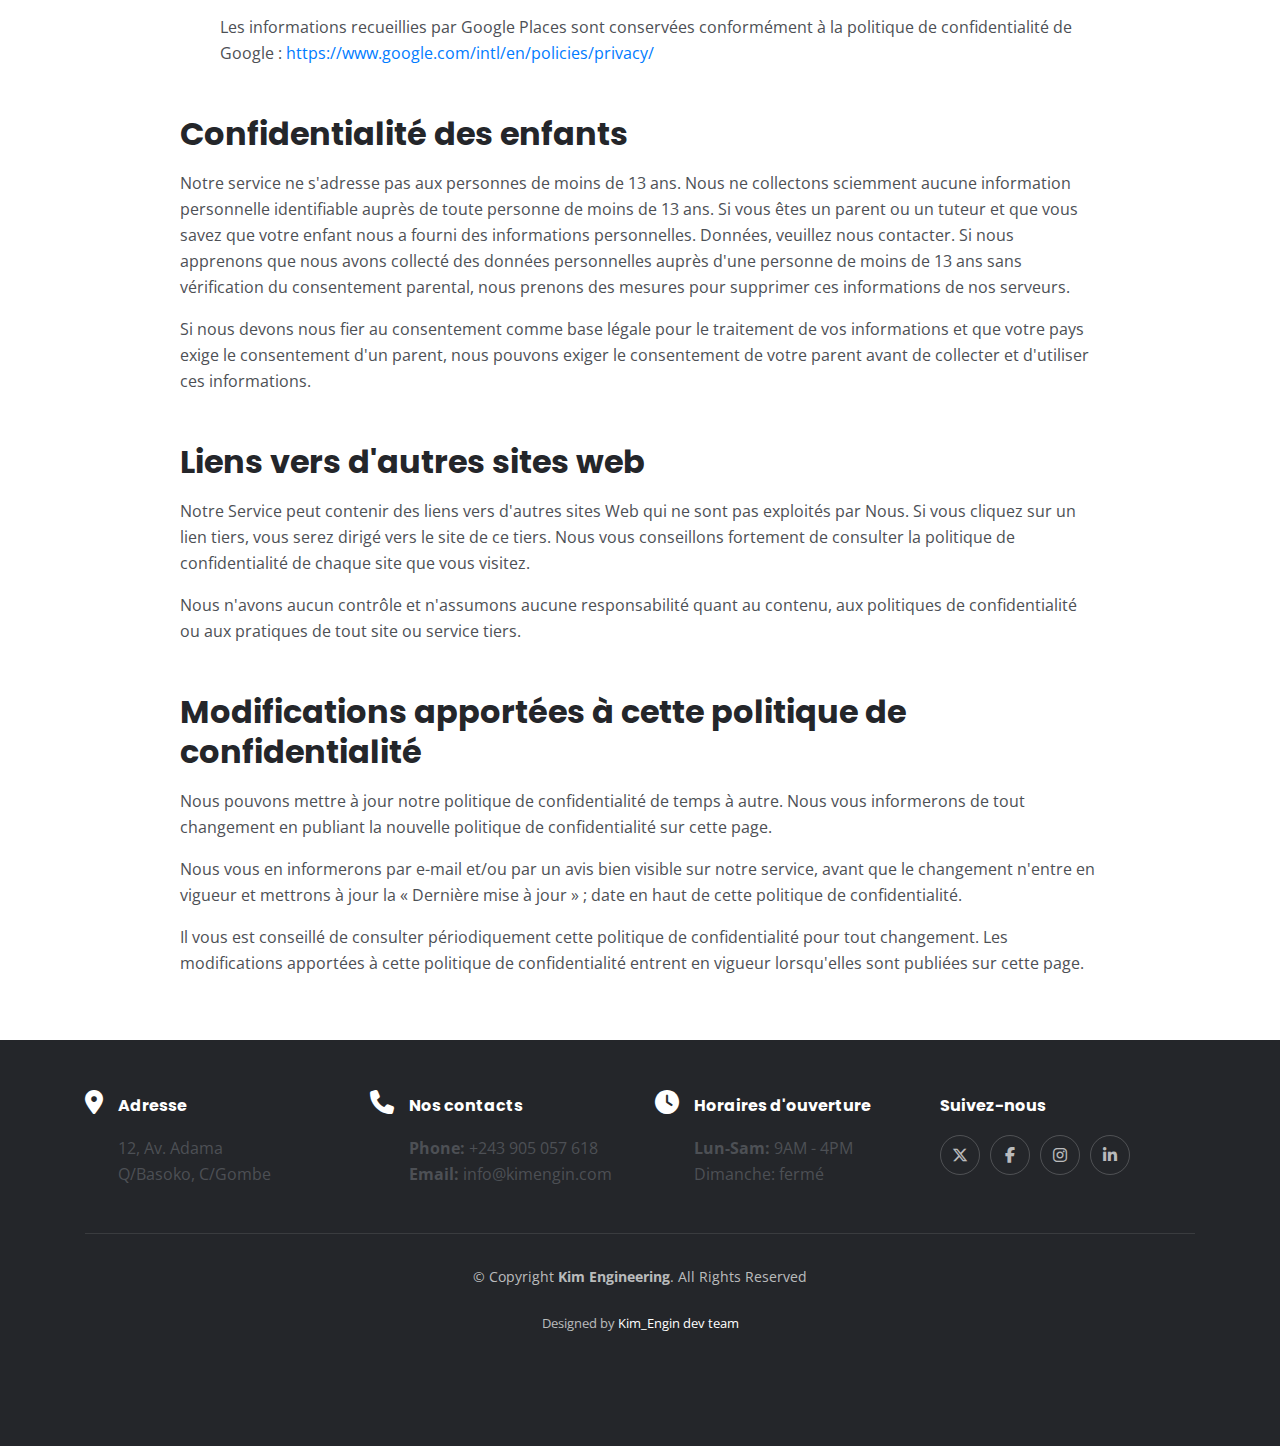
==== commit 71d4fdac: "Modification de la documenttation" ====
--- a/privacy.html
+++ b/privacy.html
@@ -23,6 +23,7 @@
     <link href="css/bootstrap.css" rel="stylesheet">
     <link href="css/fontawesome-all.css" rel="stylesheet">
     <link href="css/styles.css" rel="stylesheet">
+    <link rel="stylesheet" href="https://cdnjs.cloudflare.com/ajax/libs/font-awesome/6.4.2/css/all.min.css">
 
     <!-- Favicon  -->
     <link rel="icon" href="images/favicon.png">
@@ -56,13 +57,13 @@
         <div class="container">
             <div class="row">
                 <div class="col-xl-10 offset-xl-1">
-                    <h1 class="mt-5 mb-3">Interpretation et Definitions</h1>
-                    <h2 class="mt-5 mb-3">Interpretation</h2>
+                    <h2 class="mt-5 mb-3">Interpretation et définitions</h2>
+                    <h3 class="mt-3 mb-3">Interpretation</h3>
                     <p class="mb-5">Les mots dont la lettre initiale est en majuscule ont des significations définies 
                         dans les conditions suivantes. Les définitions suivantes auront la même signification qu’elles
                          apparaissent au singulier ou au pluriel.</p>
                     
-                        <h3>définitions</h3>
+                        <h3>Définitions</h3>
 
                     <p class="mb-5">Aux fins de cette politique de confidentialité :</p>
                     <ul>
@@ -101,9 +102,9 @@
                         </li>
                     </ul>
                     
-                    <h1 class="mb-3">Collecte et utilisation de vos données personnelles</h1>
-                    
-                    <h2 class="mb-4">Types de données collectées</h2>
+                    <h2 class="mb-3 mt-5">Collecte et utilisation de vos données personnelles</h2>
+                    
+                    <h3 class="mb-4">Types de données collectées</h3>
                     
                     <h3 class="mb-5">Données personnelles</h3>
                     
@@ -125,7 +126,7 @@
                         <p>Données d'utilisation</p>
                         </li>
                     </ul>
-                    <h3 class="mb-3">Données d'utilisation</h3>
+                    <h3 class="mb-3 mt-5">Données d'utilisation</h3>
 
                     <p>Les données d'utilisation sont collectées automatiquement lors de l'utilisation du service.</p>
                     <p>Les données d'utilisation peuvent inclure des informations telles que l'adresse de protocole Internet de votre appareil (par exemple, l'adresse IP), le type de navigateur, la version du navigateur, les pages de notre service que vous visitez, l'heure et la date de votre visite, le temps passé sur ces pages. , identifiants uniques de l'appareil et autres données de diagnostic.</p>
@@ -133,7 +134,7 @@
                     <p>Nous pouvons également collecter des informations que votre navigateur envoie chaque fois que vous visitez notre service ou lorsque vous accédez au service via ou via un appareil mobile.</p>
 
 
-                    <h2 class="mb-3">Utilisation de vos données personnelles</h2>
+                    <h2 class="mb-3 mt-5">Utilisation de vos données personnelles</h2>
 
                     <p>La Société peut utiliser les données personnelles aux fins suivantes :</p>
                     <ul>
@@ -172,35 +173,35 @@
                     <li><strong>Avec votre consentement</strong> : nous pouvons divulguer vos informations personnelles à toute autre fin avec votre consentement.</li>
                     </ul>
 
-                    <h2>Conservation de vos données personnelles</h2>
+                    <h2 class="mt-5 mb-3">Conservation de vos données personnelles</h2>
 
                     <p>La Société conservera vos données personnelles uniquement aussi longtemps que nécessaire aux fins énoncées dans la présente politique de confidentialité. Nous conserverons et utiliserons vos données personnelles dans la mesure nécessaire pour nous conformer à nos obligations légales (par exemple, si nous sommes tenus de conserver vos données pour nous conformer aux lois applicables), résoudre les litiges et faire respecter nos accords et politiques juridiques.</ p>
                     <p>La Société conservera également les données d'utilisation à des fins d'analyse interne. Les données d'utilisation sont généralement conservées pendant une période plus courte, sauf lorsque ces données sont utilisées pour renforcer la sécurité ou pour améliorer la fonctionnalité de notre service, ou lorsque nous sommes légalement tenus de conserver ces données pendant des périodes plus longues.</p>
                     
-                    <h2>Transfert de vos données personnelles</h2>
+                    <h2  class="mt-5 mb-3">Transfert de vos données personnelles</h2>
                     
                     <p>Vos informations, y compris vos données personnelles, sont traitées dans les bureaux opérationnels de la Société et dans tout autre endroit où se trouvent les parties impliquées dans le traitement. Cela signifie que ces informations peuvent être transférées vers (et conservées sur) des ordinateurs situés en dehors de votre état, province, pays ou autre juridiction gouvernementale où les lois sur la protection des données peuvent différer de celles de votre juridiction.</p>
                     <p>Votre consentement à cette politique de confidentialité suivi de votre soumission de ces informations représente votre accord à ce transfert.</p>
                     <p>La Société prendra toutes les mesures raisonnablement nécessaires pour garantir que vos données sont traitées de manière sécurisée et conformément à la présente politique de confidentialité et aucun transfert de vos données personnelles n'aura lieu vers une organisation ou un pays à moins que des contrôles adéquats ne soient en place, notamment la sécurité de vos données et autres informations personnelles.</p>
                     
-                    <h2>Supprimez vos données personnelles</h2>
+                    <h2  class="mt-5 mb-3">Supprimez vos données personnelles</h2>
                     
                     <p>Vous avez le droit de supprimer ou de demander que nous vous aidions à supprimer les données personnelles que nous avons collectées à votre sujet.</p>
                     <p>Notre Service peut vous donner la possibilité de supprimer certaines informations vous concernant du Service.</p>
                     <p>Vous pouvez mettre à jour, modifier ou supprimer vos informations à tout moment en vous connectant à votre compte, si vous en avez un, et en visitant la section des paramètres du compte qui vous permet de gérer vos informations personnelles. Vous pouvez également nous contacter pour demander l'accès, la correction ou la suppression de toute information personnelle que vous nous avez fournie.</p>
                     <p>Veuillez toutefois noter que nous pouvons être amenés à conserver certaines informations lorsque nous avons une obligation légale ou une base légale de le faire.</p>
 
-                    <h2>Divulgation de vos données personnelles</h2>
-
-                    <h3>Transactions commerciales</h3>
+                    <h2  class="mt-5">Divulgation de vos données personnelles</h2>
+
+                    <h3  class="mt-3 mb-3">Transactions commerciales</h3>
                     
                     <p>Si la Société est impliquée dans une fusion, une acquisition ou une vente d'actifs, vos données personnelles peuvent être transférées. Nous vous informerons avant que vos données personnelles ne soient transférées et ne soient soumises à une politique de confidentialité différente.</p>
                     
-                    <h3> Application de la loi</h3>
+                    <h3  class="mt-5"> Application de la loi</h3>
                     
                     <p>Dans certaines circonstances, la Société peut être tenue de divulguer vos données personnelles si la loi l'exige ou en réponse à des demandes valides des autorités publiques (par exemple, un tribunal ou un organisme gouvernemental).</p>
                     
-                    <h3>Autres exigences légales</h3>
+                    <h3 class="mt-5">Autres exigences légales</h3>
                     
                     <p>La Société peut divulguer vos données personnelles en croyant de bonne foi qu'une telle action est nécessaire pour :</p>
                     <ul>
@@ -211,15 +212,15 @@
                         <li>Protéger contre toute responsabilité légale</li>
                     </ul>
 
-                    <h2> Sécurité de vos données personnelles</h2>
+                    <h2 class="mt-5 mb-3"> Sécurité de vos données personnelles</h2>
                     
                     <p>La sécurité de vos données personnelles est importante pour nous, mais n'oubliez pas qu'aucune méthode de transmission sur Internet ni aucune méthode de stockage électronique n'est sécurisée à 100 %. Bien que nous nous efforcions d'utiliser des moyens commercialement acceptables pour protéger vos données personnelles, nous ne pouvons garantir leur sécurité absolue.</p>
                     
-                    <h1>Informations détaillées sur le traitement de vos données personnelles</h1>
+                    <h2 class="mt-5 mb-3">Informations détaillées sur le traitement de vos données personnelles</h2>
                     
                     <p>Les prestataires de services que nous utilisons peuvent avoir accès à vos données personnelles. Ces fournisseurs tiers collectent, stockent, utilisent, traitent et transfèrent des informations sur votre activité sur notre service conformément à leurs politiques de confidentialité.</p>
                     
-                    <h2>Utilisation, performances et divers</h2>
+                    <h2 class="mt-5 mb-3">Utilisation, performances et divers</h2>
                     
                     <p>Nous pouvons faire appel à des fournisseurs de services tiers pour maintenir et améliorer notre service.</p>
                     <ul>
@@ -231,37 +232,22 @@
                         </li>
                     </ul>
 
-                    <h1>Confidentialité des enfants</h1>
+                    <h2 class="mt-5 mb-3">Confidentialité des enfants</h2>
                     
                     <p>Notre service ne s'adresse pas aux personnes de moins de 13 ans. Nous ne collectons sciemment aucune information personnelle identifiable auprès de toute personne de moins de 13 ans. Si vous êtes un parent ou un tuteur et que vous savez que votre enfant nous a fourni des informations personnelles. Données, veuillez nous contacter. Si nous apprenons que nous avons collecté des données personnelles auprès d'une personne de moins de 13 ans sans vérification du consentement parental, nous prenons des mesures pour supprimer ces informations de nos serveurs.</p>
                     <p>Si nous devons nous fier au consentement comme base légale pour le traitement de vos informations et que votre pays exige le consentement d'un parent, nous pouvons exiger le consentement de votre parent avant de collecter et d'utiliser ces informations.</p>
                     
-                    <h1>Liens vers d'autres sites Web</h1>
+                    <h2 class="mt-5 mb-3">Liens vers d'autres sites web</h2>
                     
                     <p>Notre Service peut contenir des liens vers d'autres sites Web qui ne sont pas exploités par Nous. Si vous cliquez sur un lien tiers, vous serez dirigé vers le site de ce tiers. Nous vous conseillons fortement de consulter la politique de confidentialité de chaque site que vous visitez.</p>
                     <p>Nous n'avons aucun contrôle et n'assumons aucune responsabilité quant au contenu, aux politiques de confidentialité ou aux pratiques de tout site ou service tiers.</p>
                     
-                    <h1>Modifications apportées à cette politique de confidentialité</h1>
+                    <h2 class="mt-5 mb-3">Modifications apportées à cette politique de confidentialité</h2>
                     
                     <p>Nous pouvons mettre à jour notre politique de confidentialité de temps à autre. Nous vous informerons de tout changement en publiant la nouvelle politique de confidentialité sur cette page.</p>
                     <p>Nous vous en informerons par e-mail et/ou par un avis bien visible sur notre service, avant que le changement n'entre en vigueur et mettrons à jour la « Dernière mise à jour » ; date en haut de cette politique de confidentialité.</p>
                     <p>Il vous est conseillé de consulter périodiquement cette politique de confidentialité pour tout changement. Les modifications apportées à cette politique de confidentialité entrent en vigueur lorsqu'elles sont publiées sur cette page.</p>
                     
-                    <h1>Contactez-nous</h1>
-                    
-                    <p>Si vous avez des questions concernant cette politique de confidentialité, vous pouvez nous contacter :</p>
-                    
-                    <ul>
-                        <li>
-                        <p>Par email : info@kimengin.com</p>
-                        </li>
-                        <li>
-                        <p>En visitant cette page de notre site Web : <a href="kimengineering.net" rel="external nofollow noopener" target="_blank">kimengineering.net</a></p>
-                        </li>
-                        <li>
-                        <p>Par numéro de téléphone : +243813372103</p>
-                        </li>
-                    </ul>
 
                 </div> <!-- end of col -->
             </div> <!-- end of row -->
@@ -269,44 +255,80 @@
     </div> <!-- end of ex-basic-1 -->
 
 
-    <div class="footer bg-gray">
+    <footer id="footer" class="footer">
+
+        <div class="container mb-100">
+          <div class="row gy-3">
+            <div class="col-lg-3 col-md-6 d-flex">
+                <div class="footer-icon">
+                    <i class="fa-solid fa-location-dot"></i>
+                </div>
+              <div>
+                <h4>Adresse</h4>
+                <p>
+                  12, Av. Adama <br>
+                  Q/Basoko, C/Gombe<br>
+                </p>
+              </div>
+    
+            </div>
+    
+            <div class="col-lg-3 col-md-6 footer-links d-flex">
+              <div class="footer-icon">
+                <i class="fa-solid fa-phone"></i>
+              </div>
+              <div>
+                <h4>Nos contacts</h4>
+                <p>
+                  <strong>Phone:</strong> +243 905 057 618<br>
+                  <strong>Email:</strong> info@kimengin.com<br>
+                </p>
+              </div>
+            </div>
+    
+            <div class="col-lg-3 col-md-6 footer-links d-flex">
+                <div class="footer-icon">
+                    <i class="fa-solid fa-clock"></i>
+                  </div>
+              <div>
+                <h4>Horaires d'ouverture</h4>
+                <p>
+                  <strong>Lun-Sam: </strong>9AM - 4PM<br>
+                  Dimanche: fermé
+                </p>
+              </div>
+            </div>
+    
+            <div class="col-lg-3 col-md-6 footer-links">
+              <h4>Suivez-nous</h4>
+              <div class="social-links d-flex">
+                <a href="#" class="twitter"><i class="fa-brands fa-x-twitter"></i></a>
+                <a href="#" class="facebook"><i class="fa-brands fa-facebook-f"></i></a>
+                <a href="#" class="instagram"><i class="fa-brands fa-instagram"></i></a>
+                <a href="#" class="linkedin"><i class="fa-brands fa-linkedin-in"></i></a>
+              </div>
+            </div>
+    
+          </div>
+        </div>
+    
         <div class="container">
-            <div class="row">
-                <div class="col-lg-12">
-                    <div class="social-container">
-                        <span class="fa-stack">
-                            <a href="#your-link">
-                                <i class="fas fa-circle fa-stack-2x"></i>
-                                <i class="fab fa-facebook-f fa-stack-1x"></i>
-                            </a>
-                        </span>
-                        <span class="fa-stack">
-                            <a href="#your-link">
-                                <i class="fas fa-circle fa-stack-2x"></i>
-                                <i class="fab fa-twitter fa-stack-1x"></i>
-                            </a>
-                        </span>
-                        <span class="fa-stack">
-                            <a href="#your-link">
-                                <i class="fas fa-circle fa-stack-2x"></i>
-                                <i class="fab fa-instagram fa-stack-1x"></i>
-                            </a>
-                        </span>
-                    </div> <!-- end of social-container -->
-                </div> <!-- end of col -->
-            </div> <!-- end of row -->
-        </div> <!-- end of container -->
-    </div> <!-- end of footer -->  
-    <div class="copyright bg-gray">
-        <div class="container">
-            <div class="row">
-                <div class="col-lg-12">
-                    <p class="p-small">Copyright © 2023 <a class="no-line" href="#your-link">Kim Engineering</a></p>
-                </div> <!-- end of col -->
-            </div> <!-- enf of row -->
-        </div> <!-- end of container -->
-    </div> <!-- end of copyright --> 
-    <!-- end of copyright -->
+          <div class="copyright">
+            &copy; Copyright <strong><span>Kim Engineering</span></strong>. All Rights Reserved
+          </div>
+          <div class="credits">
+            <!-- All the links in the footer should remain intact. -->
+            <!-- You can delete the links only if you purchased the pro version. -->
+            <!-- Licensing information: https://bootstrapmade.com/license/ -->
+            <!-- Purchase the pro version with working PHP/AJAX contact form: https://bootstrapmade.com/yummy-bootstrap-restaurant-website-template/ -->
+            Designed by <a href="https://bootstrapmade.com/">Kim_Engin dev team</a>
+          </div>
+        </div>
+    
+      </footer>
+      <!-- End Footer -->
+      
+
 
     <!-- Scripts -->
     <script src="js/jquery.min.js"></script> <!-- jQuery for Bootstrap's JavaScript plugins -->
--- a/css/styles.css
+++ b/css/styles.css
@@ -116,15 +116,11 @@
 	margin-bottom: 0.5rem;
 }
 
-a {
-	color: #4d5055;
-	text-decoration: underline;
-}
-
-a:hover {
-	color: #4d5055;
-	text-decoration: underline;
-}
+
+a{
+	text-decoration: none;
+}
+
 
 .no-line {
 	text-decoration: none;
@@ -623,17 +619,13 @@
 /*******************/
 .split .area-1 {
 	height: 430px;
-	background: linear-gradient(to bottom right, rgba(25, 26, 29, 0.5), rgba(25, 26, 29, 0.5)), url('../images/details-background.jpg') center center no-repeat;
+	background: linear-gradient(to bottom right, rgba(25, 26, 29, 0.5), rgba(25, 26, 29, 0.5)), url('../images/kim_engin1.JPG') center center no-repeat;
 	background-size: cover;
 }
 
 .split .area-2 {
-	padding-top: 7.75rem;
+	padding-top: 1.75rem;
 	padding-bottom: 7.75rem;
-}
-
-.split p {
-	margin-bottom: 2.25rem;
 }
 
 .split .icons-container {
@@ -645,6 +637,8 @@
 	margin-right: 0.625rem;
 	margin-bottom: 0.75rem;
 }
+
+
 
 
 /********************/
@@ -833,6 +827,26 @@
 	padding: 0.75rem 1.5rem 0.5rem 1.5rem;
 }
 
+/* Terms */
+	.row-long{
+		margin-bottom: 50px;
+	}
+	.row-image{
+		width: 100%;
+		height: 700px;
+		margin-bottom: 50px;
+	}
+	.bloc-image{
+		height: 400px;
+		width: 80%;
+	}
+	.offset-xl-1 h1{
+		font-size: xx-large;
+	}
+	.col-lg-6 h4{
+		font-size: 22px;
+	}
+/* End terms */
 
 /*******************/
 /*     Contact     */
@@ -856,41 +870,108 @@
 /******************/
 /*     Footer     */
 /******************/
+
+
+/*--------------------------------------------------------------
+# Footer
+--------------------------------------------------------------*/
 .footer {
-	padding-top: 6.25rem;
-	padding-bottom: 2rem;
+	font-size: 14px;
 	background-color: #24262a;
+	position: relative;
+	padding: 50px 0;
+	color: rgba(255, 255, 255, 0.7);
+  }
+  
+  .footer-icon {
+	margin-right: 15px;
+	font-size: 24px;
+	line-height: 0;
+	color: white;
+  }
+  
+  .footer h4 {
+	font-size: 16px;
+	font-weight: bold;
+	position: relative;
+	padding-bottom: 5px;
+	color: #fff;
+  }
+  
+  .footer .footer-links {
+	margin-bottom: 30px;
+  }
+  
+  .footer .footer-links ul {
+	list-style: none;
+	padding: 0;
+	margin: 0;
+  }
+  
+  .footer .footer-links ul li {
+	padding: 10px 0;
+	display: flex;
+	align-items: center;
+  }
+  
+  .footer .footer-links ul li:first-child {
+	padding-top: 0;
+  }
+  
+  .footer .footer-links ul a {
+	color: rgba(255, 255, 255, 0.6);
+	transition: 0.3s;
+	display: inline-block;
+	line-height: 1;
+  }
+  
+  .footer .footer-links ul a:hover {
+	color: #fff;
+	/* text-decoration: none; */
+  }
+  
+  .footer .social-links a {
+	display: flex;
+	align-items: center;
+	justify-content: center;
+	width: 40px;
+	height: 40px;
+	border-radius: 50%;
+	border: 1px solid rgba(255, 255, 255, 0.2);
+	font-size: 16px;
+	color: rgba(255, 255, 255, 0.7);
+	margin-right: 10px;
+	transition: 0.3s;
+  }
+  
+  .footer .social-links a:hover {
+	color: #fff;
+	border-color: #fff;
+	text-decoration: none;
+  }
+  
+  .footer .copyright {
 	text-align: center;
-}
-
-.footer a {
-	text-decoration: none;
-}
-
-.footer .fa-stack {
-	width: 2em;
-	margin-bottom: 1.25rem;
-	margin-right: 0.375rem;
-	font-size: 1.5rem;
-}
-
-.footer .fa-stack .fa-stack-1x {
-    color: #ffffff;
-	transition: all 0.2s ease;
-}
-
-.footer .fa-stack .fa-stack-2x {
-	color: #ff8000;
-	transition: all 0.2s ease;
-}
-
-.footer .fa-stack:hover .fa-stack-1x {
-	color: #ff8000;
-}
-
-.footer .fa-stack:hover .fa-stack-2x {
-    color: #ffffff;
-}
+	padding-top: 30px;
+	border-top: 1px solid rgba(255, 255, 255, 0.1);
+  }
+  
+  .footer .credits {
+	padding-top: 4px;
+	text-align: center;
+	font-size: 13px;
+	padding-bottom: 60px;
+  }
+  
+  .footer .credits a {
+	color: #fff;
+  }
+  
+  .footer .footer-top {
+	padding: 100px 0;
+  }
+
+
 
 
 /*********************/
@@ -995,7 +1076,55 @@
 /*************************/
 /*     Media Queries     */
 /*************************/	
-/* Min-width 768px */
+
+/* Media Queries for terms page */
+/* 1. Smartphone */
+@media (max-width: 768px) {
+	.bloc-image{
+		height: 400px;
+		/* margin-bottom: -30%; */
+	}
+	.row-image{
+		height: 750px;
+		display: flex;
+	}
+	.row-long{
+		height: 900px;
+		display: flex;
+	}
+	.bloc-image img{
+		height: 400px;
+		width: 430px;
+	}
+	.col-lg-6{
+		height: 400px;
+		/* margin-top: -30%; */
+
+	}
+}
+/* End for Smartphone */
+/* 2. Tablet */
+@media (min-width: 768PX) and (max-width:1023px) {
+	.bloc-image{
+		/* background-color: red; */
+		height: 450px;
+		/* margin-bottom: -15%; */
+	}
+	.row-image{
+		height: 900px;
+	}
+	.bloc-image img{
+		height: 450px;
+		width: 430px;
+	}
+}
+
+/* End for terms page Media Queries  */
+
+
+
+
+
 @media (min-width: 768px) {
 
 	/* Header */
@@ -1018,6 +1147,7 @@
 	.ex-basic-1 .text-box {
 		padding: 1.75rem 2rem 0.875rem 2rem;
 	}
+	
 	/* end of extra pages */
 }
 /* end of min-width 768px */
@@ -1278,6 +1408,13 @@
 		margin-right: 2.875rem;
 		margin-left: 2.875rem;
 	}
+	.bloc-image{
+		height: 500px;
+	}
+	.row-image{
+		height: 500px;
+		
+	}
 	/* end of extra pages */
 }
-/* end of min-width 1200px */+/* end of min-width 1200px */
